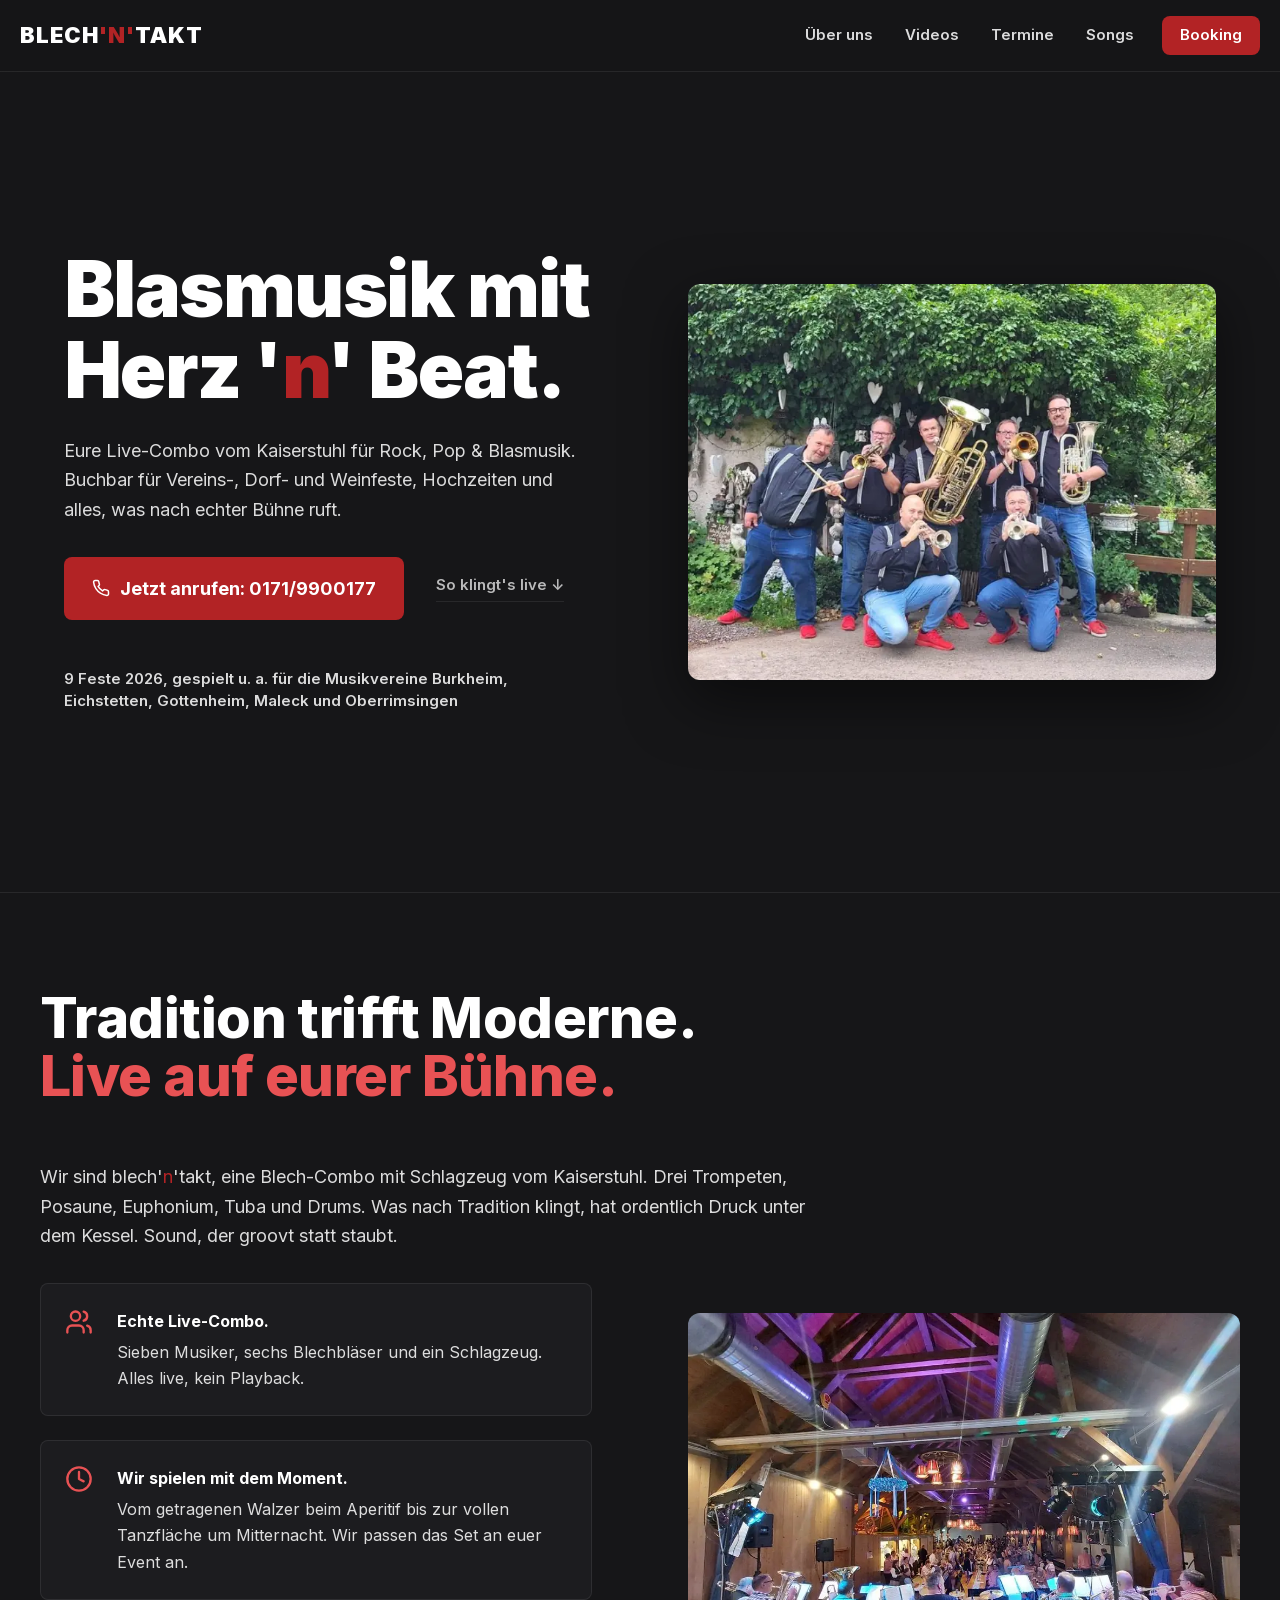
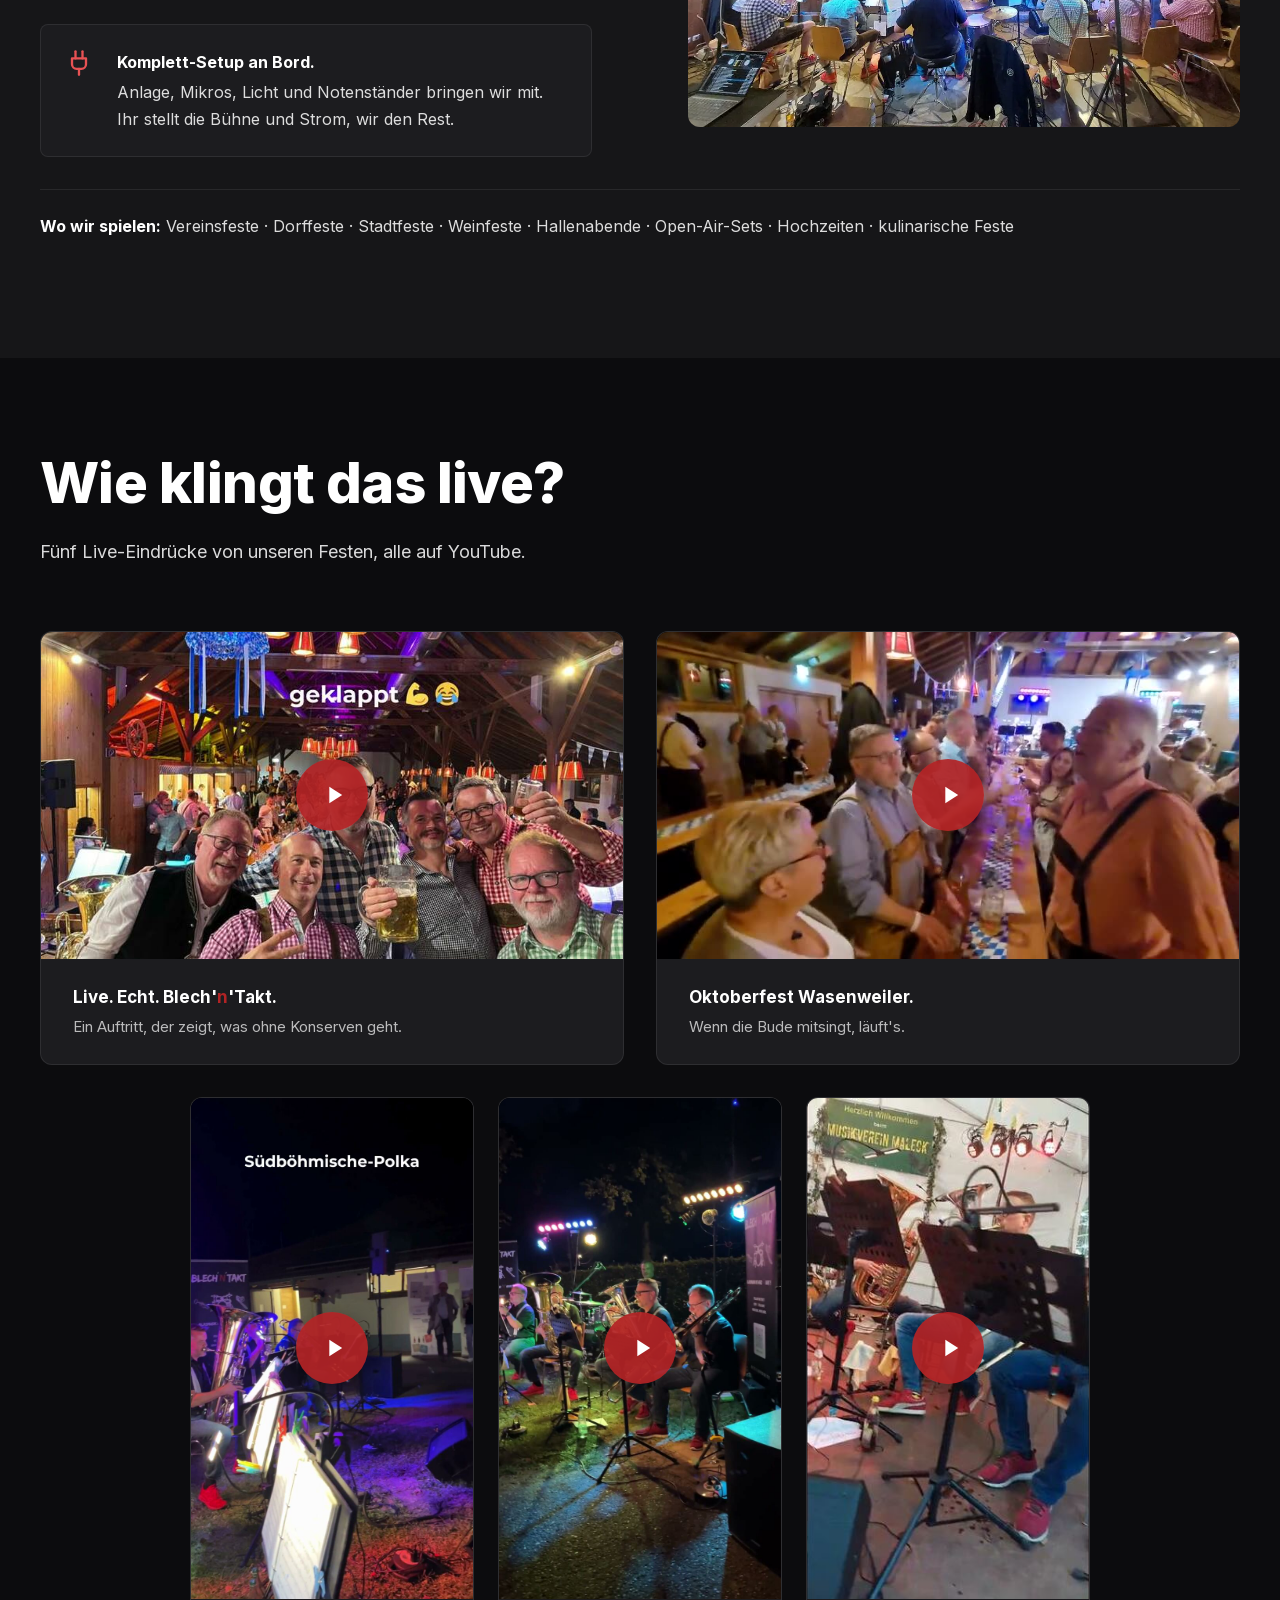
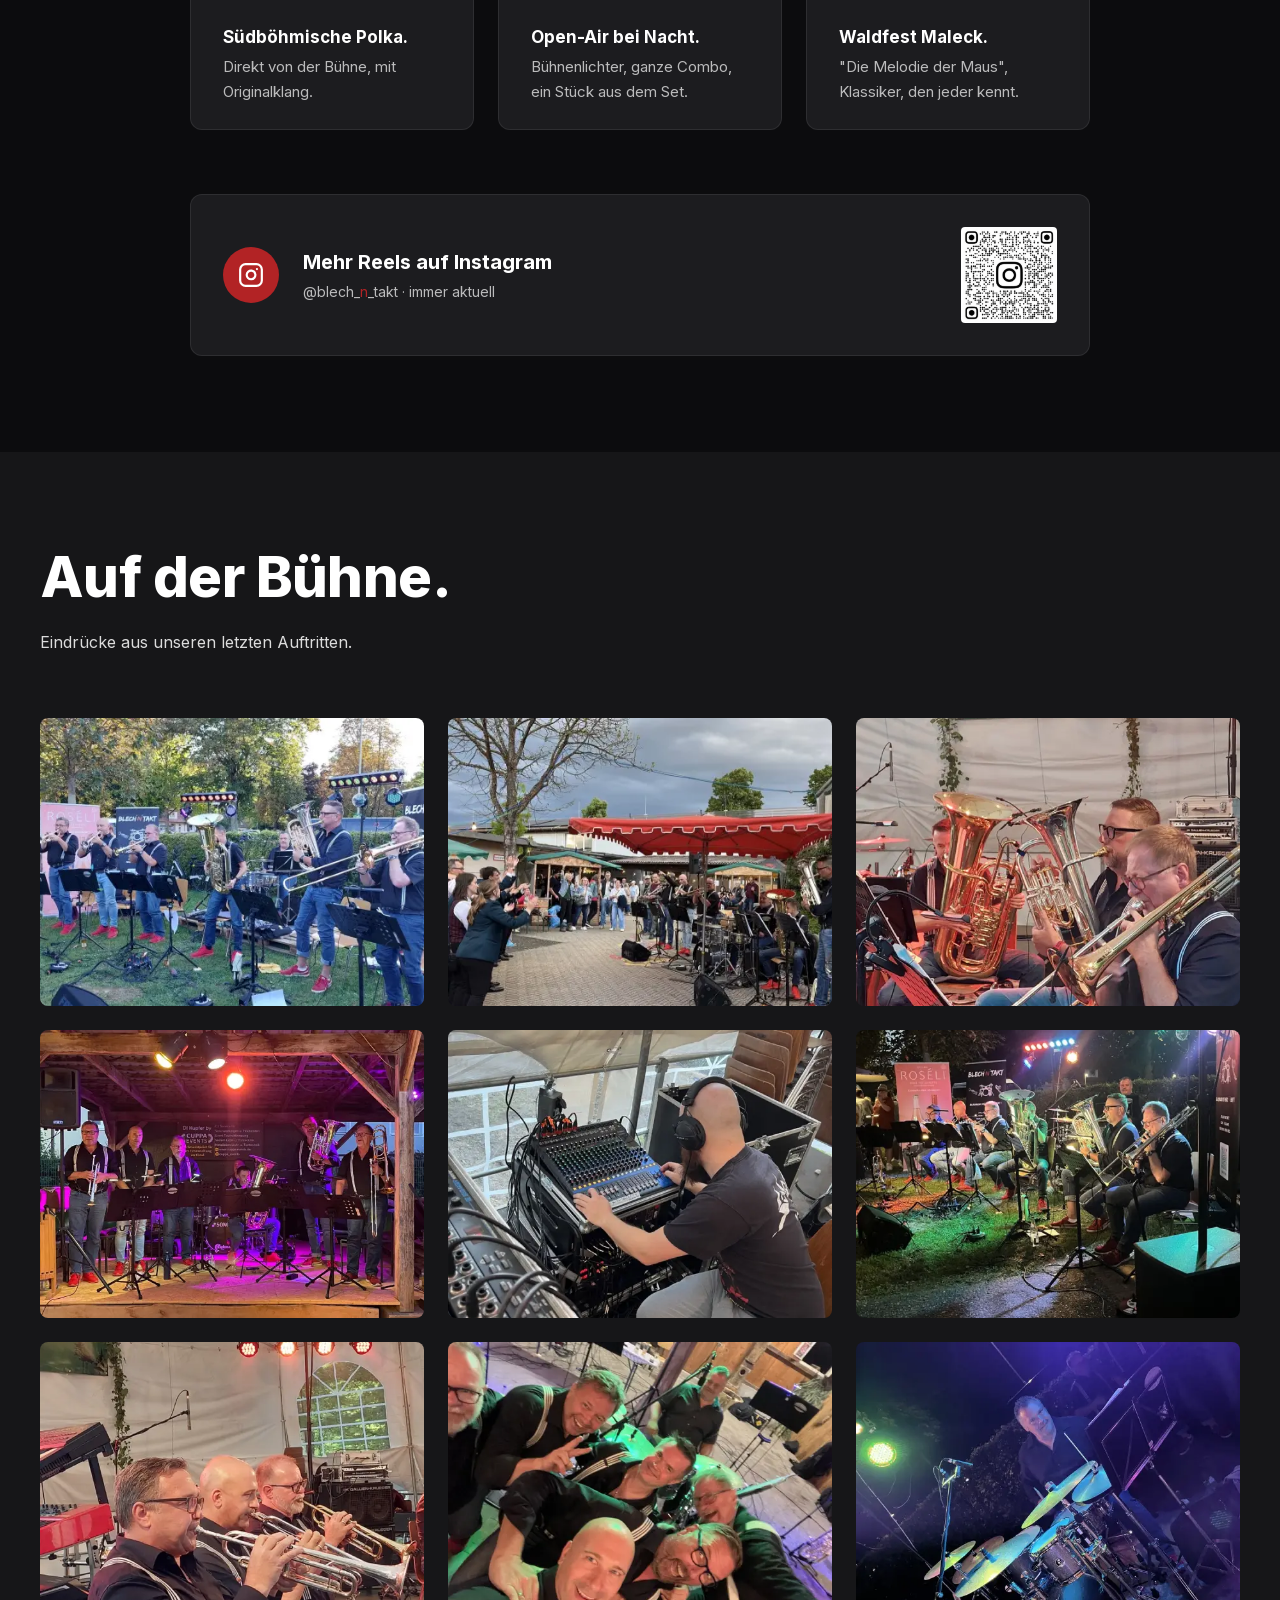
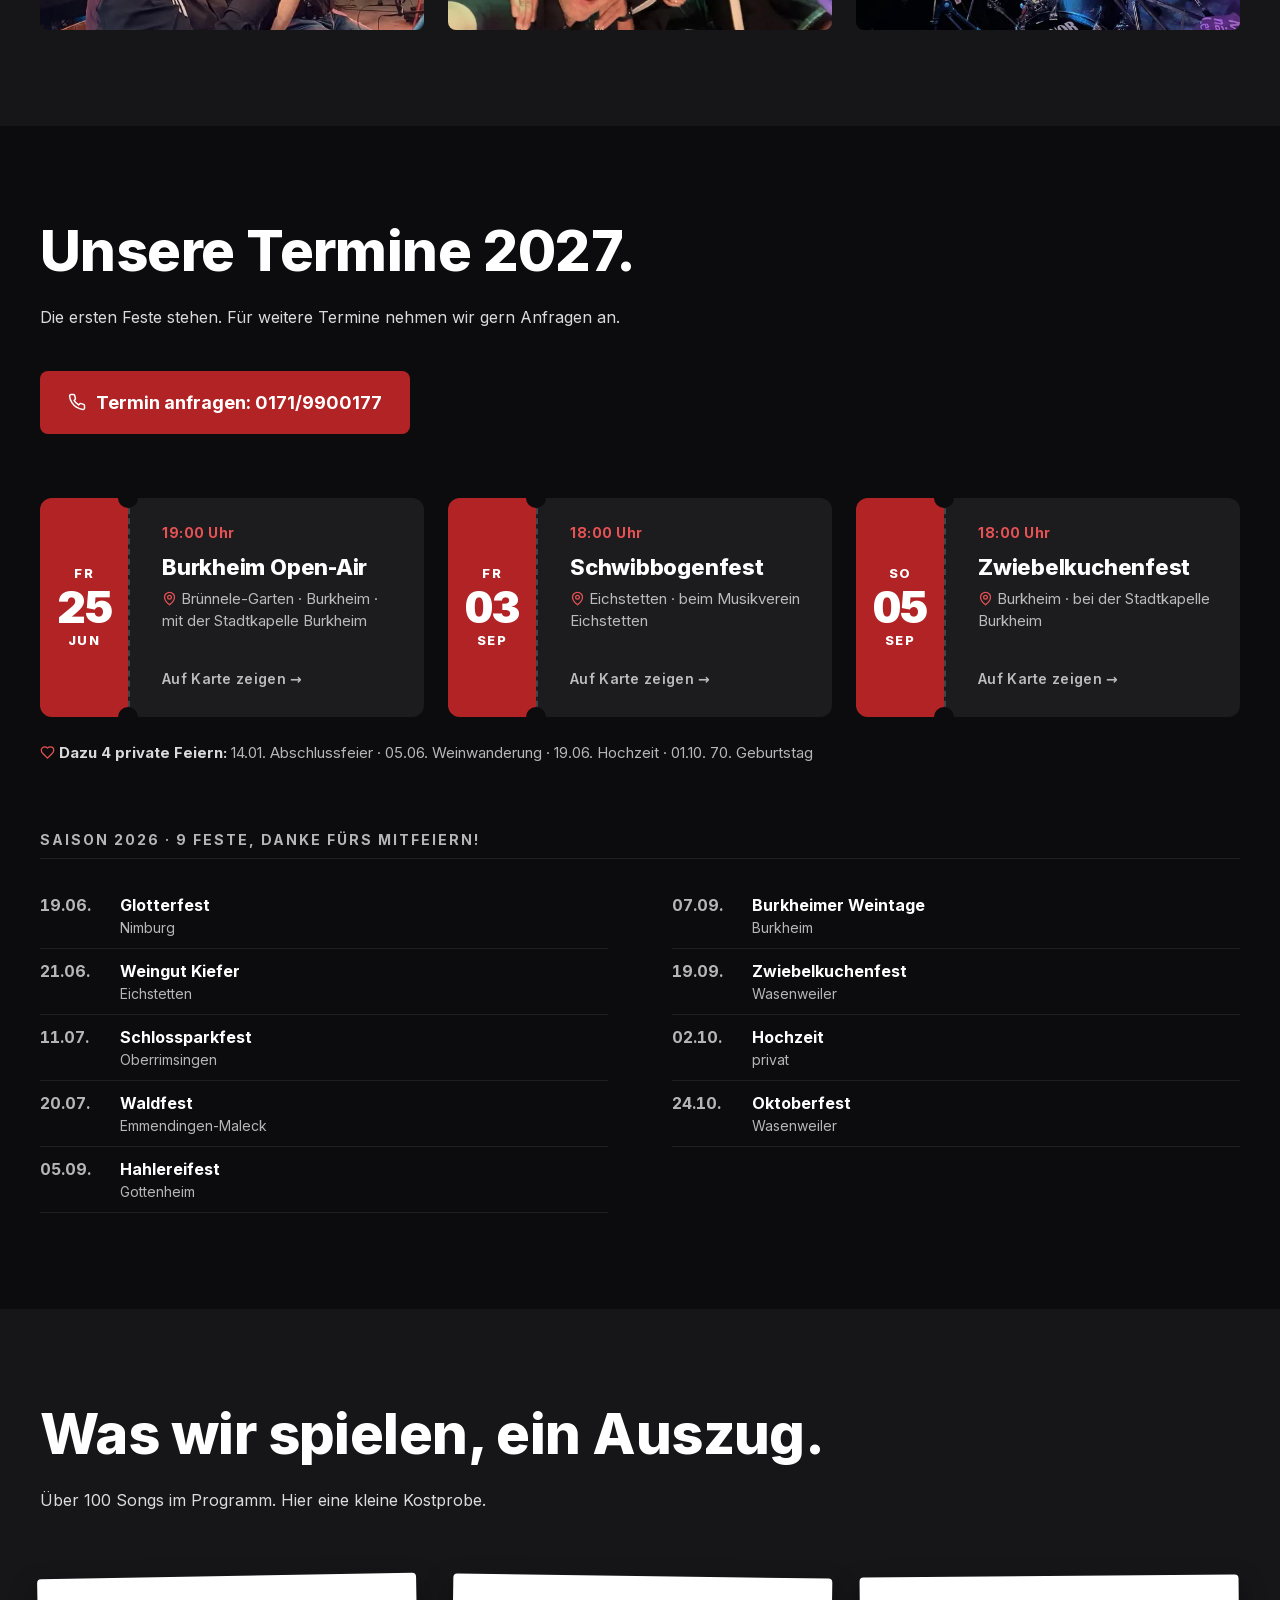
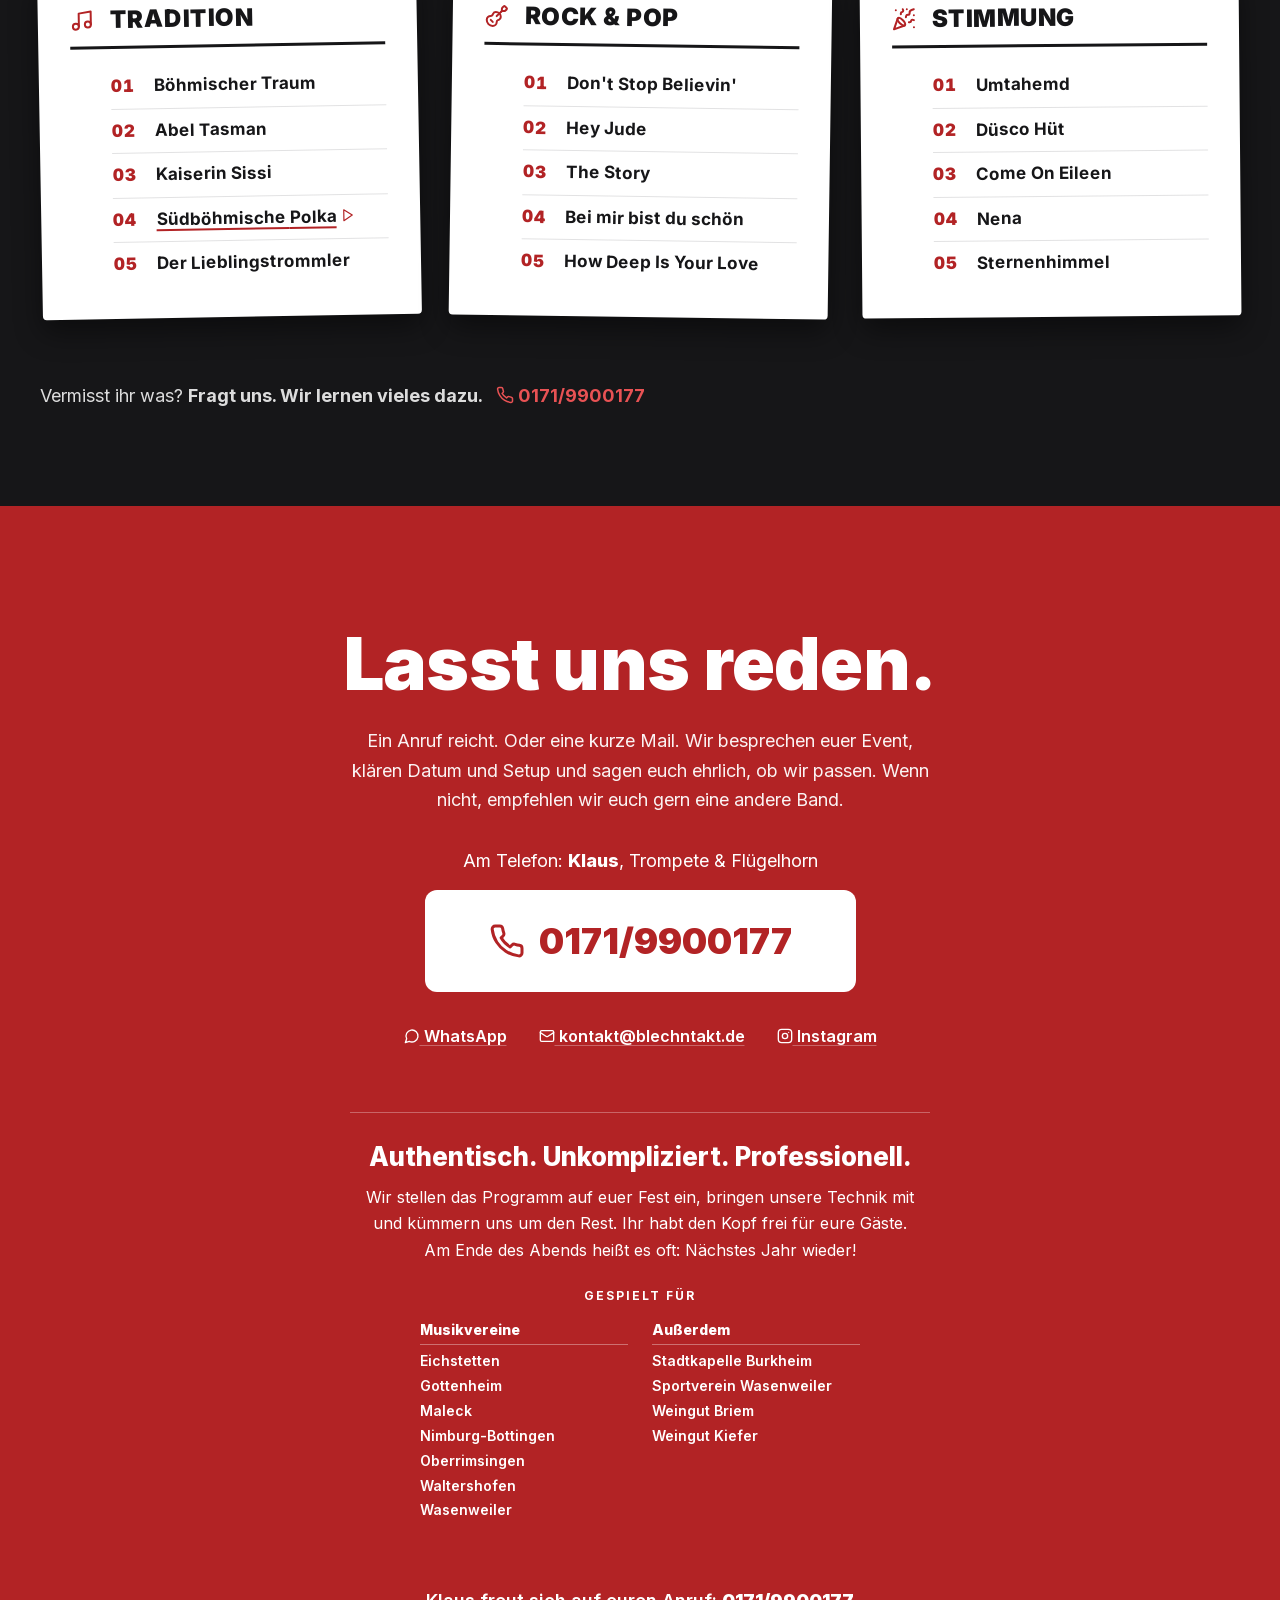
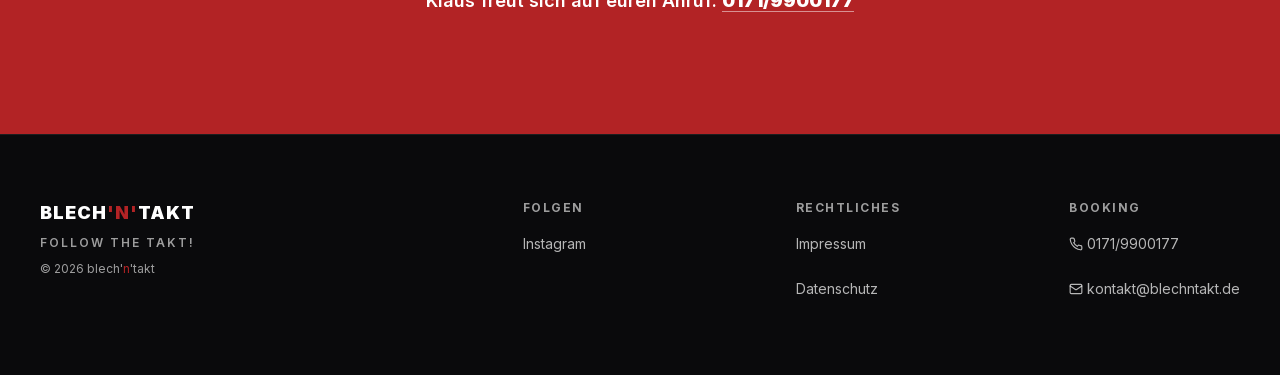
==== index.html @ c23826fd "Polish: Setlist ohne Überlauf auf Tablet/320 px, Polka-Icon klebt am Wort, Logo-Tippfläche 44 px Co-" ====
<!DOCTYPE html>
<html lang="de">
<head>
  <meta charset="UTF-8">
  <meta name="viewport" content="width=device-width, initial-scale=1">
  <title>blech'n'takt · Live-Combo vom Kaiserstuhl · Booking 0171/9900177</title>
  <meta name="description" content="Blech-Combo mit Schlagzeug vom Kaiserstuhl. Rock, Pop & Blasmusik. Sound, der groovt statt staubt. Buchbar für Vereinsfeste, Hochzeiten und Open-Airs. Anrufen: 0171/9900177">
  <meta name="theme-color" content="#161618">
  <link rel="canonical" href="https://blechntakt.de/">

  <!-- Favicons -->
  <link rel="icon" href="assets/icons/favicon.svg" type="image/svg+xml">
  <link rel="icon" href="assets/icons/favicon-32.png" sizes="32x32" type="image/png">
  <link rel="icon" href="assets/icons/favicon-16.png" sizes="16x16" type="image/png">
  <link rel="apple-touch-icon" href="assets/icons/apple-touch-icon.png">

  <!-- Open Graph (Facebook, WhatsApp, LinkedIn, etc.) -->
  <meta property="og:type" content="website">
  <meta property="og:site_name" content="blech'n'takt">
  <meta property="og:title" content="blech'n'takt · Live-Combo vom Kaiserstuhl">
  <meta property="og:description" content="Sound, der groovt statt staubt. Blech-Combo mit Schlagzeug vom Kaiserstuhl. Rock, Pop & Blasmusik. Buchbar für Vereins-, Dorf- und Weinfeste, Hochzeiten und Open-Air-Sets. Booking: 0171/9900177">
  <meta property="og:image" content="https://blechntakt.de/assets/icons/og-image.jpg">
  <meta property="og:image:width" content="1200">
  <meta property="og:image:height" content="630">
  <meta property="og:image:alt" content="Die sieben Musiker der Combo blech'n'takt mit Trompeten, Posaune, Tuba und Schlagzeug-Sticks vor grüner Hecke.">
  <meta property="og:locale" content="de_DE">

  <!-- Twitter / X Card -->
  <meta name="twitter:card" content="summary_large_image">
  <meta name="twitter:title" content="blech'n'takt · Live-Combo vom Kaiserstuhl">
  <meta name="twitter:description" content="Sound, der groovt statt staubt. Rock, Pop & Blasmusik vom Kaiserstuhl. Booking: 0171/9900177">
  <meta name="twitter:image" content="https://blechntakt.de/assets/icons/og-image.jpg">

  <!-- Structured data (schema.org) — Band + kommende öffentliche Auftritte (vergangene entfernen) -->
  <script type="application/ld+json">
  {
    "@context": "https://schema.org",
    "@graph": [
      {
        "@type": "MusicGroup",
        "@id": "https://blechntakt.de/#band",
        "name": "blech'n'takt",
        "alternateName": "Blech N Takt",
        "url": "https://blechntakt.de/",
        "description": "Live-Blech-Combo mit Schlagzeug vom Kaiserstuhl. Drei Trompeten, Posaune, Euphonium, Tuba und Drums. Rock, Pop und Blasmusik. Buchbar für Vereins-, Dorf- und Weinfeste, Hochzeiten und Open-Air-Sets.",
        "image": "https://blechntakt.de/assets/icons/og-image.jpg",
        "logo": "https://blechntakt.de/assets/icons/og-image.jpg",
        "genre": [
          "Blasmusik",
          "Brass",
          "Rock",
          "Pop"
        ],
        "telephone": "+49-171-9900177",
        "email": "kontakt@blechntakt.de",
        "areaServed": [
          {
            "@type": "Place",
            "name": "Kaiserstuhl"
          },
          {
            "@type": "Place",
            "name": "Breisgau"
          },
          {
            "@type": "Place",
            "name": "Südbaden"
          }
        ],
        "sameAs": [
          "https://www.instagram.com/blech_n_takt/"
        ]
      },
      {
        "@type": "Event",
        "name": "blech'n'takt live: Burkheim Open-Air",
        "startDate": "2027-06-25T19:00:00+02:00",
        "eventStatus": "https://schema.org/EventScheduled",
        "eventAttendanceMode": "https://schema.org/OfflineEventAttendanceMode",
        "location": {
          "@type": "Place",
          "name": "Brünnele-Garten Burkheim",
          "address": {
            "@type": "PostalAddress",
            "addressLocality": "Vogtsburg-Burkheim",
            "postalCode": "79235",
            "addressRegion": "Baden-Württemberg",
            "addressCountry": "DE"
          }
        },
        "performer": {
          "@id": "https://blechntakt.de/#band"
        },
        "organizer": {
          "@type": "Organization",
          "name": "Stadtkapelle Burkheim"
        },
        "image": "https://blechntakt.de/assets/icons/og-image.jpg",
        "description": "blech'n'takt live beim Open-Air im Brünnele-Garten in Burkheim, zusammen mit der Stadtkapelle Burkheim."
      },
      {
        "@type": "Event",
        "name": "blech'n'takt live: Schwibbogenfest Eichstetten",
        "startDate": "2027-09-03T18:00:00+02:00",
        "eventStatus": "https://schema.org/EventScheduled",
        "eventAttendanceMode": "https://schema.org/OfflineEventAttendanceMode",
        "location": {
          "@type": "Place",
          "name": "Schwibbogenfest Eichstetten",
          "address": {
            "@type": "PostalAddress",
            "addressLocality": "Eichstetten am Kaiserstuhl",
            "postalCode": "79356",
            "addressRegion": "Baden-Württemberg",
            "addressCountry": "DE"
          }
        },
        "performer": {
          "@id": "https://blechntakt.de/#band"
        },
        "organizer": {
          "@type": "Organization",
          "name": "Musikverein Eichstetten"
        },
        "image": "https://blechntakt.de/assets/icons/og-image.jpg",
        "description": "blech'n'takt live beim Schwibbogenfest des Musikvereins Eichstetten."
      },
      {
        "@type": "Event",
        "name": "blech'n'takt live: Zwiebelkuchenfest Burkheim",
        "startDate": "2027-09-05T18:00:00+02:00",
        "eventStatus": "https://schema.org/EventScheduled",
        "eventAttendanceMode": "https://schema.org/OfflineEventAttendanceMode",
        "location": {
          "@type": "Place",
          "name": "Zwiebelkuchenfest Burkheim",
          "address": {
            "@type": "PostalAddress",
            "addressLocality": "Vogtsburg-Burkheim",
            "postalCode": "79235",
            "addressRegion": "Baden-Württemberg",
            "addressCountry": "DE"
          }
        },
        "performer": {
          "@id": "https://blechntakt.de/#band"
        },
        "organizer": {
          "@type": "Organization",
          "name": "Stadtkapelle Burkheim"
        },
        "image": "https://blechntakt.de/assets/icons/og-image.jpg",
        "description": "blech'n'takt live beim Zwiebelkuchenfest der Stadtkapelle Burkheim am Kaiserstuhl."
      }
    ]
  }
  </script>

  <link rel="preload" as="image" type="image/webp"
        imagesrcset="assets/photos/hero-promo-mobile.webp 720w, assets/photos/hero-promo.webp 1100w"
        imagesizes="(max-width: 720px) 100vw, 50vw">
  <link rel="stylesheet" href="styles.css?v=2026-10-27n">

  <!-- Always open the page at the top, ignore browser scroll restoration -->
  <script>history.scrollRestoration = 'manual';</script>
</head>
<body>
<!-- Icon sprite: outline icons, colour via currentColor (based on Lucide, ISC license; trumpet custom) -->
<svg width="0" height="0" style="position:absolute" aria-hidden="true">
  <symbol id="i-phone" viewBox="0 0 24 24"><path d="M22 16.92v3a2 2 0 0 1-2.18 2 19.79 19.79 0 0 1-8.63-3.07 19.5 19.5 0 0 1-6-6 19.79 19.79 0 0 1-3.07-8.67A2 2 0 0 1 4.11 2h3a2 2 0 0 1 2 1.72 12.84 12.84 0 0 0 .7 2.81 2 2 0 0 1-.45 2.11L8.09 9.91a16 16 0 0 0 6 6l1.27-1.27a2 2 0 0 1 2.11-.45 12.84 12.84 0 0 0 2.81.7A2 2 0 0 1 22 16.92z"/></symbol>
  <symbol id="i-mail" viewBox="0 0 24 24"><rect width="20" height="16" x="2" y="4" rx="2"/><path d="m22 7-8.97 5.7a1.94 1.94 0 0 1-2.06 0L2 7"/></symbol>
  <symbol id="i-insta" viewBox="0 0 24 24"><rect width="20" height="20" x="2" y="2" rx="5"/><circle cx="12" cy="12" r="4"/><path d="M17.5 6.5h.01"/></symbol>
  <symbol id="i-pin" viewBox="0 0 24 24"><path d="M20 10c0 6-8 12-8 12s-8-6-8-12a8 8 0 0 1 16 0Z"/><circle cx="12" cy="10" r="3"/></symbol>
  <symbol id="i-heart" viewBox="0 0 24 24"><path d="M19 14c1.49-1.46 3-3.21 3-5.5A5.5 5.5 0 0 0 16.5 3c-1.76 0-3 .5-4.5 2-1.5-1.5-2.74-2-4.5-2A5.5 5.5 0 0 0 2 8.5c0 2.3 1.5 4.05 3 5.5l7 7Z"/></symbol>
  <symbol id="i-clock" viewBox="0 0 24 24"><circle cx="12" cy="12" r="10"/><path d="M12 6v6l4 2"/></symbol>
  <symbol id="i-chat" viewBox="0 0 24 24"><path d="M7.9 20A9 9 0 1 0 4 16.1L2 22Z"/></symbol>
  <symbol id="i-users" viewBox="0 0 24 24"><path d="M16 21v-2a4 4 0 0 0-4-4H6a4 4 0 0 0-4 4v2"/><circle cx="9" cy="7" r="4"/><path d="M22 21v-2a4 4 0 0 0-3-3.87"/><path d="M16 3.13a4 4 0 0 1 0 7.75"/></symbol>
  <symbol id="i-music" viewBox="0 0 24 24"><path d="M9 18V5l12-2v13"/><circle cx="6" cy="18" r="3"/><circle cx="18" cy="16" r="3"/></symbol>
  <symbol id="i-plug" viewBox="0 0 24 24"><path d="M12 22v-5"/><path d="M9 8V2"/><path d="M15 8V2"/><path d="M18 8v5a4 4 0 0 1-4 4h-4a4 4 0 0 1-4-4V8Z"/></symbol>
  <symbol id="i-guitar" viewBox="0 0 24 24"><path d="m11.9 12.1 4.514-4.514"/><path d="M20.1 2.3a1 1 0 0 0-1.4 0l-1.114 1.114A2 2 0 0 0 17 4.828v1.344a2 2 0 0 1-.586 1.414A2 2 0 0 1 17.828 7h1.344a2 2 0 0 0 1.414-.586L21.7 5.3a1 1 0 0 0 0-1.4z"/><path d="m6 16 2 2"/><path d="M8.2 9.9C8.7 8.8 9.8 8 11 8c2.8 0 5 2.2 5 5 0 1.2-.8 2.3-1.9 2.8l-.9.4A2 2 0 0 0 12 18a4 4 0 0 1-4 4c-3.3 0-6-2.7-6-6a4 4 0 0 1 4-4 2 2 0 0 0 1.8-1.2z"/></symbol>
  <symbol id="i-play" viewBox="0 0 24 24"><path d="M6 3l14 9-14 9Z"/></symbol>
  <symbol id="i-party" viewBox="0 0 24 24"><path d="M5.8 11.3 2 22l10.7-3.79"/><path d="M4 3h.01M22 8h.01M15 2h.01M22 20h.01"/><path d="m22 2-2.24.75a2.9 2.9 0 0 0-1.96 3.12c.1.86-.57 1.63-1.45 1.63h-.38c-.86 0-1.6.6-1.76 1.44L14 10"/><path d="m22 13-.82-.33c-.86-.34-1.82.2-1.98 1.11-.11.7-.72 1.22-1.43 1.22H17"/><path d="m11 2 .33.82c.34.86-.2 1.82-1.11 1.98C9.52 4.9 9 5.52 9 6.23V7"/><path d="M11 13c1.93 1.93 2.83 4.17 2 5-.83.83-3.07-.07-5-2-1.93-1.93-2.83-4.17-2-5 .83-.83 3.07.07 5 2Z"/></symbol>
</svg>

<a class="skip-link" href="#main">Zum Inhalt springen</a>

<header class="site-header">
  <a href="#top" class="site-header__logo" aria-label="blech'n'takt, zur Startseite">
    <span class="logo-text">BLECH<span class="red-n">'N'</span>TAKT</span>
  </a>
  <nav class="site-header__nav" aria-label="Sektionen">
    <a href="#about">Über uns</a>
    <a href="#videos">Videos</a>
    <a href="#termine">Termine</a>
    <a href="#repertoire">Songs</a>
    <a href="#booking" class="site-header__nav-cta">Booking</a>
  </nav>
</header>

<main id="main">

  <!-- ===== HERO ===== -->
  <section class="hero" id="top" aria-labelledby="hero-title">
    <div class="hero__content">
      <h1 id="hero-title" class="hero__title">
        Blasmusik mit Herz '<span class="red-n">n</span>' Beat.
      </h1>
      <p class="hero__subtitle">
        Eure Live-Combo vom Kaiserstuhl für Rock, Pop &amp; Blasmusik. Buchbar für
        Vereins-, Dorf- und Weinfeste, Hochzeiten und alles, was nach echter Bühne ruft.
      </p>
      <div class="hero__cta-group">
        <a href="tel:+491719900177"
           class="btn btn--primary"
           aria-label="Jetzt anrufen für Booking-Anfrage, Telefonnummer 0171 9900177">
          <svg class="icon" aria-hidden="true"><use href="#i-phone"/></svg> Jetzt anrufen: 0171/9900177
        </a>
        <a href="#videos" class="hero__secondary-link">So klingt's live ↓</a>
      </div>
      <p class="hero__microtrust">
        9 Feste 2026, gespielt u.&nbsp;a. für die Musikvereine Burkheim, Eichstetten, Gottenheim, Maleck und Oberrimsingen
      </p>
    </div>
    <figure class="hero__media">
      <picture>
        <source type="image/webp"
                srcset="assets/photos/hero-promo-mobile.webp 720w, assets/photos/hero-promo.webp 1100w"
                sizes="(max-width: 720px) 100vw, 50vw">
        <source type="image/jpeg"
                srcset="assets/photos/hero-promo-mobile.jpg 800w, assets/photos/hero-promo.jpg 1400w"
                sizes="(max-width: 720px) 100vw, 50vw">
        <img src="assets/photos/hero-promo.jpg"
             alt="Die sieben Musiker der Combo blech'n'takt mit Trompeten, Posaune, Tuba, Euphonium und Schlagzeug-Sticks vor grüner Hecke. Schwarzer Look mit Hosenträgern und roten Schuhen."
             width="1400" height="1050"
             loading="eager" fetchpriority="high">
      </picture>
    </figure>
  </section>

  <!-- ===== ABOUT ===== -->
  <section class="about" id="about" aria-labelledby="about-title">
    <div class="about__container">
      <h2 id="about-title" class="section-title">
        Tradition trifft Moderne. <br>
        <span class="accent">Live auf eurer Bühne.</span>
      </h2>
      <p class="about__lead">
        Wir sind blech'<span class="red-n">n</span>'takt, eine Blech-Combo mit Schlagzeug vom Kaiserstuhl.
        Drei Trompeten, Posaune, Euphonium, Tuba und Drums. Was nach Tradition klingt,
        hat ordentlich Druck unter dem Kessel. Sound, der groovt statt staubt.
      </p>
      <div class="about__body">
        <ul class="about__points" role="list">
          <li>
            <svg class="icon about__icon" aria-hidden="true"><use href="#i-users"/></svg>
            <div>
              <strong>Echte Live-Combo.</strong>
              Sieben Musiker, sechs Blechbläser und ein Schlagzeug. Alles live, kein Playback.
            </div>
          </li>
          <li>
            <svg class="icon about__icon" aria-hidden="true"><use href="#i-clock"/></svg>
            <div>
              <strong>Wir spielen mit dem Moment.</strong>
              Vom getragenen Walzer beim Aperitif bis zur vollen Tanzfläche um Mitternacht.
              Wir passen das Set an euer Event an.
            </div>
          </li>
          <li>
            <svg class="icon about__icon" aria-hidden="true"><use href="#i-plug"/></svg>
            <div>
              <strong>Komplett-Setup an Bord.</strong>
              Anlage, Mikros, Licht und Notenständer bringen wir mit. Ihr stellt die Bühne und Strom, wir den Rest.
            </div>
          </li>
        </ul>
        <figure class="about__media">
          <picture>
            <source type="image/webp" srcset="assets/photos/about-stage.webp">
            <img src="assets/photos/about-stage.jpg"
                 alt="blech'n'takt live in einer Festhalle: Combo auf der Bühne, davor das tanzende Publikum unter pinkem Bühnenlicht."
                 width="1024" height="768" loading="lazy">
          </picture>
        </figure>
      </div>
      <p class="about__events">
        <strong>Wo wir spielen:</strong>
        Vereinsfeste · Dorffeste · Stadtfeste · Weinfeste · Hallenabende · Open-Air-Sets · Hochzeiten · kulinarische Feste
      </p>
    </div>
  </section>

  <!-- ===== VIDEOS ===== -->
  <section class="videos" id="videos" aria-labelledby="videos-title">
    <div class="videos__container">
      <h2 id="videos-title" class="section-title">Wie klingt das live?</h2>
      <p class="videos__subtitle">
        Fünf Live-Eindrücke von unseren Festen, alle auf YouTube.
      </p>

      <div class="videos__grid videos__grid--landscape">
        <figure class="video-card">
          <div class="video-card__embed">
            <a class="video-card__poster" href="https://youtu.be/EqtS4aF9mco"
               target="_blank" rel="noopener"
               aria-label="Video auf YouTube ansehen: Live. Echt. Blech'n'Takt.">
              <img src="assets/videos/live-echt-poster.jpg?v=2026-10-27" alt="" loading="lazy">
              <span class="video-card__play" aria-hidden="true">
                <svg width="28" height="28" viewBox="0 0 24 24" fill="currentColor"><path d="M8 5v14l11-7z"/></svg>
              </span>
            </a>
          </div>
          <figcaption class="video-card__caption">
            <strong>Live. Echt. Blech'<span class="red-n">n</span>'Takt.</strong>
            Ein Auftritt, der zeigt, was ohne Konserven geht.
          </figcaption>
        </figure>

        <figure class="video-card">
          <div class="video-card__embed">
            <a class="video-card__poster" href="https://youtu.be/L-jSIFcngzg"
               target="_blank" rel="noopener"
               aria-label="Video auf YouTube ansehen: Oktoberfest Wasenweiler">
              <img src="assets/videos/wasen-poster.jpg" alt="" loading="lazy">
              <span class="video-card__play" aria-hidden="true">
                <svg width="28" height="28" viewBox="0 0 24 24" fill="currentColor"><path d="M8 5v14l11-7z"/></svg>
              </span>
            </a>
          </div>
          <figcaption class="video-card__caption">
            <strong>Oktoberfest Wasenweiler.</strong>
            Wenn die Bude mitsingt, läuft's.
          </figcaption>
        </figure>
      </div>

      <div class="videos__grid videos__grid--portrait">
        <figure class="video-card video-card--portrait">
          <div class="video-card__embed">
            <a class="video-card__poster" href="https://youtube.com/shorts/HAn1wl49QCs"
               target="_blank" rel="noopener"
               aria-label="Video auf YouTube ansehen: Südböhmische Polka">
              <img src="assets/videos/polka-poster.jpg" alt="" loading="lazy">
              <span class="video-card__play" aria-hidden="true">
                <svg width="28" height="28" viewBox="0 0 24 24" fill="currentColor"><path d="M8 5v14l11-7z"/></svg>
              </span>
            </a>
          </div>
          <figcaption class="video-card__caption">
            <strong>Südböhmische Polka.</strong>
            Direkt von der Bühne, mit Originalklang.
          </figcaption>
        </figure>

        <figure class="video-card video-card--portrait">
          <div class="video-card__embed">
            <a class="video-card__poster" href="https://youtube.com/shorts/DJIiuMZNqpE"
               target="_blank" rel="noopener"
               aria-label="Video auf YouTube ansehen: Open-Air-Auftritt bei Nacht">
              <img src="assets/videos/auftritt-3-poster.jpg" alt="" loading="lazy">
              <span class="video-card__play" aria-hidden="true">
                <svg width="28" height="28" viewBox="0 0 24 24" fill="currentColor"><path d="M8 5v14l11-7z"/></svg>
              </span>
            </a>
          </div>
          <figcaption class="video-card__caption">
            <strong>Open-Air bei Nacht.</strong>
            Bühnenlichter, ganze Combo, ein Stück aus dem Set.
          </figcaption>
        </figure>

        <figure class="video-card video-card--portrait">
          <div class="video-card__embed">
            <a class="video-card__poster" href="https://youtube.com/shorts/EoaLid6r-DI"
               target="_blank" rel="noopener"
               aria-label="Video auf YouTube ansehen: Waldfest Maleck">
              <img src="assets/videos/short-3-poster.jpg" alt="" loading="lazy">
              <span class="video-card__play" aria-hidden="true">
                <svg width="28" height="28" viewBox="0 0 24 24" fill="currentColor"><path d="M8 5v14l11-7z"/></svg>
              </span>
            </a>
          </div>
          <figcaption class="video-card__caption">
            <strong>Waldfest Maleck.</strong>
            "Die Melodie der Maus", Klassiker, den jeder kennt.
          </figcaption>
        </figure>
      </div>

      <a class="videos__cta" href="https://www.instagram.com/blech_n_takt/reels/"
         rel="noopener" target="_blank">
        <span class="videos__cta-icon" aria-hidden="true">
          <svg width="26" height="26" viewBox="0 0 24 24" fill="none" stroke="currentColor" stroke-width="2" stroke-linecap="round" stroke-linejoin="round">
            <rect x="2" y="2" width="20" height="20" rx="5" ry="5"/>
            <path d="M16 11.37A4 4 0 1 1 12.63 8 4 4 0 0 1 16 11.37z"/>
            <line x1="17.5" y1="6.5" x2="17.51" y2="6.5"/>
          </svg>
        </span>
        <span class="videos__cta-text">
          <strong>Mehr Reels auf Instagram</strong>
          <span class="videos__cta-handle">@blech_<span class="red-n">n</span>_takt · immer aktuell</span>
        </span>
        <img class="videos__cta-qr" src="assets/icons/insta-qr.png"
             alt="Instagram QR-Code @blech_n_takt" width="171" height="171" loading="lazy">
      </a>
    </div>
  </section>

  <!-- ===== GALLERY ===== -->
  <section class="gallery" id="galerie" aria-labelledby="gallery-title">
    <div class="gallery__container">
      <h2 id="gallery-title" class="section-title">Auf der Bühne.</h2>
      <p class="gallery__subtitle">Eindrücke aus unseren letzten Auftritten.</p>
      <ul class="gallery__grid" role="list">
        <li><figure class="gallery__item">
          <picture>
            <source type="image/webp" sizes="(min-width: 1100px) 290px, (min-width: 720px) 33vw, 50vw"
                    srcset="assets/photos/gallery-07-600.webp 600w, assets/photos/gallery-07-1200.webp 1200w">
            <img src="assets/photos/gallery-07.jpg"
                 alt="Open-Air-Auftritt im Park: die ganze Combo mit Trompeten, Posaune, Tuba unter dem BLECH'N'TAKT-Banner."
                 width="1200" height="675" loading="lazy">
          </picture>
        </figure></li>
        <li><figure class="gallery__item">
          <picture>
            <source type="image/webp" sizes="(min-width: 1100px) 290px, (min-width: 720px) 33vw, 50vw"
                    srcset="assets/photos/gallery-02-600.webp 600w, assets/photos/gallery-02-1200.webp 1200w">
            <img src="assets/photos/gallery-02.jpg"
                 alt="blech'n'takt im Pavillon, das Publikum jubelt und applaudiert während des Auftritts."
                 width="1200" height="900" loading="lazy">
          </picture>
        </figure></li>
        <li><figure class="gallery__item">
          <picture>
            <source type="image/webp" sizes="(min-width: 1100px) 290px, (min-width: 720px) 33vw, 50vw"
                    srcset="assets/photos/gallery-08-600.webp 600w, assets/photos/gallery-08-900.webp 900w">
            <img src="assets/photos/gallery-08.jpg"
                 alt="Detail-Aufnahme von Tuba, Euphonium und Posaune in goldenem Bühnenlicht beim Musikverein Maleck."
                 width="900" height="1200" loading="lazy">
          </picture>
        </figure></li>
        <li><figure class="gallery__item">
          <picture>
            <source type="image/webp" sizes="(min-width: 1100px) 290px, (min-width: 720px) 33vw, 50vw"
                    srcset="assets/photos/gallery-03-600.webp 600w, assets/photos/gallery-03-1200.webp 1200w">
            <img src="assets/photos/gallery-03.jpg"
                 alt="Die Combo auf einer Bühne unter Holzdach, pinkes und violettes Bühnenlicht, alle stehen mit Instrumenten."
                 width="1200" height="900" loading="lazy">
          </picture>
        </figure></li>
        <li><figure class="gallery__item">
          <picture>
            <source type="image/webp" sizes="(min-width: 1100px) 290px, (min-width: 720px) 33vw, 50vw"
                    srcset="assets/photos/gallery-11-600.webp 600w, assets/photos/gallery-11-900.webp 900w">
            <img src="assets/photos/gallery-11.jpg"
                 alt="Unser Tontechniker am Mischpult mit Kopfhörern, konzentriert beim Mischen während eines Open-Air-Auftritts."
                 width="900" height="1200" loading="lazy">
          </picture>
        </figure></li>
        <li><figure class="gallery__item">
          <picture>
            <source type="image/webp" sizes="(min-width: 1100px) 290px, (min-width: 720px) 33vw, 50vw"
                    srcset="assets/photos/gallery-04-600.webp 600w, assets/photos/gallery-04-900.webp 900w">
            <img src="assets/photos/gallery-04.jpg"
                 alt="Open-Air-Auftritt vor Roséli-Banner, Posaune im Vordergrund, rote Schuhe deutlich sichtbar."
                 width="1200" height="1600" loading="lazy">
          </picture>
        </figure></li>
        <li><figure class="gallery__item">
          <picture>
            <source type="image/webp" sizes="(min-width: 1100px) 290px, (min-width: 720px) 33vw, 50vw"
                    srcset="assets/photos/gallery-10-600.webp 600w, assets/photos/gallery-10-900.webp 900w">
            <img src="assets/photos/gallery-10.jpg"
                 alt="Drei Trompeter sitzen nebeneinander beim Auftritt im Festzelt, schwarzer Look mit Hosenträgern."
                 width="900" height="1200" loading="lazy">
          </picture>
        </figure></li>
        <li><figure class="gallery__item">
          <picture>
            <source type="image/webp" sizes="(min-width: 1100px) 290px, (min-width: 720px) 33vw, 50vw"
                    srcset="assets/photos/gallery-05-600.webp 600w, assets/photos/gallery-05-1200.webp 1200w">
            <img src="assets/photos/gallery-05.jpg"
                 alt="Selfie der Combo nach einem Auftritt, alle lachen, grünes Bühnenlicht im Hintergrund."
                 width="1200" height="900" loading="lazy">
          </picture>
        </figure></li>
        <li><figure class="gallery__item">
          <picture>
            <source type="image/webp" sizes="(min-width: 1100px) 290px, (min-width: 720px) 33vw, 50vw"
                    srcset="assets/photos/gallery-06-600.webp 600w, assets/photos/gallery-06-1200.webp 1200w">
            <img src="assets/photos/gallery-06.jpg"
                 alt="Tobi am Schlagzeug während eines Auftritts, lila-blaues Bühnenlicht."
                 width="900" height="1200" loading="lazy">
          </picture>
        </figure></li>
      </ul>
    </div>
  </section>

  <!-- ===== TERMINE ===== -->
  <section class="gigs" id="termine" aria-labelledby="gigs-title">
    <div class="gigs__container">
      <!-- Upcoming dates as .gig-card (JS marks past ones as "gespielt");
           move finished seasons into the compact .gigs__past list below -->
      <h2 id="gigs-title" class="section-title">Unsere Termine 2027.</h2>
      <p class="gigs__subtitle">Die ersten Feste stehen. Für weitere Termine nehmen wir gern Anfragen an.</p>
      <a href="tel:+491719900177" class="btn btn--primary gigs__cta-btn"
         aria-label="Termin 2027 anfragen, Telefonnummer 0171 9900177">
        <svg class="icon" aria-hidden="true"><use href="#i-phone"/></svg> Termin anfragen: 0171/9900177
      </a>

      <ul class="gigs__list" role="list">
        <li>
          <div class="gig-card">
            <div class="gig-card__stub" aria-hidden="true">
              <span class="gig-card__wd">Fr</span>
              <span class="gig-card__dd">25</span>
              <span class="gig-card__mm">Jun</span>
            </div>
            <div class="gig-card__main">
              <div class="gig-card__date">
                <span class="gig-card__day">25.06.2027</span>
                <span class="gig-card__time">19:00 Uhr</span>
              </div>
              <h3 class="gig-card__title">Burkheim Open-Air</h3>
              <p class="gig-card__venue"><svg class="icon" aria-hidden="true"><use href="#i-pin"/></svg> Brünnele-Garten · Burkheim · mit der Stadtkapelle Burkheim</p>
              <a class="gig-card__map-hint" href="https://www.google.com/maps/search/?api=1&query=48.1011128,7.6001133"
                 rel="noopener" target="_blank"
                 aria-label="Burkheim Open-Air: Standort auf Karte öffnen (neuer Tab)">Auf Karte zeigen →</a>
            </div>
          </div>
        </li>
        <li>
          <div class="gig-card">
            <div class="gig-card__stub" aria-hidden="true">
              <span class="gig-card__wd">Fr</span>
              <span class="gig-card__dd">03</span>
              <span class="gig-card__mm">Sep</span>
            </div>
            <div class="gig-card__main">
              <div class="gig-card__date">
                <span class="gig-card__day">03.09.2027</span>
                <span class="gig-card__time">18:00 Uhr</span>
              </div>
              <h3 class="gig-card__title">Schwibbogenfest</h3>
              <p class="gig-card__venue"><svg class="icon" aria-hidden="true"><use href="#i-pin"/></svg> Eichstetten · beim Musikverein Eichstetten</p>
              <a class="gig-card__map-hint" href="https://www.google.com/maps/search/?api=1&query=48.0942893,7.7453734"
                 rel="noopener" target="_blank"
                 aria-label="Schwibbogenfest: Standort auf Karte öffnen (neuer Tab)">Auf Karte zeigen →</a>
            </div>
          </div>
        </li>
        <li>
          <div class="gig-card">
            <div class="gig-card__stub" aria-hidden="true">
              <span class="gig-card__wd">So</span>
              <span class="gig-card__dd">05</span>
              <span class="gig-card__mm">Sep</span>
            </div>
            <div class="gig-card__main">
              <div class="gig-card__date">
                <span class="gig-card__day">05.09.2027</span>
                <span class="gig-card__time">18:00 Uhr</span>
              </div>
              <h3 class="gig-card__title">Zwiebelkuchenfest</h3>
              <p class="gig-card__venue"><svg class="icon" aria-hidden="true"><use href="#i-pin"/></svg> Burkheim · bei der Stadtkapelle Burkheim</p>
              <a class="gig-card__map-hint" href="https://www.google.com/maps/search/?api=1&query=48.1013433,7.5982901"
                 rel="noopener" target="_blank"
                 aria-label="Zwiebelkuchenfest: Standort auf Karte öffnen (neuer Tab)">Auf Karte zeigen →</a>
            </div>
          </div>
        </li>
      </ul>
      <p class="gigs__private">
        <span class="gigs__private-label"><svg class="icon" aria-hidden="true"><use href="#i-heart"/></svg> Dazu 4 private Feiern:</span>
        14.01.&nbsp;Abschlussfeier&nbsp;· 05.06.&nbsp;Weinwanderung&nbsp;· 19.06.&nbsp;Hochzeit&nbsp;· 01.10.&nbsp;70.&nbsp;Geburtstag
      </p>

      <h3 class="gigs__month">Saison 2026 · 9 Feste, danke fürs Mitfeiern!</h3>
      <ul class="gigs__past" role="list">
        <li><span class="gigs__past-date">19.06.</span> <span class="gigs__past-name">Glotterfest</span> <span class="gigs__past-place">Nimburg</span></li>
        <li><span class="gigs__past-date">21.06.</span> <span class="gigs__past-name">Weingut Kiefer</span> <span class="gigs__past-place">Eichstetten</span></li>
        <li><span class="gigs__past-date">11.07.</span> <span class="gigs__past-name">Schlossparkfest</span> <span class="gigs__past-place">Oberrimsingen</span></li>
        <li><span class="gigs__past-date">20.07.</span> <span class="gigs__past-name">Waldfest</span> <span class="gigs__past-place">Emmendingen-Maleck</span></li>
        <li><span class="gigs__past-date">05.09.</span> <span class="gigs__past-name">Hahlereifest</span> <span class="gigs__past-place">Gottenheim</span></li>
        <li><span class="gigs__past-date">07.09.</span> <span class="gigs__past-name">Burkheimer Weintage</span> <span class="gigs__past-place">Burkheim</span></li>
        <li><span class="gigs__past-date">19.09.</span> <span class="gigs__past-name">Zwiebelkuchenfest</span> <span class="gigs__past-place">Wasenweiler</span></li>
        <li><span class="gigs__past-date">02.10.</span> <span class="gigs__past-name">Hochzeit</span> <span class="gigs__past-place">privat</span></li>
        <li><span class="gigs__past-date">24.10.</span> <span class="gigs__past-name">Oktoberfest</span> <span class="gigs__past-place">Wasenweiler</span></li>
      </ul>
    </div>
  </section>

  <!-- ===== REPERTOIRE ===== -->
  <section class="repertoire" id="repertoire" aria-labelledby="rep-title">
    <div class="repertoire__container">
      <h2 id="rep-title" class="section-title">Was wir spielen, ein Auszug.</h2>
      <p class="repertoire__subtitle">Über 100 Songs im Programm. Hier eine kleine Kostprobe.</p>

      <div class="repertoire__grid">
        <div class="rep-cat">
          <h3 class="rep-cat__title">
            <svg class="icon" aria-hidden="true"><use href="#i-music"/></svg> Tradition
          </h3>
          <ol class="rep-cat__list" role="list">
            <li>Böhmischer Traum</li>
            <li>Abel Tasman</li>
            <li>Kaiserin Sissi</li>
            <li>
              <a class="rep-cat__video" href="https://youtube.com/shorts/HAn1wl49QCs"
                 rel="noopener" target="_blank"
                 aria-label="Südböhmische Polka, Video auf YouTube ansehen">
                Südböhmische <span>Polka<svg class="icon" aria-hidden="true"><use href="#i-play"/></svg></span>
              </a>
            </li>
            <li>Der Lieblingstrommler</li>
          </ol>
        </div>

        <div class="rep-cat">
          <h3 class="rep-cat__title">
            <svg class="icon" aria-hidden="true"><use href="#i-guitar"/></svg> Rock &amp; Pop
          </h3>
          <ol class="rep-cat__list" role="list">
            <li>Don't Stop Believin'</li>
            <li>Hey Jude</li>
            <li>The Story</li>
            <li>Bei mir bist du schön</li>
            <li>How Deep Is Your Love</li>
          </ol>
        </div>

        <div class="rep-cat">
          <h3 class="rep-cat__title">
            <svg class="icon" aria-hidden="true"><use href="#i-party"/></svg> Stimmung
          </h3>
          <ol class="rep-cat__list" role="list">
            <li>Umtahemd</li>
            <li>Düsco Hüt</li>
            <li>Come On Eileen</li>
            <li>Nena</li>
            <li>Sternenhimmel</li>
          </ol>
        </div>
      </div>

      <p class="repertoire__cta">
        Vermisst ihr was? <strong>Fragt uns. Wir lernen vieles dazu.</strong>
        <a href="tel:+491719900177"><svg class="icon" aria-hidden="true"><use href="#i-phone"/></svg> 0171/9900177</a>
      </p>
    </div>
  </section>

  <!-- ===== BOOKING ===== -->
  <section class="booking" id="booking" aria-labelledby="booking-title">
    <div class="booking__container">
      <h2 id="booking-title" class="booking__title">Lasst uns reden.</h2>
      <p class="booking__lead">
        Ein Anruf reicht. Oder eine kurze Mail. Wir besprechen euer Event,
        klären Datum und Setup und sagen euch ehrlich, ob wir passen. Wenn
        nicht, empfehlen wir euch gern eine andere Band.
      </p>
      <p class="booking__contact">Am Telefon: <strong>Klaus</strong>, Trompete&nbsp;&amp;&nbsp;Flügelhorn</p>
      <a href="tel:+491719900177" class="booking__cta-tel"
         aria-label="Klaus anrufen unter 0171 9900177">
        <svg class="icon" aria-hidden="true"><use href="#i-phone"/></svg> 0171/9900177
      </a>
      <ul class="booking__alt" role="list">
        <li>
          <a href="https://wa.me/491719900177?text=Hallo%20Klaus%2C%20wir%20h%C3%A4tten%20eine%20Booking-Anfrage.%20Datum%3A%20%20Ort%3A%20" rel="noopener" target="_blank"
             aria-label="Klaus per WhatsApp schreiben (neuer Tab)">
            <svg class="icon" aria-hidden="true"><use href="#i-chat"/></svg> WhatsApp
          </a>
        </li>
        <li>
          <a href="mailto:kontakt@blechntakt.de?subject=Booking-Anfrage&amp;body=Datum%3A%20%0AOrt%3A%20%0AAnlass%3A%20%0AG%C3%A4ste%20ca.%3A%20%0A"
             aria-label="E-Mail an kontakt@blechntakt.de schreiben">
            <svg class="icon" aria-hidden="true"><use href="#i-mail"/></svg> kontakt@blechntakt.de
          </a>
        </li>
        <li>
          <a href="https://instagram.com/blech_n_takt" rel="noopener" target="_blank">
            <svg class="icon" aria-hidden="true"><use href="#i-insta"/></svg> Instagram
          </a>
        </li>
      </ul>
      <div class="booking__proof">
        <p class="booking__proof-words">Authentisch. Unkompliziert. Professionell.</p>
        <p class="booking__proof-text">
          Wir stellen das Programm auf euer Fest ein, bringen unsere Technik mit
          und kümmern uns um den Rest. Ihr habt den Kopf frei für eure Gäste.
          <br>Am Ende des Abends heißt es oft: Nächstes&nbsp;Jahr&nbsp;wieder!
        </p>
        <p class="booking__refs-title">Gespielt für</p>
        <div class="booking__refs">
          <div>
            <p class="booking__refs-group">Musikvereine</p>
            <ul role="list">
              <li>Eichstetten</li><li>Gottenheim</li><li>Maleck</li><li>Nimburg-Bottingen</li>
              <li>Oberrimsingen</li><li>Waltershofen</li><li>Wasenweiler</li>
            </ul>
          </div>
          <div>
            <p class="booking__refs-group">Außerdem</p>
            <ul role="list">
              <li>Stadtkapelle Burkheim</li><li>Sportverein Wasenweiler</li>
              <li>Weingut Briem</li><li>Weingut Kiefer</li>
            </ul>
          </div>
        </div>
      </div>
      <p class="booking__echo">
        Klaus freut sich auf euren Anruf:
        <a href="tel:+491719900177">0171/9900177</a>
      </p>
    </div>
  </section>

</main>

<footer class="site-footer">
  <div class="site-footer__container">
    <div class="site-footer__brand">
      <span class="logo-text logo-text--small">BLECH<span class="red-n">'N'</span>TAKT</span>
      <p class="site-footer__tagline">Follow the Takt!</p>
      <p class="site-footer__copy">© 2026 blech'<span class="red-n">n</span>'takt</p>
    </div>

    <nav class="site-footer__col" aria-label="Social Media">
      <h3>Folgen</h3>
      <a href="https://instagram.com/blech_n_takt" rel="noopener" target="_blank">Instagram</a>
    </nav>

    <nav class="site-footer__col" aria-label="Rechtliches">
      <h3>Rechtliches</h3>
      <a href="impressum.html">Impressum</a>
      <a href="datenschutz.html">Datenschutz</a>
    </nav>

    <nav class="site-footer__col" aria-label="Booking">
      <h3>Booking</h3>
      <a href="tel:+491719900177"><svg class="icon" aria-hidden="true"><use href="#i-phone"/></svg> 0171/9900177</a>
      <a href="mailto:kontakt@blechntakt.de?subject=Booking-Anfrage&amp;body=Datum%3A%20%0AOrt%3A%20%0AAnlass%3A%20%0AG%C3%A4ste%20ca.%3A%20%0A"><svg class="icon" aria-hidden="true"><use href="#i-mail"/></svg> kontakt@blechntakt.de</a>
    </nav>
  </div>
</footer>

<a href="tel:+491719900177" class="sticky-call" aria-label="Jetzt anrufen unter 0171 9900177">
  <svg class="icon" aria-hidden="true"><use href="#i-phone"/></svg> Anrufen: 0171/9900177
</a>

<script>
  // Mark gigs whose date (DD.MM.YYYY) lies before today as "gespielt"
  (function () {
    var today = new Date();
    today.setHours(0, 0, 0, 0);
    document.querySelectorAll('.gig-card').forEach(function (card) {
      var day = card.querySelector('.gig-card__day');
      var parts = day ? day.textContent.trim().split('.') : [];
      if (parts.length !== 3) return;
      var date = new Date(+parts[2], +parts[1] - 1, +parts[0]);
      if (date >= today) return;
      card.classList.add('gig-card--past');
      var label = document.createElement('span');
      label.className = 'gig-card__past-label';
      label.textContent = 'gespielt';
      day.parentNode.appendChild(label);
    });
  })();
</script>
<script>
  // Hide the sticky call bar while the hero CTA or the big booking phone button is visible
  (function () {
    var bar = document.querySelector('.sticky-call');
    var targets = [document.querySelector('.hero__cta-group'), document.querySelector('.booking__cta-tel')];
    if (!bar || !('IntersectionObserver' in window)) return;
    var visible = new Set();
    var observer = new IntersectionObserver(function (entries) {
      entries.forEach(function (e) {
        if (e.isIntersecting) visible.add(e.target); else visible.delete(e.target);
      });
      bar.classList.toggle('sticky-call--hidden', visible.size > 0);
    }, { rootMargin: '0px 0px -100px 0px' });  // iOS Safari's bottom toolbar overlaps the last ~100px
    targets.forEach(function (t) { if (t) observer.observe(t); });
  })();
</script>

</body>
</html>
---- styles.css ----
/* ============================================================
   blech'n'takt Landing Page — Stylesheet
   Mobile-first. Base = 1fr-Stack, dann min-width-Queries.
   ============================================================ */

/* ============================================================
   Inter — self-hosted (DSGVO-konform, kein Google CDN)
   Variable Font: eine Datei je Subset deckt alle Stärken 400–900 ab
   ============================================================ */

@font-face {
  font-family: 'Inter';
  font-style: normal;
  font-weight: 400 900;
  font-display: swap;
  src: url('assets/fonts/inter-latin-ext.woff2') format('woff2');
  unicode-range: U+0100-02BA, U+02BD-02C5, U+02C7-02CC, U+02CE-02D7, U+02DD-02FF, U+0304, U+0308, U+0329, U+1D00-1DBF, U+1E00-1E9F, U+1EF2-1EFF, U+2020, U+20A0-20AB, U+20AD-20C0, U+2113, U+2C60-2C7F, U+A720-A7FF;
}
@font-face {
  font-family: 'Inter';
  font-style: normal;
  font-weight: 400 900;
  font-display: swap;
  src: url('assets/fonts/inter-latin.woff2') format('woff2');
  unicode-range: U+0000-00FF, U+0131, U+0152-0153, U+02BB-02BC, U+02C6, U+02DA, U+02DC, U+0304, U+0308, U+0329, U+2000-206F, U+20AC, U+2122, U+2191, U+2193, U+2212, U+2215, U+FEFF, U+FFFD;
}

:root {
  /* Brand colors */
  --color-bg: #161618;
  --color-bg-deep: #0c0c0e;
  --color-bg-card: #1c1c1f;
  --color-bg-darkest: #0a0a0c;

  --color-accent: #B22325;
  --color-accent-hover: #9a1d1f;
  --color-accent-text: #E85254;        /* Lighter brand red for text on dark bg, >= 4.6:1 (WCAG AA) */

  --color-text: #ffffff;
  --color-text-muted: rgba(255, 255, 255, 0.85);
  --color-text-soft: rgba(255, 255, 255, 0.7);
  --color-text-faint: rgba(255, 255, 255, 0.6);

  --color-success: #22C55E;

  --color-border: rgba(255, 255, 255, 0.08);
  --color-border-subtle: rgba(255, 255, 255, 0.06);

  /* Type scale */
  --font-family-base: 'Inter', system-ui, -apple-system, BlinkMacSystemFont, sans-serif;
  --font-size-h1: clamp(40px, 6vw, 80px);
  --font-size-h2: clamp(32px, 4.5vw, 56px);
  --font-size-h3: 24px;
  --font-size-lead: 18px;
  --font-size-body: 16px;
  --font-size-small: 14px;
  --font-size-micro: 12px;

  --line-height-tight: 1.05;
  --line-height-normal: 1.5;
  --line-height-relaxed: 1.65;

  /* Spacing */
  --space-xs: 8px;
  --space-sm: 16px;
  --space-md: 24px;
  --space-lg: 32px;
  --space-xl: 64px;
  --space-2xl: 96px;
  --space-3xl: 120px;

  /* Border radius */
  --radius-sm: 4px;
  --radius-md: 8px;
  --radius-lg: 12px;
  --radius-xl: 24px;

  /* Motion */
  --transition-fast: 0.15s ease;
  --transition-base: 0.2s ease;
  --transition-slow: 0.3s ease;

  /* Layout */
  --container-max: 1200px;
  --content-max: 800px;

  /* Z-index */
  --z-sticky: 100;
  --z-header: 50;
}

@media (prefers-reduced-motion: reduce) {
  :root {
    --transition-fast: 0.001ms;
    --transition-base: 0.001ms;
    --transition-slow: 0.001ms;
  }
  html { scroll-behavior: auto; }
}

/* ============================================================
   Reset & Base
   ============================================================ */

*, *::before, *::after { box-sizing: border-box; }

html {
  scroll-behavior: smooth;
  /* Anker-Sprünge unter dem Header positionieren */
  scroll-padding-top: 80px;
}

body {
  margin: 0;
  font-family: var(--font-family-base);
  background: var(--color-bg);
  color: var(--color-text);
  font-size: var(--font-size-body);
  line-height: var(--line-height-normal);
  -webkit-font-smoothing: antialiased;
  -moz-osx-font-smoothing: grayscale;
}

img { max-width: 100%; height: auto; display: block; }

a {
  color: var(--color-text);
  text-decoration-color: var(--color-accent-text);
  text-underline-offset: 3px;
}

h1, h2, h3, h4 { margin: 0; font-weight: 800; letter-spacing: -0.01em; }
p { margin: 0; }
ul { padding: 0; margin: 0; list-style: none; }

:focus-visible {
  outline: 2px solid var(--color-accent-text);
  outline-offset: 3px;
  border-radius: var(--radius-sm);
}

.skip-link {
  position: absolute;
  top: -40px;
  left: 0;
  background: var(--color-accent);
  color: var(--color-text);
  padding: 8px 16px;
  z-index: 200;
  text-decoration: none;
}
.skip-link:focus { top: 0; }

/* ============================================================
   Globale Patterns
   ============================================================ */

.red-n { color: var(--color-accent); }  /* logo letter, keeps exact brand red */

/* Red focus ring would vanish on red surfaces */
.booking :focus-visible, .btn--primary:focus-visible, .sticky-call:focus-visible { outline-color: var(--color-text); }

/* Even line lengths in headings (no lone word on the last line) */
.hero__title, .section-title, .booking__title { text-wrap: balance; }

/* Outline icons from the inline sprite in index.html; colour follows the text */
.icon {
  width: 1em; height: 1em;
  flex-shrink: 0;
  vertical-align: -0.125em;
  fill: none; stroke: currentColor; stroke-width: 2;
  stroke-linecap: round; stroke-linejoin: round;
}
.rep-cat__title .icon, .gig-card__venue .icon, .gigs__private-label .icon { color: var(--color-accent-text); }

.section-title {
  font-size: var(--font-size-h2);
  line-height: var(--line-height-tight);
  margin-bottom: var(--space-md);
}
.section-title .accent { color: var(--color-accent-text); }

.btn {
  display: inline-flex;
  align-items: center;
  justify-content: center;
  gap: 10px;
  font-family: inherit;
  font-weight: 700;
  text-decoration: none;
  border: none;
  cursor: pointer;
  transition: background var(--transition-base), transform var(--transition-base);
}

.btn--primary {
  background: var(--color-accent);
  color: var(--color-text);
  padding: 18px 28px;
  font-size: 18px;
  border-radius: var(--radius-md);
  min-height: 56px;
}
/* Very narrow phones: keep "Jetzt anrufen: 0171/..." on one line */
@media (max-width: 389px) {
  .btn--primary { padding-inline: 16px; font-size: 16px; gap: 8px; white-space: nowrap; }
}
.btn--primary:hover { background: var(--color-accent-hover); transform: translateY(-1px); }

.logo-text {
  font-weight: 900;
  font-size: 22px;
  letter-spacing: 1px;
  color: var(--color-text);
  text-decoration: none;
}
.logo-text--small { font-size: 18px; }

/* ============================================================
   Site Header
   ============================================================ */

.site-header {
  position: sticky;
  top: 0;
  z-index: var(--z-header);
  display: flex;
  flex-direction: column;
  align-items: center;
  gap: 10px;
  padding: 12px 16px;
  background: rgba(22, 22, 24, 0.85);
  backdrop-filter: blur(12px);
  -webkit-backdrop-filter: blur(12px);
  border-bottom: 1px solid var(--color-border);
}

.site-header__logo { text-decoration: none; position: relative; }
.site-header__logo::after { content: ""; position: absolute; inset: -6px 0; }  /* 44px tap target */

.site-header__nav {
  display: flex;
  gap: 6px;
  align-items: center;
  flex-wrap: wrap;
  justify-content: center;
}
.site-header__nav a {
  text-decoration: none;
  color: var(--color-text-muted);
  font-size: 14px;
  font-weight: 600;
  padding: 13px 2px;
  margin-block: -7px;
  transition: color var(--transition-base);
}
.site-header__nav a:hover { color: var(--color-text); }

.site-header__nav-cta {
  background: var(--color-accent);
  color: var(--color-text) !important;
  padding: 6px 14px !important;
  border-radius: var(--radius-md);
  transition: background var(--transition-base);
}
.site-header__nav-cta:hover { background: var(--color-accent-hover); }
.site-header__nav-cta { position: relative; }
/* Invisible extension: 44px tap target without a taller button */
.site-header__nav-cta::after { content: ""; position: absolute; inset: -6px 0; }

@media (min-width: 720px) {
  .site-header {
    flex-direction: row;
    justify-content: space-between;
    gap: 0;
    padding: 16px 20px;
  }
  .site-header__nav { gap: var(--space-md); }
  .site-header__nav a { font-size: 15px; padding: 12px 4px; margin-block: -4px; }
  .site-header__nav-cta { padding: 8px 18px !important; }
}

/* ============================================================
   Hero (Split-Layout)
   ============================================================ */

.hero {
  display: grid;
  grid-template-columns: 1fr;
  gap: var(--space-xl);
  align-items: center;
  padding: var(--space-xl) var(--space-md) var(--space-2xl);
  max-width: var(--container-max);
  margin: 0 auto;
}
@media (min-width: 720px) {
  .hero {
    min-height: calc(100vh - 80px);
    min-height: calc(100svh - 80px);
  }
}
/* Phones: photo right under the header so the call button stays above the fold */
@media (max-width: 719px) {
  .hero { padding-top: var(--space-md); gap: var(--space-lg); }
}

.hero__content {
  display: flex;
  flex-direction: column;
  gap: var(--space-md);
  order: 2;
}

.hero__media {
  margin: 0;
  order: 1;
  border-radius: var(--radius-lg);
  overflow: hidden;
  box-shadow: 0 20px 60px rgba(0, 0, 0, 0.5);
}
.hero__media img { width: 100%; height: auto; display: block; }


.hero__title {
  font-size: var(--font-size-h1);
  font-weight: 900;
  line-height: var(--line-height-tight);
  letter-spacing: -0.02em;
}

.hero__subtitle {
  font-size: var(--font-size-lead);
  line-height: var(--line-height-relaxed);
  color: var(--color-text-muted);
  max-width: 520px;
}

.hero__cta-group {
  display: flex;
  flex-direction: column;
  align-items: flex-start;
  gap: var(--space-md);
  margin-top: var(--space-xs);
}

.hero__secondary-link {
  color: var(--color-text-soft);
  text-decoration: none;
  font-size: 15px;
  font-weight: 600;
  border-bottom: 1px solid var(--color-border);
  padding-bottom: 4px;
  transition: color var(--transition-base);
}
/* Invisible extension: 44px tap target without changing the look */
.hero__secondary-link, .booking__alt a, .repertoire__cta a { position: relative; }
.hero__secondary-link::after, .booking__alt a::after, .repertoire__cta a::after { content: ""; position: absolute; inset: -12px -4px; }
.hero__secondary-link:hover { color: var(--color-text); border-bottom-color: var(--color-accent-text); }

.hero__microtrust {
  font-size: 15px;
  font-weight: 600;
  color: var(--color-text-muted);
  margin-top: var(--space-md);
  max-width: 46ch;
  text-wrap: pretty;
}

@media (min-width: 960px) {
  .hero {
    grid-template-columns: 1fr 1fr;
    padding-top: var(--space-2xl);
    gap: var(--space-2xl);
  }
  .hero__content { order: 1; }
  .hero__media { order: 2; }
  .hero__cta-group { flex-direction: row; flex-wrap: wrap; align-items: center; gap: var(--space-sm) var(--space-lg); }
  .hero__cta-group > * { white-space: nowrap; }
}

/* ============================================================
   About
   ============================================================ */

.about {
  background: var(--color-bg);
  padding: var(--space-2xl) var(--space-md);
  border-top: 1px solid var(--color-border);
}

.about__container {
  max-width: var(--container-max);
  margin: 0 auto;
  display: flex;
  flex-direction: column;
  gap: var(--space-lg);
}


.about__lead {
  font-size: var(--font-size-lead);
  line-height: var(--line-height-relaxed);
  color: var(--color-text-muted);
  max-width: 780px;
}

.about__body {
  display: grid;
  grid-template-columns: 1fr;
  gap: var(--space-xl);
  align-items: center;
}

.about__points {
  display: flex;
  flex-direction: column;
  gap: var(--space-md);
}
.about__points li {
  display: flex;
  gap: var(--space-md);
  padding: var(--space-md);
  background: var(--color-bg-card);
  border-radius: var(--radius-md);
  border: 1px solid var(--color-border);
}
.about__icon { width: 28px; height: 28px; color: var(--color-accent-text); }
.about__points strong { display: block; margin-bottom: 4px; color: var(--color-text); }
.about__points li > div { color: var(--color-text-muted); line-height: var(--line-height-relaxed); }

.about__events {
  font-size: var(--font-size-body);
  color: var(--color-text-muted);
  padding: var(--space-md) 0;
  border-top: 1px solid var(--color-border);
}
.about__events strong { color: var(--color-text); }

.about__media {
  margin: 0;
  border-radius: var(--radius-lg);
  overflow: hidden;
  background: var(--color-bg-card);
}
.about__media img { width: 100%; height: auto; display: block; }

@media (min-width: 960px) {
  .about__body { grid-template-columns: 1fr 1fr; gap: var(--space-2xl); }
}

/* ============================================================
   Videos
   ============================================================ */

.videos {
  background: var(--color-bg-deep);
  padding: var(--space-2xl) var(--space-md);
}

.videos__container {
  max-width: var(--container-max);
  margin: 0 auto;
}

.videos__subtitle {
  font-size: var(--font-size-lead);
  color: var(--color-text-muted);
  line-height: var(--line-height-relaxed);
  margin-bottom: var(--space-xl);
}

.videos__grid {
  display: grid;
  grid-template-columns: 1fr;
  gap: var(--space-md);
  margin-bottom: var(--space-lg);
  align-items: start;
}
.videos__grid:last-of-type { margin-bottom: var(--space-xl); }
.videos__grid.videos__grid--portrait {
  max-width: 900px;
  margin-left: auto;
  margin-right: auto;
}
@media (min-width: 720px) {
  .videos__grid.videos__grid--portrait { grid-template-columns: repeat(3, 1fr); gap: var(--space-md); }
}

.video-card {
  margin: 0;
  background: var(--color-bg-card);
  border-radius: var(--radius-lg);
  border: 1px solid var(--color-border);
  overflow: hidden;
  text-align: left;
  transition: border-color var(--transition-base);
}
.video-card:hover { border-color: var(--color-accent-text); }

.video-card--portrait {
  max-width: 360px;
  margin-left: auto;
  margin-right: auto;
  width: 100%;
}

.video-card__embed {
  position: relative;
  width: 100%;
  background: #000;
  aspect-ratio: 16/9;
  overflow: hidden;
}
.video-card--portrait .video-card__embed {
  aspect-ratio: 9/16;
}

/* Mobile: shorts as horizontal swipe strip instead of a tall stack */
@media (max-width: 719px) {
  .videos__grid.videos__grid--portrait {
    grid-template-columns: none;
    grid-auto-flow: column;
    grid-auto-columns: 70%;
    overflow-x: auto;
    scroll-snap-type: x mandatory;
    margin-inline: calc(-1 * var(--space-md));
    padding: 0 var(--space-md) var(--space-xs);
    scroll-padding-inline: var(--space-md);
  }
  .videos__grid--portrait .video-card--portrait {
    max-width: none;
    scroll-snap-align: start;
  }
}

.video-card__poster {
  position: absolute;
  inset: 0;
  width: 100%;
  height: 100%;
  border: 0;
  padding: 0;
  margin: 0;
  background: transparent;
  cursor: pointer;
  display: block;
  font: inherit;
  color: inherit;
  text-decoration: none;
}
.video-card__poster img {
  width: 100%;
  height: 100%;
  object-fit: cover;
  display: block;
}
.video-card__poster:focus-visible {
  outline: 3px solid var(--color-text);
  outline-offset: -3px;
}

.video-card__play {
  position: absolute;
  top: 50%;
  left: 50%;
  transform: translate(-50%, -50%);
  width: 72px;
  height: 72px;
  border-radius: 50%;
  background: rgba(178, 35, 37, 0.92);
  color: var(--color-text);
  display: flex;
  align-items: center;
  justify-content: center;
  pointer-events: none;
  transition: transform var(--transition-base), background var(--transition-base);
  box-shadow: 0 6px 24px rgba(0, 0, 0, 0.4);
}
.video-card__play svg { margin-left: 4px; }
.video-card__poster:hover .video-card__play,
.video-card__poster:focus-visible .video-card__play {
  background: var(--color-accent-hover);
  transform: translate(-50%, -50%) scale(1.08);
}


.video-card__caption {
  padding: var(--space-md) var(--space-lg);
  font-size: 15px;
  color: var(--color-text-soft);
  line-height: var(--line-height-relaxed);
}
.video-card__caption strong {
  display: block;
  color: var(--color-text);
  margin-bottom: 4px;
  font-size: 17px;
  font-weight: 700;
}

@media (min-width: 720px) {
  .videos__grid { grid-template-columns: repeat(2, 1fr); gap: var(--space-lg); }
}

.videos__cta {
  display: flex;
  align-items: center;
  gap: var(--space-md);
  background: var(--color-bg-card);
  color: var(--color-text);
  text-decoration: none;
  padding: var(--space-lg);
  border-radius: var(--radius-lg);
  border: 1px solid var(--color-border);
  transition: border-color var(--transition-base), transform var(--transition-base), background var(--transition-base);
  max-width: 900px;
  margin-inline: auto;
}
.videos__cta:hover {
  border-color: var(--color-accent-text);
  background: var(--color-bg);
  transform: translateY(-2px);
}

.videos__cta-icon {
  flex-shrink: 0;
  width: 56px;
  height: 56px;
  background: var(--color-accent);
  border-radius: 50%;
  display: flex;
  align-items: center;
  justify-content: center;
  font-size: 22px;
  color: var(--color-text);
}

.videos__cta-text {
  display: flex;
  flex-direction: column;
  gap: 4px;
  min-width: 0;
}
.videos__cta-text strong { font-size: 20px; font-weight: 700; }
.videos__cta-handle { color: var(--color-text-soft); font-size: var(--font-size-small); }

.videos__cta-qr {
  display: none;  /* scanning a QR on the phone you are holding is pointless */
  flex-shrink: 0;
  width: 56px;
  height: 56px;
  border-radius: var(--radius-sm);
}

@media (min-width: 720px) {
  .videos__cta-qr { display: block; width: 96px; height: 96px; margin-left: auto; }
}

/* ============================================================
   Gallery
   ============================================================ */

.gallery {
  background: var(--color-bg);
  padding: var(--space-2xl) var(--space-md);
}

.gallery__container {
  max-width: var(--container-max);
  margin: 0 auto;
}

.gallery__subtitle {
  color: var(--color-text-muted);
  margin-bottom: var(--space-xl);
}

.gallery__grid {
  display: grid;
  grid-template-columns: repeat(2, 1fr);
  grid-auto-flow: dense;
  gap: var(--space-sm);
}

.gallery__item {
  margin: 0;
  aspect-ratio: 4/3;
  overflow: hidden;
  border-radius: var(--radius-md);
  background: var(--color-bg-card);
}
.gallery__item picture { display: block; height: 100%; }
.gallery__item img {
  width: 100%;
  height: 100%;
  object-fit: cover;
  transition: transform var(--transition-slow);
}
.gallery__item--tall { aspect-ratio: 3/4; }

@media (hover: hover) {
  .gallery__item:hover img { transform: scale(1.04); }
}

@media (min-width: 720px) {
  .gallery__grid { grid-template-columns: repeat(3, 1fr); gap: var(--space-md); }
}

/* 9 photos: phones show the last one full width, larger screens a clean 3x3 */
@media (max-width: 719px) {
  .gallery__grid li:last-child:nth-child(odd) { grid-column: 1 / -1; }
}

/* ============================================================
   Gigs / Termine
   ============================================================ */

.gigs {
  background: var(--color-bg-deep);
  padding: var(--space-2xl) var(--space-md);
}

.gigs__container {
  max-width: var(--container-max);
  margin: 0 auto;
}

.gigs__subtitle {
  color: var(--color-text-muted);
  margin-bottom: var(--space-xl);
}

.gigs__month {
  font-size: 14px;
  font-weight: 700;
  letter-spacing: 2px;
  text-transform: uppercase;
  color: var(--color-text-soft);
  margin-bottom: var(--space-md);
  padding-bottom: var(--space-xs);
  border-bottom: 1px solid var(--color-border);
}

.gigs__list {
  display: grid;
  grid-template-columns: 1fr;
  gap: var(--space-md);
}

.gig-card {
  /* Ticket: red stub with the date, perforation, main part with the details */
  --stub: 88px;
  --notch: 10px;
  display: grid;
  grid-template-columns: var(--stub) minmax(0, 1fr);
  background: var(--color-bg-card);
  border-radius: var(--radius-lg);
  position: relative;
  height: 100%;
}
/* Punched notches at both ends of the perforation, in the section colour */
.gig-card::before,
.gig-card::after {
  content: "";
  position: absolute;
  left: calc(var(--stub) - var(--notch));
  width: calc(2 * var(--notch));
  height: calc(2 * var(--notch));
  border-radius: 50%;
  background: var(--color-bg-deep);
}
.gig-card::before { top: calc(-1 * var(--notch)); }
.gig-card::after { bottom: calc(-1 * var(--notch)); }

.gig-card__stub {
  display: flex;
  flex-direction: column;
  align-items: center;
  justify-content: center;
  gap: 2px;
  background: var(--color-accent);
  color: var(--color-text);
  border-radius: var(--radius-lg) 0 0 var(--radius-lg);
  font-variant-numeric: tabular-nums;
  text-transform: uppercase;
}
.gig-card__wd, .gig-card__mm { font-size: 13px; font-weight: 800; letter-spacing: 1.5px; }
.gig-card__dd { font-size: 44px; font-weight: 900; line-height: 1; letter-spacing: -1px; }
@media (max-width: 479px) {
  .gig-card { --stub: 72px; }
  .gig-card__dd { font-size: 38px; }
  .gig-card__main { padding-left: var(--space-md); }
}
@media (max-width: 359px) {
  .gig-card__title { font-size: 19px; }
}

.gig-card__main {
  display: flex;
  flex-direction: column;
  padding: var(--space-md) var(--space-md) var(--space-md) var(--space-lg);
  border-left: 2px dashed rgba(255, 255, 255, 0.18);
}

.gig-card__map-hint {
  display: inline-flex;
  align-items: center;
  align-self: flex-start;
  min-height: 44px;
  margin-top: auto;
  margin-bottom: calc(-1 * var(--space-xs));
  text-decoration: none;
  font-size: var(--font-size-small);
  color: var(--color-text-soft);
  font-weight: 600;
  letter-spacing: 0.3px;
}

.gig-card__date {
  display: flex;
  gap: var(--space-md);
  align-items: baseline;
  font-weight: 700;
  font-size: var(--font-size-small);
  letter-spacing: 0.5px;
  margin-bottom: var(--space-xs);
}
/* The stub shows the date; the full date stays for screen readers and the "gespielt" script */
.gig-card__day {
  position: absolute;
  width: 1px; height: 1px;
  overflow: hidden;
  clip-path: inset(50%);
  white-space: nowrap;
}
.gig-card__time { color: var(--color-accent-text); font-weight: 700; }

.gig-card__title {
  text-wrap: balance;
  hyphens: auto;
  overflow-wrap: break-word;
  font-size: 22px;
  font-weight: 800;
  margin-bottom: 4px;
}

.gig-card__venue {
  color: var(--color-text-soft);
  font-size: 15px;
  margin-bottom: var(--space-md);
}

/* Past gigs: muted text instead of opacity, so contrast stays readable */
.gig-card--past .gig-card__time,
.gig-card--past .gig-card__title { color: var(--color-text-soft); }
.gig-card--past .gig-card__stub { background: var(--color-border); color: var(--color-text-soft); }
.gig-card__map-hint:hover { color: var(--color-accent-text); }
.gig-card--past .gig-card__map-hint { display: none; }
.gig-card__past-label {
  margin-left: auto;
  font-size: var(--font-size-micro);
  font-weight: 600;
  letter-spacing: 0.5px;
  text-transform: uppercase;
  color: var(--color-text-soft);
}

.gigs__subtitle + .gigs__cta-btn { margin-top: calc(-1 * var(--space-md)); }
.gigs__cta-btn { margin-bottom: var(--space-xl); }
@media (max-width: 479px) {
  .gigs__cta-btn { width: 100%; padding-inline: var(--space-sm); font-size: 17px; }
}
@media (max-width: 359px) {
  .gigs__cta-btn { font-size: 15px; gap: 6px; }
}

.gigs__private {
  margin-top: var(--space-md);
  color: var(--color-text-soft);
  font-size: 15px;
  line-height: var(--line-height-relaxed);
}
.gigs__private-label { font-weight: 700; color: var(--color-text-muted); }
.gigs__private + .gigs__month { margin-top: var(--space-xl); }

/* Past season: compact reference list instead of cards */
.gigs__past { columns: 2; column-gap: var(--space-md); }
@media (max-width: 359px) { .gigs__past { columns: 1; } }
.gigs__past li {
  display: grid;
  grid-template-columns: 4em 1fr;
  column-gap: var(--space-sm);
  padding: 10px 0;
  border-bottom: 1px solid var(--color-border);
  break-inside: avoid;
}
.gigs__past-date { color: var(--color-text-soft); font-weight: 700; font-variant-numeric: tabular-nums; }
.gigs__past-name { font-weight: 700; }
.gigs__past-place { grid-column: 2; color: var(--color-text-soft); font-size: var(--font-size-small); }
/* Phones: date on its own small line so names fit in two columns */
@media (max-width: 719px) {
  .gigs__past li { grid-template-columns: 1fr; padding: 8px 0; }
  .gigs__past-date { font-size: var(--font-size-small); }
  .gigs__past-place { grid-column: 1; }
}
@media (min-width: 720px) {
  .gigs__past { column-gap: var(--space-xl); }
}

@media (min-width: 720px) {
  .gigs__list { grid-template-columns: repeat(2, 1fr); }
}
@media (min-width: 1100px) {
  .gigs__list { grid-template-columns: repeat(3, 1fr); }
}

/* ============================================================
   Repertoire
   ============================================================ */

.repertoire {
  background: var(--color-bg);
  padding: var(--space-2xl) var(--space-md);
}

.repertoire__container {
  max-width: var(--container-max);
  margin: 0 auto;
}

.repertoire__subtitle {
  color: var(--color-text-muted);
  margin-bottom: var(--space-xl);
}

.repertoire__grid {
  display: grid;
  grid-template-columns: 1fr;
  gap: var(--space-lg);
  margin-bottom: var(--space-xl);
}

/* Setlist: a sheet of paper taped to the stage floor, slightly askew */
.rep-cat {
  padding: var(--space-md) var(--space-lg) var(--space-sm);
  background: var(--color-text);
  color: var(--color-bg);
  border-radius: var(--radius-sm);
  box-shadow: 0 12px 28px rgba(0, 0, 0, 0.45);
  transform: rotate(-1deg);
}
.rep-cat:nth-child(2) { transform: rotate(0.8deg); }
.rep-cat:nth-child(3) { transform: rotate(-0.5deg); }

.rep-cat__title {
  display: flex;
  align-items: center;
  gap: var(--space-sm);
  font-size: 24px;
  font-weight: 900;
  text-transform: uppercase;
  letter-spacing: 0.5px;
  color: var(--color-bg);
  margin-bottom: var(--space-xs);
  padding-bottom: var(--space-xs);
  border-bottom: 3px solid var(--color-bg);
}
.rep-cat .rep-cat__title .icon { color: var(--color-accent); }

.rep-cat__list { counter-reset: song; }
.rep-cat__list li {
  counter-increment: song;
  display: flex;
  align-items: baseline;
  gap: var(--space-sm);
  padding: 9px 0;
  border-bottom: 1px solid rgba(22, 22, 24, 0.12);
  font-size: 17px;
  font-weight: 700;
}
.rep-cat__list li::before {
  content: counter(song, decimal-leading-zero);
  flex-shrink: 0;
  min-width: 1.6em;
  color: var(--color-accent);
  font-weight: 900;
  font-variant-numeric: tabular-nums;
}
.rep-cat__list li:last-child { border-bottom: none; }
.rep-cat__video {
  position: relative;
  color: var(--color-bg);
  text-decoration: underline; text-decoration-color: var(--color-accent);
  text-decoration-thickness: 2px;
  text-underline-offset: 4px;
}
.rep-cat__video::after { content: ""; position: absolute; inset: -12px -4px; }  /* 44px tap target */
.rep-cat__video span { white-space: nowrap; }  /* play icon never wraps alone */
.rep-cat__video .icon { color: var(--color-accent); width: 0.85em; height: 0.85em; margin-left: 4px; vertical-align: -0.05em; }
.rep-cat__video:hover { color: var(--color-accent); }
.rep-cat :focus-visible { outline-color: var(--color-accent); }

.repertoire__cta {
  color: var(--color-text-muted);
  font-size: var(--font-size-lead);
  line-height: var(--line-height-relaxed);
}
.repertoire__cta a {
  display: inline-block;
  margin-left: var(--space-xs);
  color: var(--color-accent-text);
  text-decoration: none;
  font-weight: 700;
}

.repertoire { overflow-x: clip; }  /* tilted sheets must never cause sideways scroll */
.rep-cat { width: 100%; max-width: 560px; }
@media (max-width: 479px) {
  .rep-cat { transform: rotate(-0.6deg); }
  .rep-cat:nth-child(2) { transform: rotate(0.5deg); }
  .rep-cat:nth-child(3) { transform: rotate(-0.4deg); }
}
@media (min-width: 960px) {
  .repertoire__grid { grid-template-columns: repeat(3, minmax(0, 1fr)); }
  .rep-cat { max-width: none; }
}
@media (min-width: 960px) and (max-width: 1199px) {
  .rep-cat { padding-inline: var(--space-md); }
  .rep-cat__list li { font-size: 16px; gap: 12px; }
}

/* ============================================================
   Booking
   ============================================================ */

.booking {
  background: var(--color-accent);
  color: var(--color-text);
  padding: var(--space-3xl) var(--space-md);
  text-align: center;
}

.booking__container {
  max-width: var(--content-max);
  margin: 0 auto;
}


.booking__title {
  font-size: clamp(40px, 6vw, 72px);
  font-weight: 900;
  line-height: var(--line-height-tight);
  margin-bottom: var(--space-md);
}

.booking__lead {
  font-size: var(--font-size-lead);
  line-height: var(--line-height-relaxed);
  opacity: 0.95;
  margin-bottom: var(--space-lg);
  max-width: 580px;
  margin-inline: auto;
}

.booking__proof {
  max-width: 580px;
  margin: var(--space-xl) auto 0;
  padding-top: var(--space-md);
  border-top: 1px solid rgba(255, 255, 255, 0.3);
}
.booking__proof-words {
  font-size: clamp(20px, 3vw, 26px);
  font-weight: 800;
  margin-bottom: var(--space-xs);
}
.booking__proof-text {
  line-height: var(--line-height-relaxed);
}

.booking__refs-title {
  margin-top: var(--space-md);
  font-size: var(--font-size-micro);
  font-weight: 700;
  letter-spacing: 2px;
  text-transform: uppercase;
}
.booking__refs {
  display: grid;
  grid-template-columns: 1fr 1fr;
  gap: var(--space-md);
  max-width: 440px;
  margin: var(--space-sm) auto 0;
  text-align: left;
  font-size: var(--font-size-small);
  font-weight: 600;
  line-height: 1.35;
}
.booking__refs-group {
  margin-bottom: 4px;
  padding-bottom: 4px;
  border-bottom: 1px solid rgba(255, 255, 255, 0.35);
  font-weight: 800;
}
.booking__refs li { padding: 3px 0; }

/* Closing echo: the page ends on the call, not on the reference list */
.booking__echo {
  margin-top: var(--space-xl);
  font-size: var(--font-size-lead);
  font-weight: 600;
}
.booking__echo a {
  position: relative;
  color: var(--color-text);
  font-weight: 900;
  white-space: nowrap;
  text-decoration: underline;
  text-decoration-color: rgba(255, 255, 255, 0.5);
  text-underline-offset: 4px;
}
.booking__echo a::after { content: ""; position: absolute; inset: -12px -4px; }

.booking__contact {
  margin-bottom: var(--space-sm);
  font-size: var(--font-size-lead);
}
.booking__contact strong { font-weight: 800; }

.booking__cta-tel {
  display: inline-flex;
  align-items: center;
  gap: 14px;
  background: var(--color-text);
  color: var(--color-accent);
  padding: var(--space-md) var(--space-xl);
  font-size: clamp(24px, 4vw, 36px);
  font-weight: 900;
  border-radius: var(--radius-lg);
  text-decoration: none;
  min-height: 72px;
  transition: background var(--transition-base), color var(--transition-base), transform var(--transition-base);
}
@media (max-width: 479px) {
  .booking__cta-tel { padding-inline: var(--space-md); white-space: nowrap; font-size: 26px; }
}
.booking__cta-tel:hover {
  background: var(--color-bg);
  color: var(--color-text);
  transform: translateY(-2px);
}

.booking__alt {
  margin-top: var(--space-lg);
  display: flex;
  gap: var(--space-lg);
  justify-content: center;
  flex-wrap: wrap;
}
.booking__alt a {
  color: var(--color-text);
  text-decoration: underline;
  text-decoration-color: rgba(255, 255, 255, 0.3);
  font-weight: 600;
  font-size: 16px;
  transition: text-decoration-color var(--transition-base);
}
.booking__alt a:hover { text-decoration-color: var(--color-text); }

/* ============================================================
   Site Footer
   ============================================================ */

.site-footer {
  background: var(--color-bg-darkest);
  color: var(--color-text-soft);
  padding: var(--space-xl) var(--space-md);
  border-top: 1px solid var(--color-border);
}

.site-footer__container {
  max-width: var(--container-max);
  margin: 0 auto;
  display: grid;
  grid-template-columns: 1fr;
  gap: var(--space-lg);
}

.site-footer__brand .logo-text { display: block; margin-bottom: var(--space-xs); }
.site-footer__tagline {
  letter-spacing: 2px;
  text-transform: uppercase;
  font-size: 12px;
  font-weight: 600;
  color: var(--color-text-faint);
}
.site-footer__copy {
  font-size: 12px;
  color: var(--color-text-faint);
  margin-top: var(--space-xs);
}

.site-footer__col h3 {
  font-size: 12px;
  font-weight: 700;
  letter-spacing: 1.5px;
  text-transform: uppercase;
  color: var(--color-text-faint);
  margin-bottom: 4px;
}
.site-footer__col {
  display: flex;
  flex-direction: column;
}
.site-footer__col a {
  color: var(--color-text-soft);
  text-decoration: none;
  font-size: 14px;
  padding: 12px 0;
  transition: color var(--transition-base);
}
.site-footer__col a:hover { color: var(--color-accent-text); }

/* Phones: two columns, brand and booking full width */
@media (max-width: 719px) {
  .site-footer__container { grid-template-columns: 1fr 1fr; gap: var(--space-md); }
  .site-footer__brand, .site-footer__col:last-child { grid-column: 1 / -1; }
}
@media (min-width: 720px) {
  .site-footer__container { grid-template-columns: 2fr 1fr 1fr auto; gap: var(--space-xl); }
}

/* ============================================================
   Sticky Mobile Call Bar
   ============================================================ */

.sticky-call {
  position: fixed;
  left: 0;
  right: 0;
  bottom: 0;
  display: none;
  align-items: center;
  justify-content: center;
  gap: 10px;
  background: var(--color-accent);
  color: var(--color-text);
  padding: 14px 16px;
  font-weight: 700;
  font-size: 16px;
  text-decoration: none;
  z-index: var(--z-sticky);
  box-shadow: 0 -4px 20px rgba(0, 0, 0, 0.3);
  border-top: 1px solid rgba(255, 255, 255, 0.35);
}
.sticky-call:hover { background: var(--color-accent-hover); }
.sticky-call { transition: transform var(--transition-base); }
.sticky-call--hidden { transform: translateY(110%); }

@media (max-width: 719px) {
  .sticky-call { display: flex; }
  /* Space so the sticky bar never covers the footer, in the footer's own color */
  .site-footer { padding-bottom: calc(var(--space-xl) + 60px); }
}
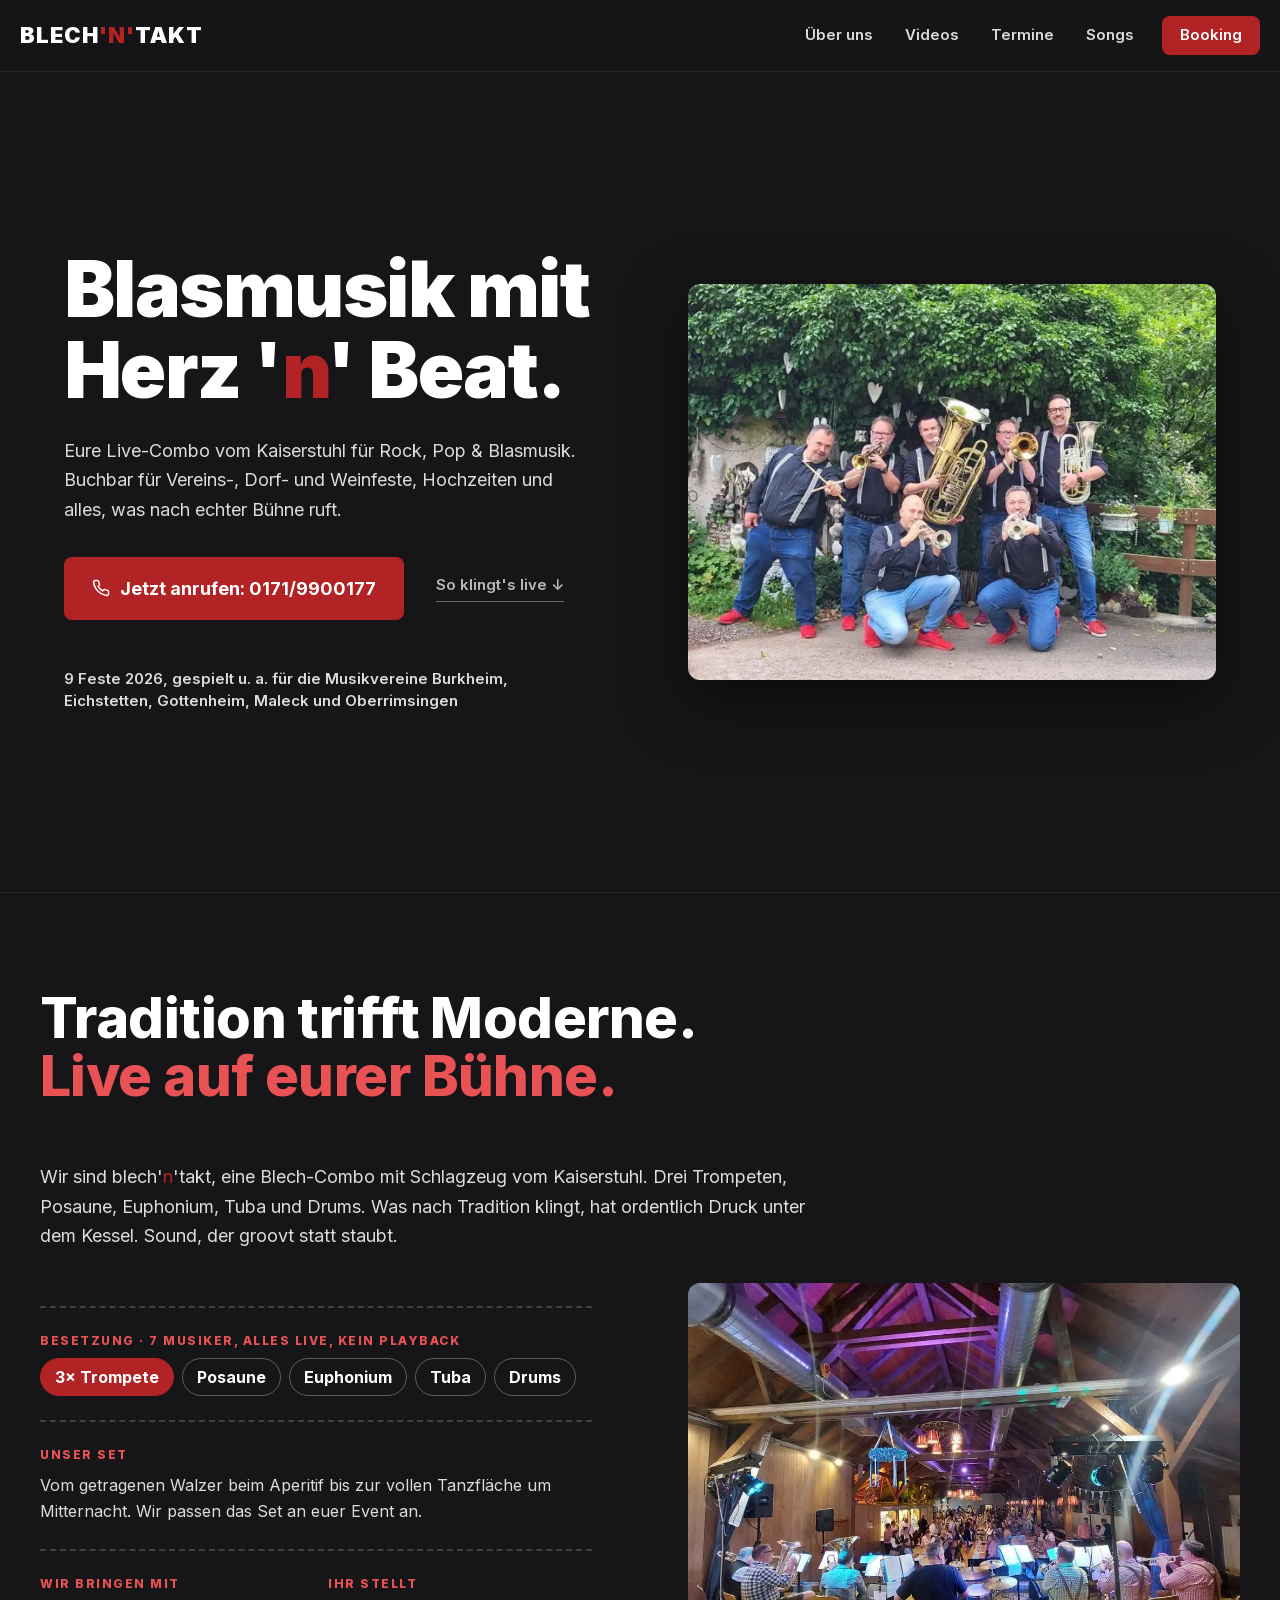
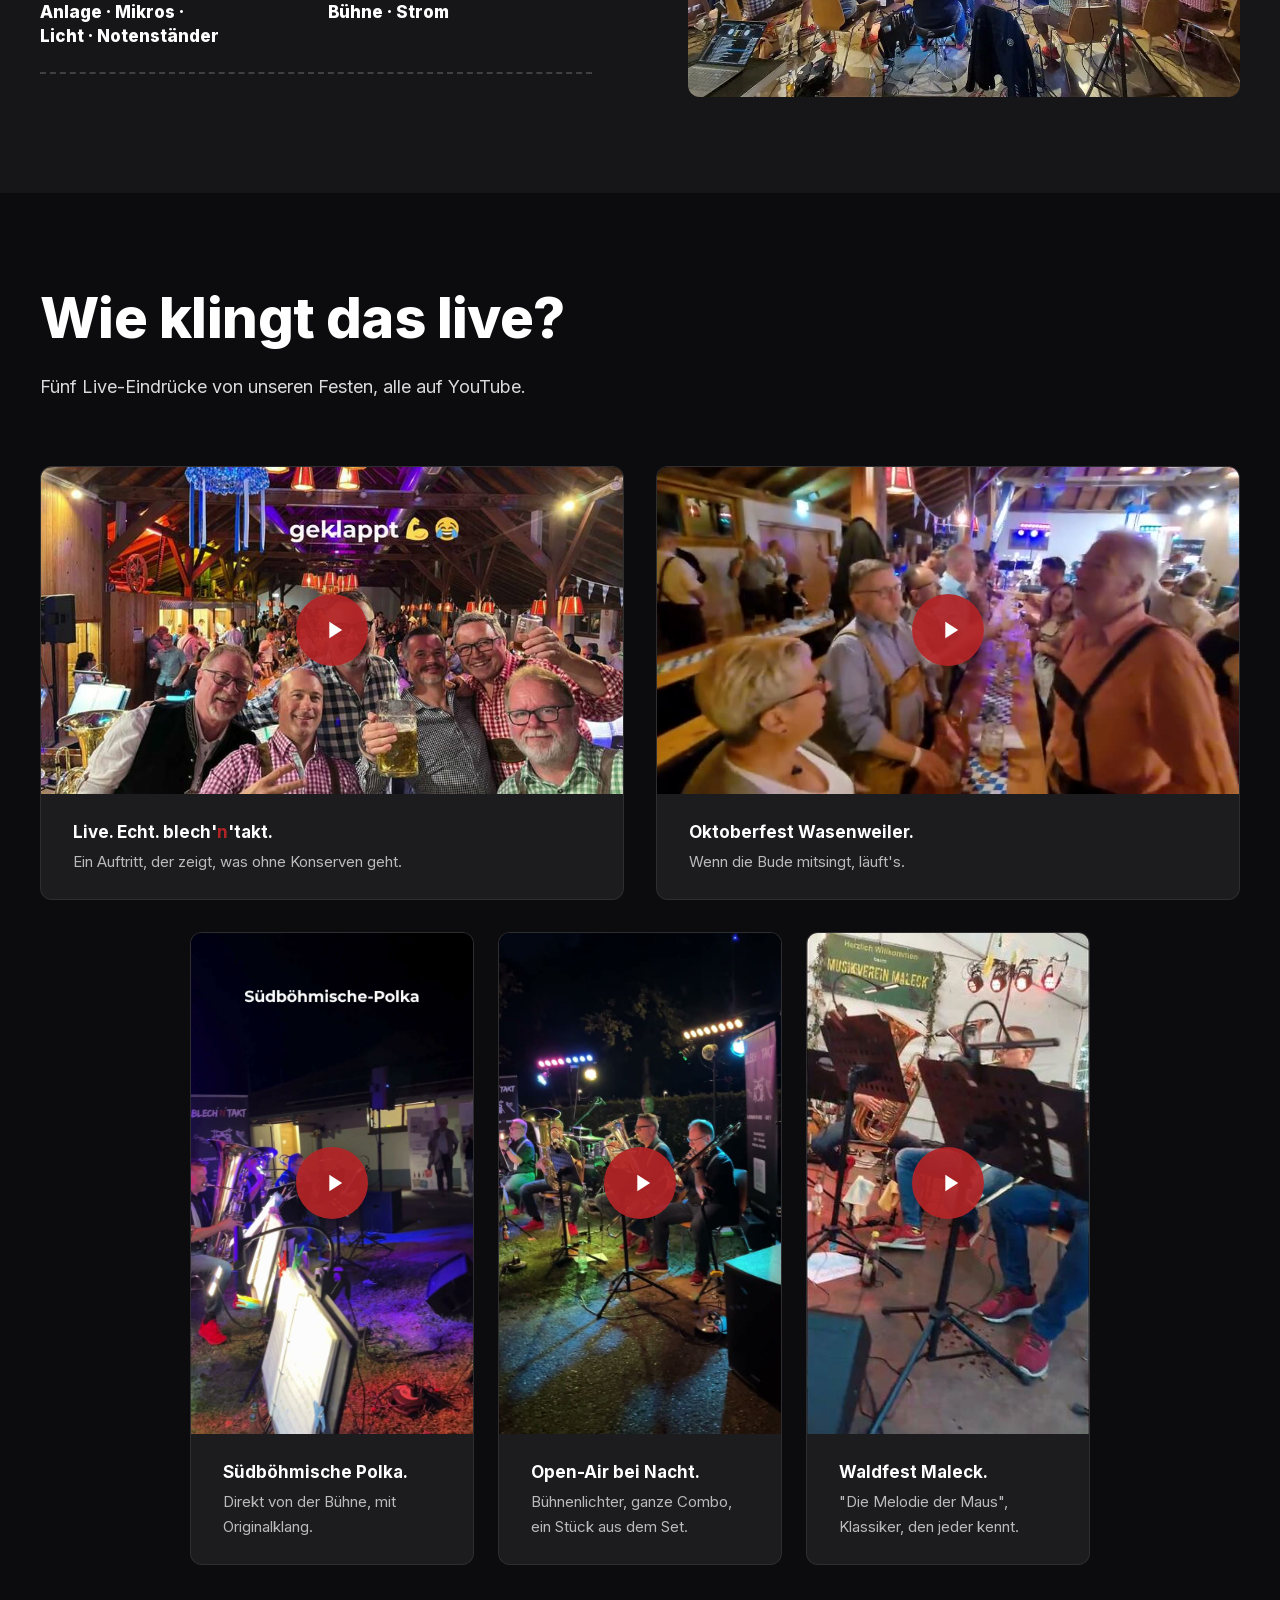
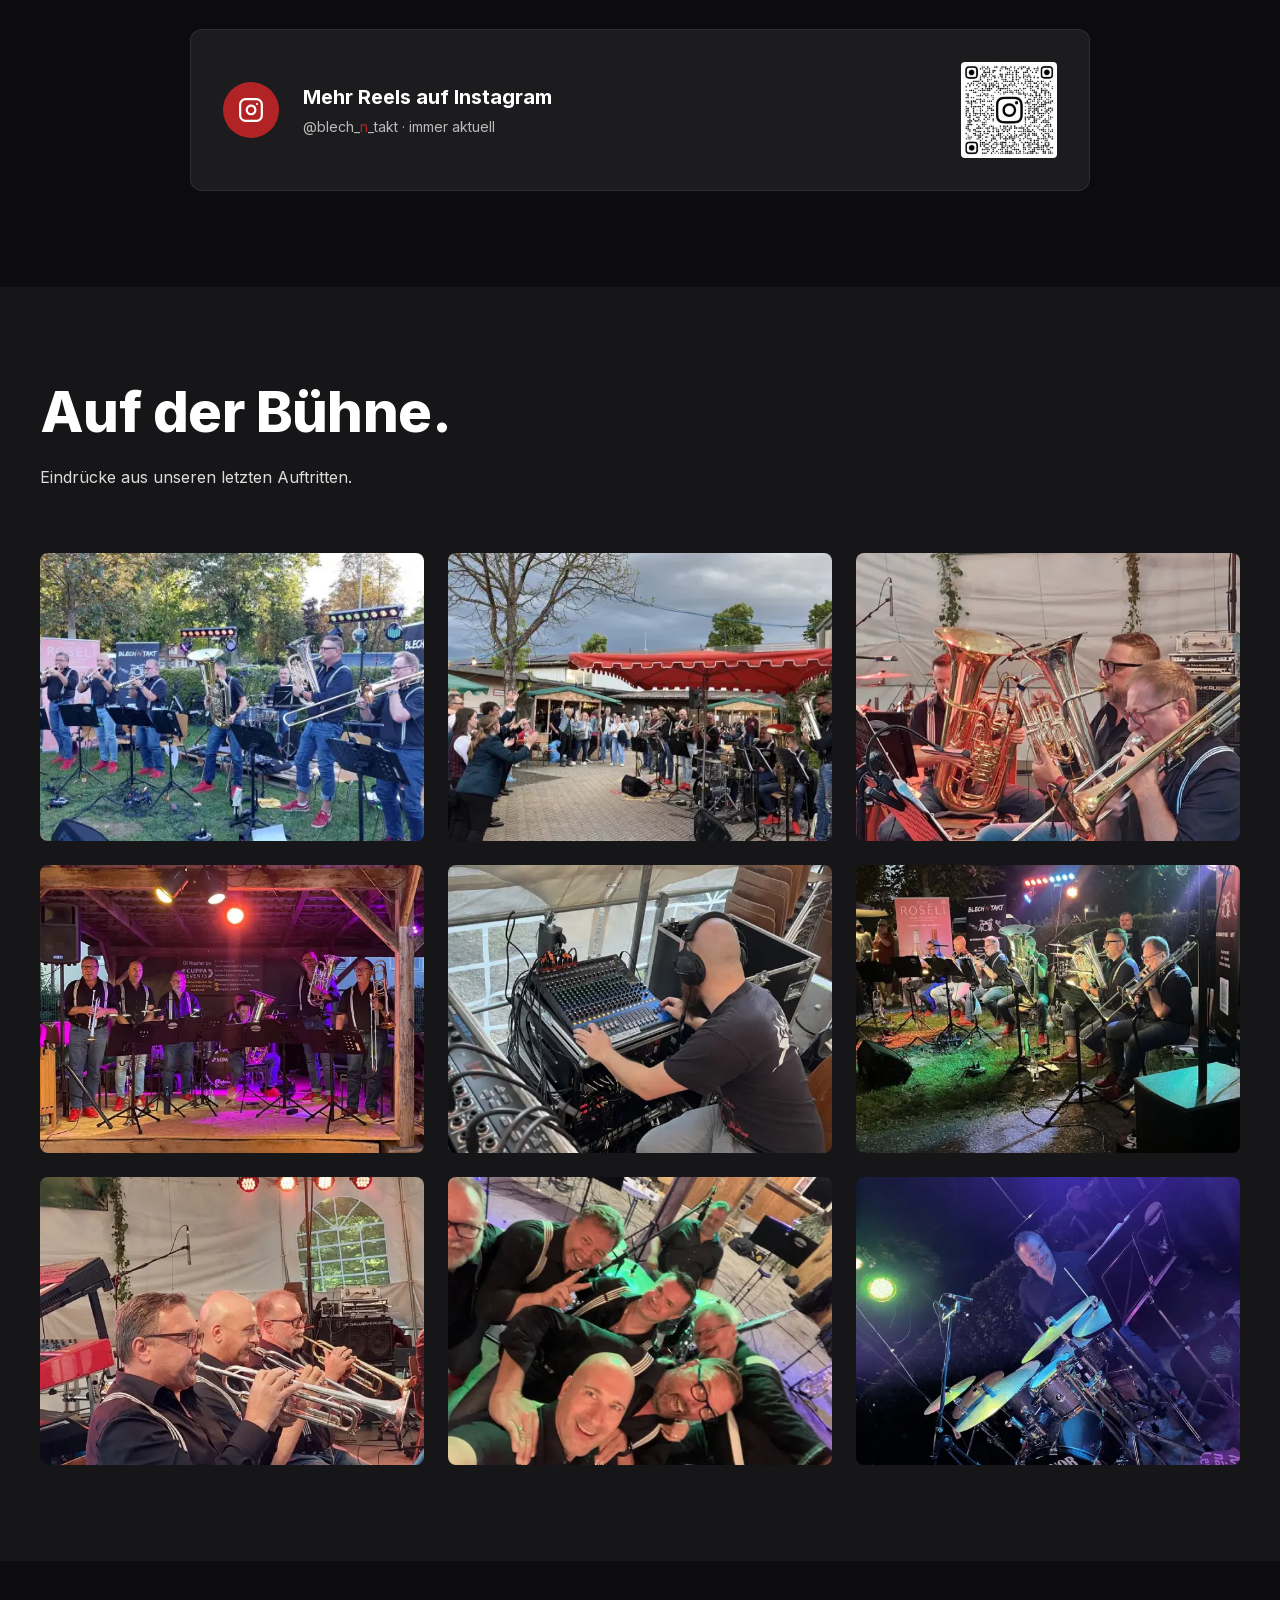
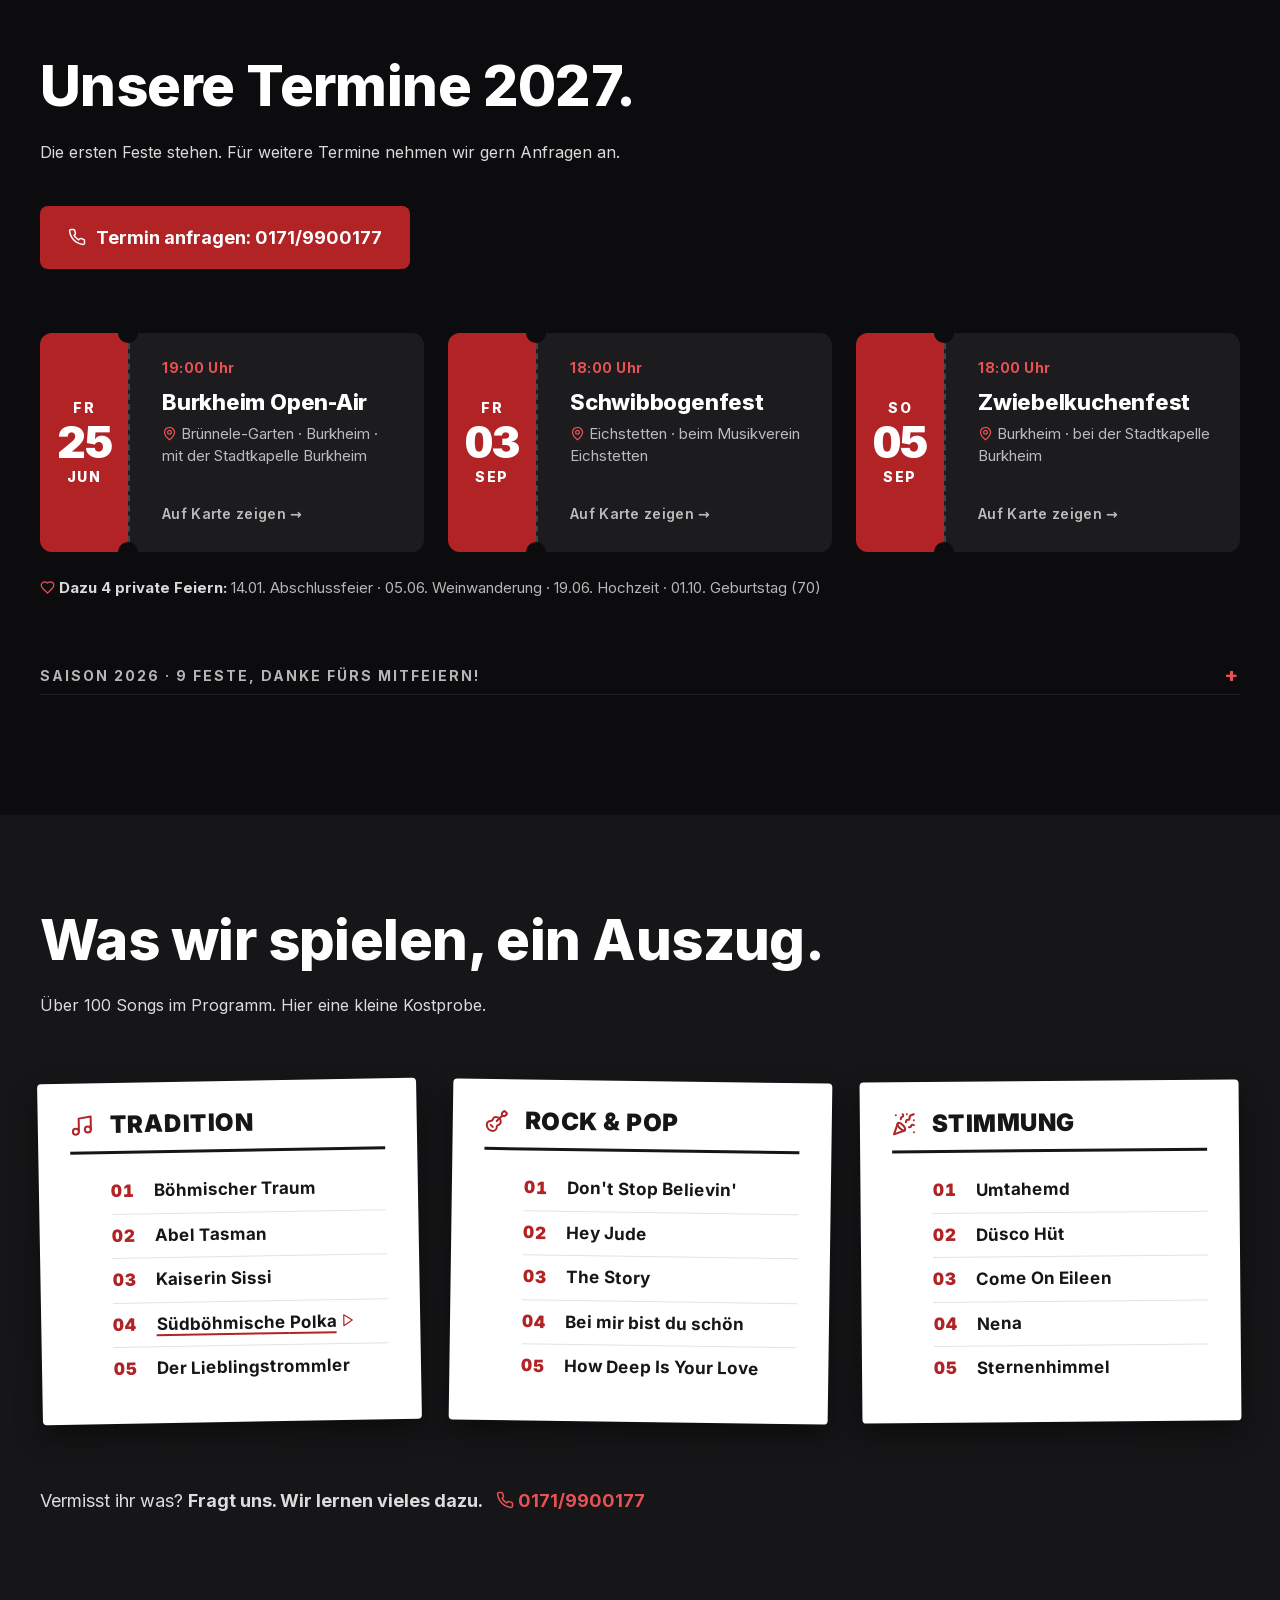
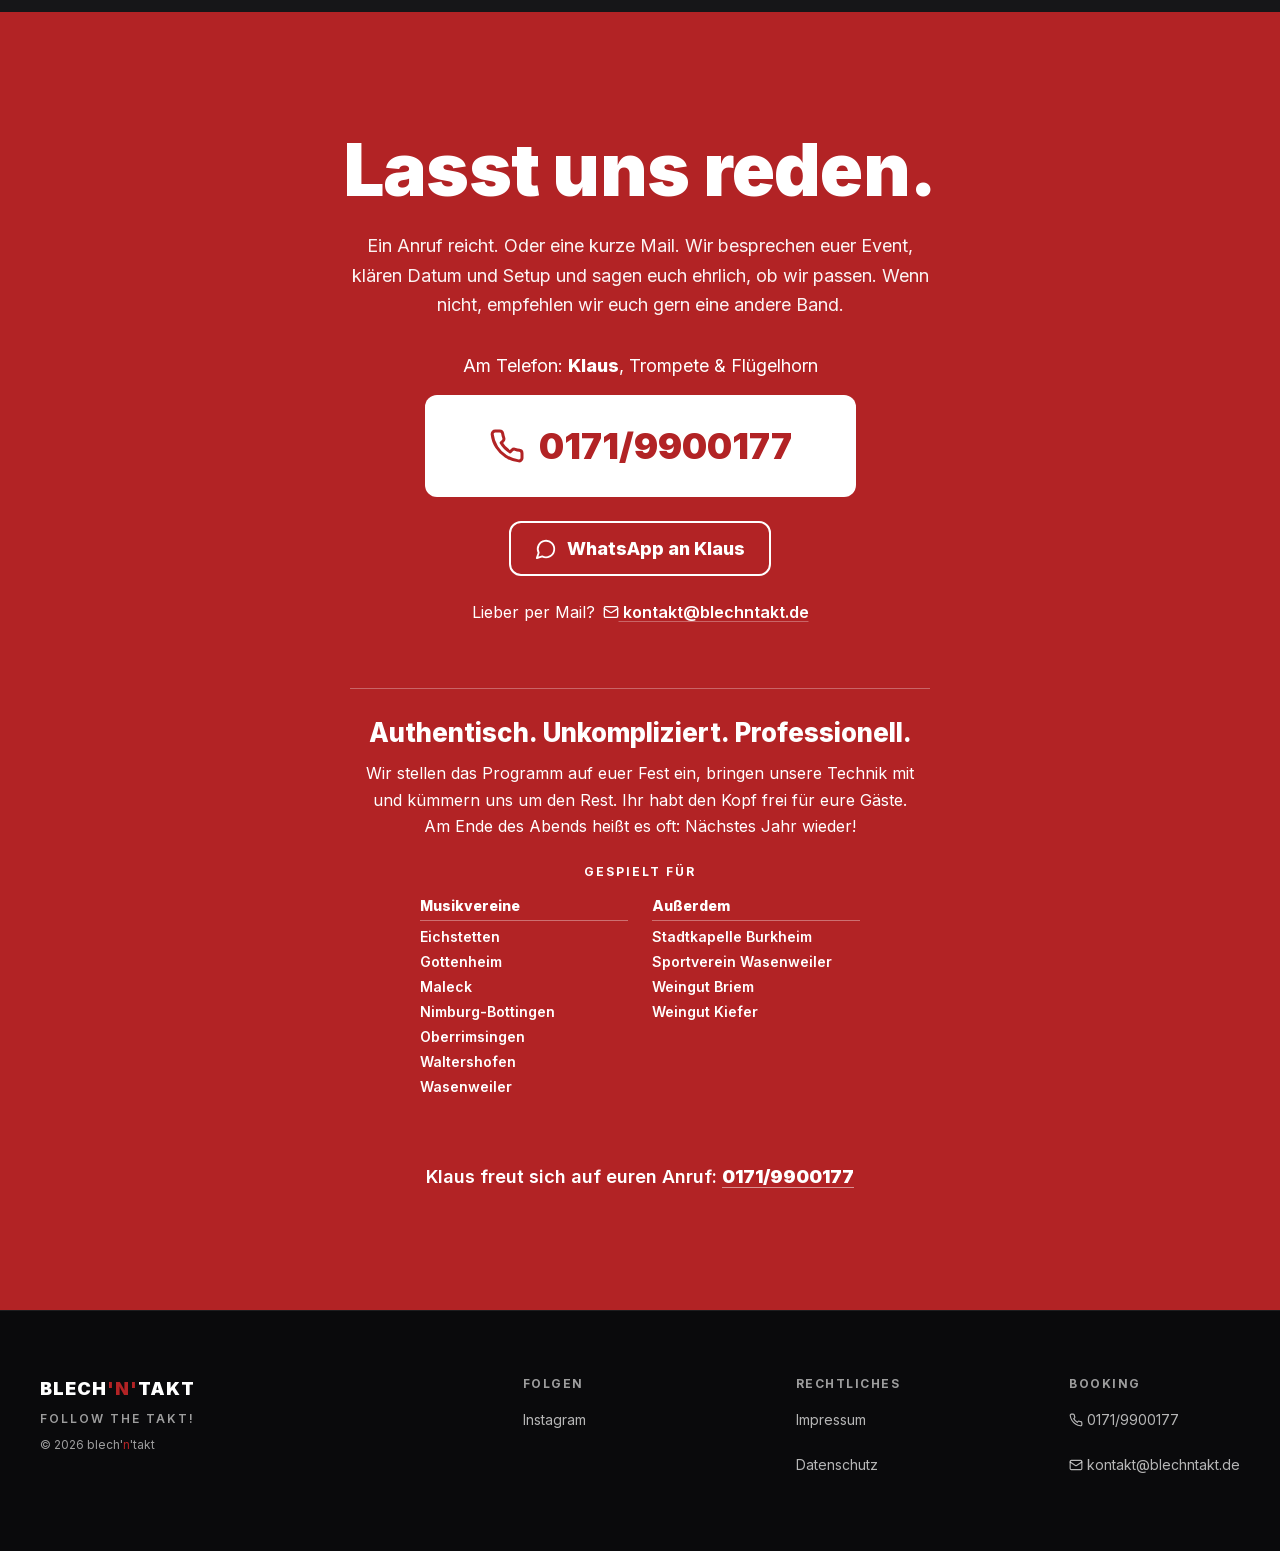
==== commit 79a734a6: "Critique #7: WhatsApp-Button, Über uns als Bühnenplan, Galerie-Swipe mobil, Saison 2026 einklappbar," ====
--- a/index.html
+++ b/index.html
@@ -159,7 +159,7 @@
   <link rel="preload" as="image" type="image/webp"
         imagesrcset="assets/photos/hero-promo-mobile.webp 720w, assets/photos/hero-promo.webp 1100w"
         imagesizes="(max-width: 720px) 100vw, 50vw">
-  <link rel="stylesheet" href="styles.css?v=2026-10-27n">
+  <link rel="stylesheet" href="styles.css?v=2026-10-27o">
 
   <!-- Always open the page at the top, ignore browser scroll restoration -->
   <script>history.scrollRestoration = 'manual';</script>
@@ -172,11 +172,8 @@
   <symbol id="i-insta" viewBox="0 0 24 24"><rect width="20" height="20" x="2" y="2" rx="5"/><circle cx="12" cy="12" r="4"/><path d="M17.5 6.5h.01"/></symbol>
   <symbol id="i-pin" viewBox="0 0 24 24"><path d="M20 10c0 6-8 12-8 12s-8-6-8-12a8 8 0 0 1 16 0Z"/><circle cx="12" cy="10" r="3"/></symbol>
   <symbol id="i-heart" viewBox="0 0 24 24"><path d="M19 14c1.49-1.46 3-3.21 3-5.5A5.5 5.5 0 0 0 16.5 3c-1.76 0-3 .5-4.5 2-1.5-1.5-2.74-2-4.5-2A5.5 5.5 0 0 0 2 8.5c0 2.3 1.5 4.05 3 5.5l7 7Z"/></symbol>
-  <symbol id="i-clock" viewBox="0 0 24 24"><circle cx="12" cy="12" r="10"/><path d="M12 6v6l4 2"/></symbol>
   <symbol id="i-chat" viewBox="0 0 24 24"><path d="M7.9 20A9 9 0 1 0 4 16.1L2 22Z"/></symbol>
-  <symbol id="i-users" viewBox="0 0 24 24"><path d="M16 21v-2a4 4 0 0 0-4-4H6a4 4 0 0 0-4 4v2"/><circle cx="9" cy="7" r="4"/><path d="M22 21v-2a4 4 0 0 0-3-3.87"/><path d="M16 3.13a4 4 0 0 1 0 7.75"/></symbol>
   <symbol id="i-music" viewBox="0 0 24 24"><path d="M9 18V5l12-2v13"/><circle cx="6" cy="18" r="3"/><circle cx="18" cy="16" r="3"/></symbol>
-  <symbol id="i-plug" viewBox="0 0 24 24"><path d="M12 22v-5"/><path d="M9 8V2"/><path d="M15 8V2"/><path d="M18 8v5a4 4 0 0 1-4 4h-4a4 4 0 0 1-4-4V8Z"/></symbol>
   <symbol id="i-guitar" viewBox="0 0 24 24"><path d="m11.9 12.1 4.514-4.514"/><path d="M20.1 2.3a1 1 0 0 0-1.4 0l-1.114 1.114A2 2 0 0 0 17 4.828v1.344a2 2 0 0 1-.586 1.414A2 2 0 0 1 17.828 7h1.344a2 2 0 0 0 1.414-.586L21.7 5.3a1 1 0 0 0 0-1.4z"/><path d="m6 16 2 2"/><path d="M8.2 9.9C8.7 8.8 9.8 8 11 8c2.8 0 5 2.2 5 5 0 1.2-.8 2.3-1.9 2.8l-.9.4A2 2 0 0 0 12 18a4 4 0 0 1-4 4c-3.3 0-6-2.7-6-6a4 4 0 0 1 4-4 2 2 0 0 0 1.8-1.2z"/></symbol>
   <symbol id="i-play" viewBox="0 0 24 24"><path d="M6 3l14 9-14 9Z"/></symbol>
   <symbol id="i-party" viewBox="0 0 24 24"><path d="M5.8 11.3 2 22l10.7-3.79"/><path d="M4 3h.01M22 8h.01M15 2h.01M22 20h.01"/><path d="m22 2-2.24.75a2.9 2.9 0 0 0-1.96 3.12c.1.86-.57 1.63-1.45 1.63h-.38c-.86 0-1.6.6-1.76 1.44L14 10"/><path d="m22 13-.82-.33c-.86-.34-1.82.2-1.98 1.11-.11.7-.72 1.22-1.43 1.22H17"/><path d="m11 2 .33.82c.34.86-.2 1.82-1.11 1.98C9.52 4.9 9 5.52 9 6.23V7"/><path d="M11 13c1.93 1.93 2.83 4.17 2 5-.83.83-3.07-.07-5-2-1.93-1.93-2.83-4.17-2-5 .83-.83 3.07.07 5 2Z"/></symbol>
@@ -250,30 +247,35 @@
         hat ordentlich Druck unter dem Kessel. Sound, der groovt statt staubt.
       </p>
       <div class="about__body">
-        <ul class="about__points" role="list">
-          <li>
-            <svg class="icon about__icon" aria-hidden="true"><use href="#i-users"/></svg>
-            <div>
-              <strong>Echte Live-Combo.</strong>
-              Sieben Musiker, sechs Blechbläser und ein Schlagzeug. Alles live, kein Playback.
-            </div>
-          </li>
-          <li>
-            <svg class="icon about__icon" aria-hidden="true"><use href="#i-clock"/></svg>
-            <div>
-              <strong>Wir spielen mit dem Moment.</strong>
+        <div class="about__plan">
+          <div class="about__plan-row">
+            <p class="about__plan-label">Besetzung · 7 Musiker, alles live, kein Playback</p>
+            <ul class="about__lineup" role="list">
+              <li class="about__lineup-lead">3× Trompete</li>
+              <li>Posaune</li>
+              <li>Euphonium</li>
+              <li>Tuba</li>
+              <li>Drums</li>
+            </ul>
+          </div>
+          <div class="about__plan-row">
+            <p class="about__plan-label">Unser Set</p>
+            <p class="about__plan-text">
               Vom getragenen Walzer beim Aperitif bis zur vollen Tanzfläche um Mitternacht.
               Wir passen das Set an euer Event an.
+            </p>
+          </div>
+          <div class="about__plan-row about__plan-split">
+            <div>
+              <p class="about__plan-label">Wir bringen mit</p>
+              <p class="about__plan-items">Anlage · Mikros · Licht · Notenständer</p>
             </div>
-          </li>
-          <li>
-            <svg class="icon about__icon" aria-hidden="true"><use href="#i-plug"/></svg>
             <div>
-              <strong>Komplett-Setup an Bord.</strong>
-              Anlage, Mikros, Licht und Notenständer bringen wir mit. Ihr stellt die Bühne und Strom, wir den Rest.
+              <p class="about__plan-label">Ihr stellt</p>
+              <p class="about__plan-items">Bühne · Strom</p>
             </div>
-          </li>
-        </ul>
+          </div>
+        </div>
         <figure class="about__media">
           <picture>
             <source type="image/webp" srcset="assets/photos/about-stage.webp">
@@ -283,10 +285,6 @@
           </picture>
         </figure>
       </div>
-      <p class="about__events">
-        <strong>Wo wir spielen:</strong>
-        Vereinsfeste · Dorffeste · Stadtfeste · Weinfeste · Hallenabende · Open-Air-Sets · Hochzeiten · kulinarische Feste
-      </p>
     </div>
   </section>
 
@@ -303,7 +301,7 @@
           <div class="video-card__embed">
             <a class="video-card__poster" href="https://youtu.be/EqtS4aF9mco"
                target="_blank" rel="noopener"
-               aria-label="Video auf YouTube ansehen: Live. Echt. Blech'n'Takt.">
+               aria-label="Video auf YouTube ansehen: Live. Echt. blech'n'takt.">
               <img src="assets/videos/live-echt-poster.jpg?v=2026-10-27" alt="" loading="lazy">
               <span class="video-card__play" aria-hidden="true">
                 <svg width="28" height="28" viewBox="0 0 24 24" fill="currentColor"><path d="M8 5v14l11-7z"/></svg>
@@ -311,7 +309,7 @@
             </a>
           </div>
           <figcaption class="video-card__caption">
-            <strong>Live. Echt. Blech'<span class="red-n">n</span>'Takt.</strong>
+            <strong>Live. Echt. blech'<span class="red-n">n</span>'takt.</strong>
             Ein Auftritt, der zeigt, was ohne Konserven geht.
           </figcaption>
         </figure>
@@ -519,7 +517,7 @@
             </div>
             <div class="gig-card__main">
               <div class="gig-card__date">
-                <span class="gig-card__day">25.06.2027</span>
+                <span class="gig-card__sr">Freitag, </span><span class="gig-card__day">25.06.2027</span>
                 <span class="gig-card__time">19:00 Uhr</span>
               </div>
               <h3 class="gig-card__title">Burkheim Open-Air</h3>
@@ -539,7 +537,7 @@
             </div>
             <div class="gig-card__main">
               <div class="gig-card__date">
-                <span class="gig-card__day">03.09.2027</span>
+                <span class="gig-card__sr">Freitag, </span><span class="gig-card__day">03.09.2027</span>
                 <span class="gig-card__time">18:00 Uhr</span>
               </div>
               <h3 class="gig-card__title">Schwibbogenfest</h3>
@@ -559,7 +557,7 @@
             </div>
             <div class="gig-card__main">
               <div class="gig-card__date">
-                <span class="gig-card__day">05.09.2027</span>
+                <span class="gig-card__sr">Sonntag, </span><span class="gig-card__day">05.09.2027</span>
                 <span class="gig-card__time">18:00 Uhr</span>
               </div>
               <h3 class="gig-card__title">Zwiebelkuchenfest</h3>
@@ -573,11 +571,12 @@
       </ul>
       <p class="gigs__private">
         <span class="gigs__private-label"><svg class="icon" aria-hidden="true"><use href="#i-heart"/></svg> Dazu 4 private Feiern:</span>
-        14.01.&nbsp;Abschlussfeier&nbsp;· 05.06.&nbsp;Weinwanderung&nbsp;· 19.06.&nbsp;Hochzeit&nbsp;· 01.10.&nbsp;70.&nbsp;Geburtstag
-      </p>
-
-      <h3 class="gigs__month">Saison 2026 · 9 Feste, danke fürs Mitfeiern!</h3>
-      <ul class="gigs__past" role="list">
+        14.01.&nbsp;Abschlussfeier&nbsp;· 05.06.&nbsp;Weinwanderung&nbsp;· 19.06.&nbsp;Hochzeit&nbsp;· 01.10.&nbsp;Geburtstag&nbsp;(70)
+      </p>
+
+      <details class="gigs__season">
+        <summary><h3 class="gigs__month">Saison 2026 · 9 Feste, danke fürs Mitfeiern!</h3></summary>
+        <ul class="gigs__past" role="list">
         <li><span class="gigs__past-date">19.06.</span> <span class="gigs__past-name">Glotterfest</span> <span class="gigs__past-place">Nimburg</span></li>
         <li><span class="gigs__past-date">21.06.</span> <span class="gigs__past-name">Weingut Kiefer</span> <span class="gigs__past-place">Eichstetten</span></li>
         <li><span class="gigs__past-date">11.07.</span> <span class="gigs__past-name">Schlossparkfest</span> <span class="gigs__past-place">Oberrimsingen</span></li>
@@ -588,6 +587,7 @@
         <li><span class="gigs__past-date">02.10.</span> <span class="gigs__past-name">Hochzeit</span> <span class="gigs__past-place">privat</span></li>
         <li><span class="gigs__past-date">24.10.</span> <span class="gigs__past-name">Oktoberfest</span> <span class="gigs__past-place">Wasenweiler</span></li>
       </ul>
+      </details>
     </div>
   </section>
 
@@ -665,25 +665,17 @@
          aria-label="Klaus anrufen unter 0171 9900177">
         <svg class="icon" aria-hidden="true"><use href="#i-phone"/></svg> 0171/9900177
       </a>
-      <ul class="booking__alt" role="list">
-        <li>
-          <a href="https://wa.me/491719900177?text=Hallo%20Klaus%2C%20wir%20h%C3%A4tten%20eine%20Booking-Anfrage.%20Datum%3A%20%20Ort%3A%20" rel="noopener" target="_blank"
-             aria-label="Klaus per WhatsApp schreiben (neuer Tab)">
-            <svg class="icon" aria-hidden="true"><use href="#i-chat"/></svg> WhatsApp
-          </a>
-        </li>
-        <li>
-          <a href="mailto:kontakt@blechntakt.de?subject=Booking-Anfrage&amp;body=Datum%3A%20%0AOrt%3A%20%0AAnlass%3A%20%0AG%C3%A4ste%20ca.%3A%20%0A"
+      <a class="booking__wa" href="https://wa.me/491719900177?text=Hallo%20Klaus%2C%20wir%20h%C3%A4tten%20eine%20Booking-Anfrage.%20Datum%3A%20%20Ort%3A%20" rel="noopener" target="_blank"
+         aria-label="Klaus per WhatsApp schreiben (neuer Tab)">
+        <svg class="icon" aria-hidden="true"><use href="#i-chat"/></svg> WhatsApp an Klaus
+      </a>
+      <p class="booking__alt">
+        Lieber per Mail?
+        <a href="mailto:kontakt@blechntakt.de?subject=Booking-Anfrage&amp;body=Datum%3A%20%0AOrt%3A%20%0AAnlass%3A%20%0AG%C3%A4ste%20ca.%3A%20%0A"
              aria-label="E-Mail an kontakt@blechntakt.de schreiben">
             <svg class="icon" aria-hidden="true"><use href="#i-mail"/></svg> kontakt@blechntakt.de
           </a>
-        </li>
-        <li>
-          <a href="https://instagram.com/blech_n_takt" rel="noopener" target="_blank">
-            <svg class="icon" aria-hidden="true"><use href="#i-insta"/></svg> Instagram
-          </a>
-        </li>
-      </ul>
+      </p>
       <div class="booking__proof">
         <p class="booking__proof-words">Authentisch. Unkompliziert. Professionell.</p>
         <p class="booking__proof-text">
--- a/styles.css
+++ b/styles.css
@@ -348,7 +348,7 @@
   text-decoration: none;
   font-size: 15px;
   font-weight: 600;
-  border-bottom: 1px solid var(--color-border);
+  border-bottom: 1px solid rgba(255, 255, 255, 0.35);
   padding-bottom: 4px;
   transition: color var(--transition-base);
 }
@@ -411,30 +411,30 @@
   align-items: center;
 }
 
-.about__points {
-  display: flex;
-  flex-direction: column;
-  gap: var(--space-md);
-}
-.about__points li {
-  display: flex;
-  gap: var(--space-md);
-  padding: var(--space-md);
-  background: var(--color-bg-card);
-  border-radius: var(--radius-md);
-  border: 1px solid var(--color-border);
-}
-.about__icon { width: 28px; height: 28px; color: var(--color-accent-text); }
-.about__points strong { display: block; margin-bottom: 4px; color: var(--color-text); }
-.about__points li > div { color: var(--color-text-muted); line-height: var(--line-height-relaxed); }
-
-.about__events {
-  font-size: var(--font-size-body);
-  color: var(--color-text-muted);
-  padding: var(--space-md) 0;
-  border-top: 1px solid var(--color-border);
-}
-.about__events strong { color: var(--color-text); }
+/* Stage plan: line-up, set and rider, divided by the ticket perforation */
+.about__plan { display: flex; flex-direction: column; }
+.about__plan-row { padding: var(--space-md) 0; border-top: 2px dashed rgba(255, 255, 255, 0.18); }
+.about__plan-row:last-child { border-bottom: 2px dashed rgba(255, 255, 255, 0.18); }
+.about__plan-label {
+  margin-bottom: var(--space-xs);
+  font-size: var(--font-size-micro);
+  font-weight: 800;
+  letter-spacing: 1.5px;
+  text-transform: uppercase;
+  color: var(--color-accent-text);
+}
+.about__lineup { display: flex; flex-wrap: wrap; gap: var(--space-xs); }
+.about__lineup li {
+  padding: 6px 14px;
+  border: 1px solid rgba(255, 255, 255, 0.3);
+  border-radius: 999px;
+  font-size: 16px;
+  font-weight: 700;
+}
+.about__lineup .about__lineup-lead { background: var(--color-accent); border-color: var(--color-accent); }
+.about__plan-text { color: var(--color-text-muted); line-height: var(--line-height-relaxed); }
+.about__plan-split { display: grid; grid-template-columns: 1fr 1fr; gap: var(--space-md); }
+.about__plan-items { font-size: 17px; font-weight: 800; line-height: 1.4; text-wrap: balance; }
 
 .about__media {
   margin: 0;
@@ -706,9 +706,19 @@
   .gallery__grid { grid-template-columns: repeat(3, 1fr); gap: var(--space-md); }
 }
 
-/* 9 photos: phones show the last one full width, larger screens a clean 3x3 */
+/* Phones: swipe strip like the shorts instead of a 1,000px tall grid */
 @media (max-width: 719px) {
-  .gallery__grid li:last-child:nth-child(odd) { grid-column: 1 / -1; }
+  .gallery__grid {
+    grid-template-columns: none;
+    grid-auto-flow: column;
+    grid-auto-columns: 82%;
+    overflow-x: auto;
+    scroll-snap-type: x mandatory;
+    margin-inline: calc(-1 * var(--space-md));
+    padding: 0 var(--space-md) var(--space-xs);
+    scroll-padding-inline: var(--space-md);
+  }
+  .gallery__grid li { scroll-snap-align: start; }
 }
 
 /* ============================================================
@@ -729,6 +739,19 @@
   color: var(--color-text-muted);
   margin-bottom: var(--space-xl);
 }
+
+.gigs__season summary {
+  display: flex;
+  align-items: center;
+  min-height: 44px;
+  cursor: pointer;
+  list-style: none;
+}
+.gigs__season summary::-webkit-details-marker { display: none; }
+.gigs__season .gigs__month { flex: 1; display: flex; justify-content: space-between; gap: var(--space-sm); }
+.gigs__season .gigs__month::after { content: "+"; font-size: 20px; line-height: 1; color: var(--color-accent-text); }
+.gigs__season[open] .gigs__month::after { content: "–"; }
+.gigs__season summary:hover .gigs__month { color: var(--color-text); }
 
 .gigs__month {
   font-size: 14px;
@@ -784,7 +807,7 @@
   font-variant-numeric: tabular-nums;
   text-transform: uppercase;
 }
-.gig-card__wd, .gig-card__mm { font-size: 13px; font-weight: 800; letter-spacing: 1.5px; }
+.gig-card__wd, .gig-card__mm { font-size: 14px; font-weight: 800; letter-spacing: 1.5px; }
 .gig-card__dd { font-size: 44px; font-weight: 900; line-height: 1; letter-spacing: -1px; }
 @media (max-width: 479px) {
   .gig-card { --stub: 72px; }
@@ -826,6 +849,7 @@
   margin-bottom: var(--space-xs);
 }
 /* The stub shows the date; the full date stays for screen readers and the "gespielt" script */
+.gig-card__sr,
 .gig-card__day {
   position: absolute;
   width: 1px; height: 1px;
@@ -881,7 +905,9 @@
   line-height: var(--line-height-relaxed);
 }
 .gigs__private-label { font-weight: 700; color: var(--color-text-muted); }
-.gigs__private + .gigs__month { margin-top: var(--space-xl); }
+.gigs__private + .gigs__month,
+.gigs__private + .gigs__season { margin-top: var(--space-xl); }
+.gigs__season[open] .gigs__month { margin-bottom: var(--space-md); }
 
 /* Past season: compact reference list instead of cards */
 .gigs__past { columns: 2; column-gap: var(--space-md); }
@@ -907,8 +933,8 @@
   .gigs__past { column-gap: var(--space-xl); }
 }
 
-@media (min-width: 720px) {
-  .gigs__list { grid-template-columns: repeat(2, 1fr); }
+@media (min-width: 720px) and (max-width: 1099px) {
+  .gigs__list { max-width: 640px; margin-inline: auto; }
 }
 @media (min-width: 1100px) {
   .gigs__list { grid-template-columns: repeat(3, 1fr); }
@@ -1015,6 +1041,7 @@
 
 .repertoire { overflow-x: clip; }  /* tilted sheets must never cause sideways scroll */
 .rep-cat { width: 100%; max-width: 560px; }
+@media (min-width: 600px) and (max-width: 959px) { .rep-cat { justify-self: center; max-width: 600px; } }
 @media (max-width: 479px) {
   .rep-cat { transform: rotate(-0.6deg); }
   .rep-cat:nth-child(2) { transform: rotate(0.5deg); }
@@ -1149,10 +1176,33 @@
   transform: translateY(-2px);
 }
 
+.booking__wa {
+  position: relative;
+  display: flex;
+  align-items: center;
+  justify-content: center;
+  gap: 10px;
+  width: fit-content;
+  min-height: 52px;
+  margin: var(--space-md) auto 0;
+  padding: 12px 24px;
+  border: 2px solid var(--color-text);
+  border-radius: var(--radius-lg);
+  color: var(--color-text);
+  font-size: 18px;
+  font-weight: 800;
+  text-decoration: none;
+  transition: background var(--transition-base), color var(--transition-base);
+}
+.booking__wa:hover { background: var(--color-text); color: var(--color-accent); }
+.booking__wa .icon { width: 22px; height: 22px; }
+
 .booking__alt {
-  margin-top: var(--space-lg);
-  display: flex;
-  gap: var(--space-lg);
+  margin-top: var(--space-md);
+  display: flex;
+  align-items: baseline;
+  gap: var(--space-xs);
+  font-size: 16px;
   justify-content: center;
   flex-wrap: wrap;
 }
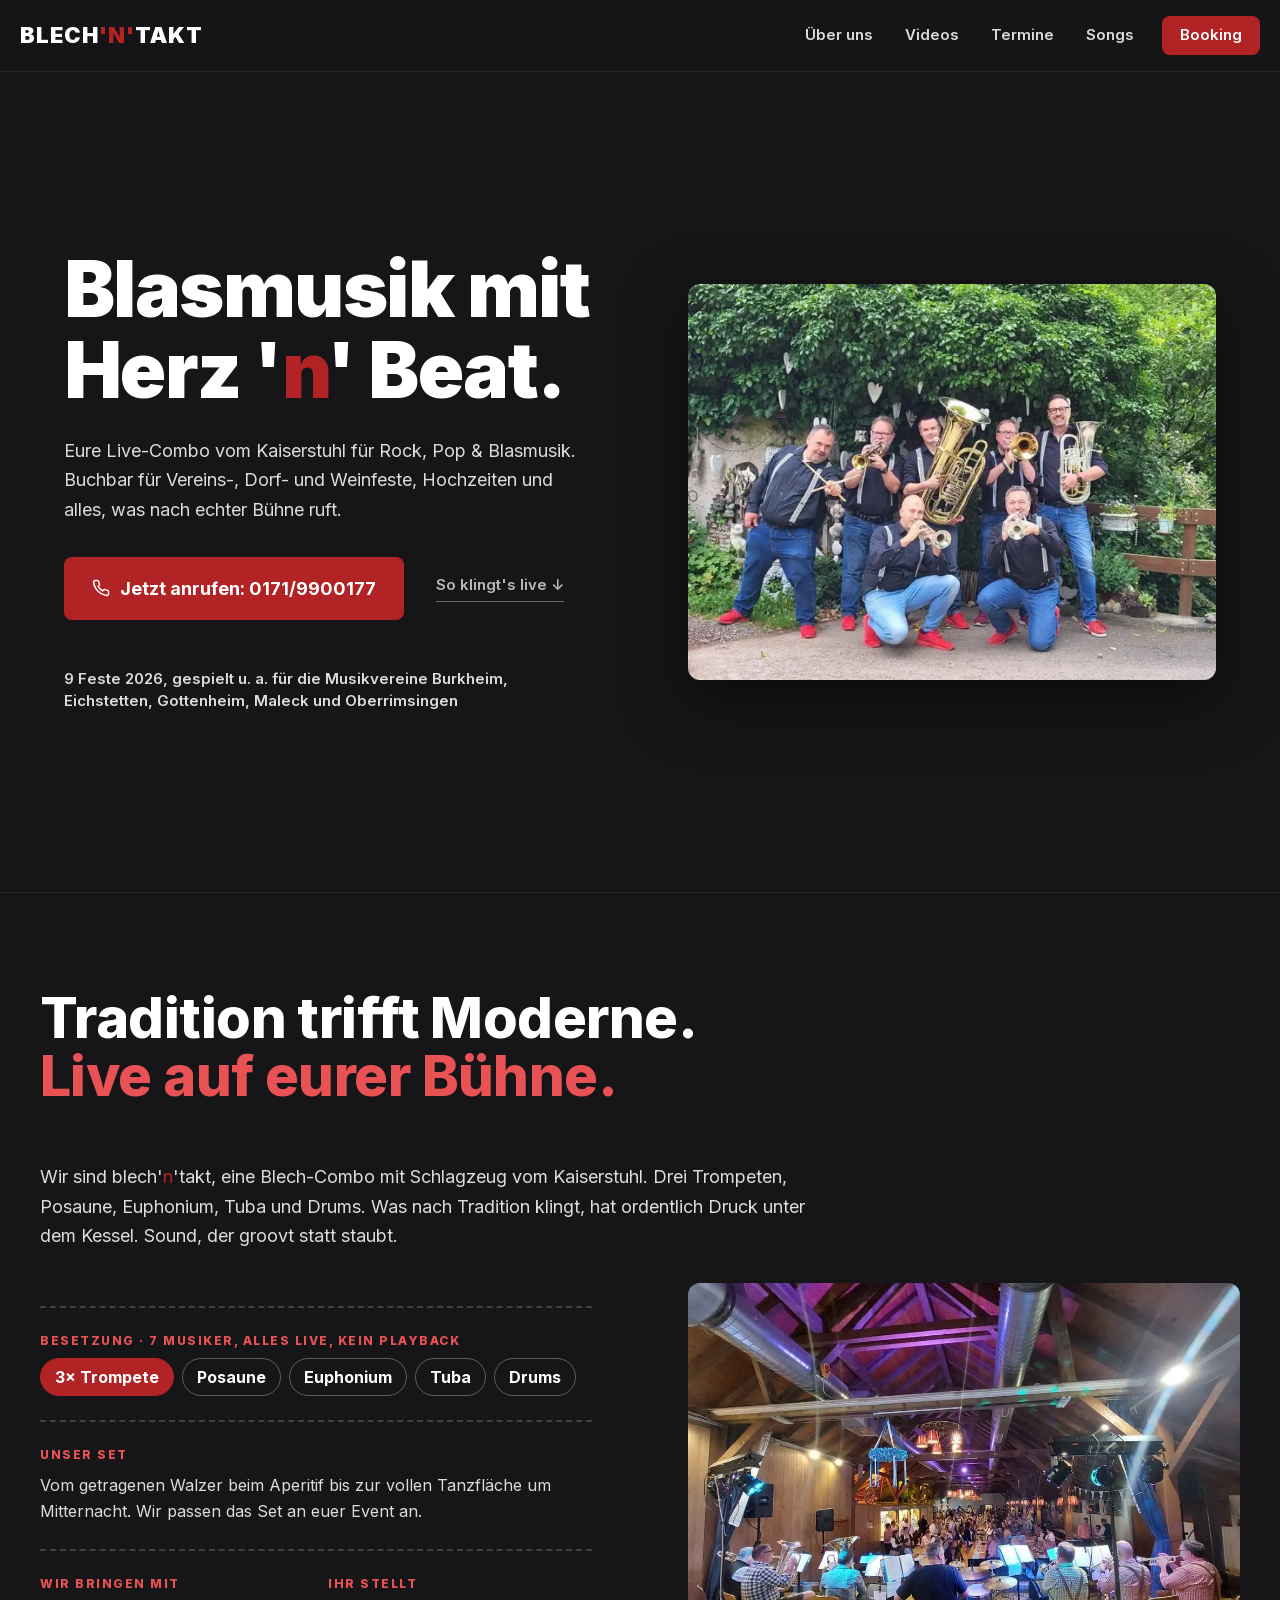
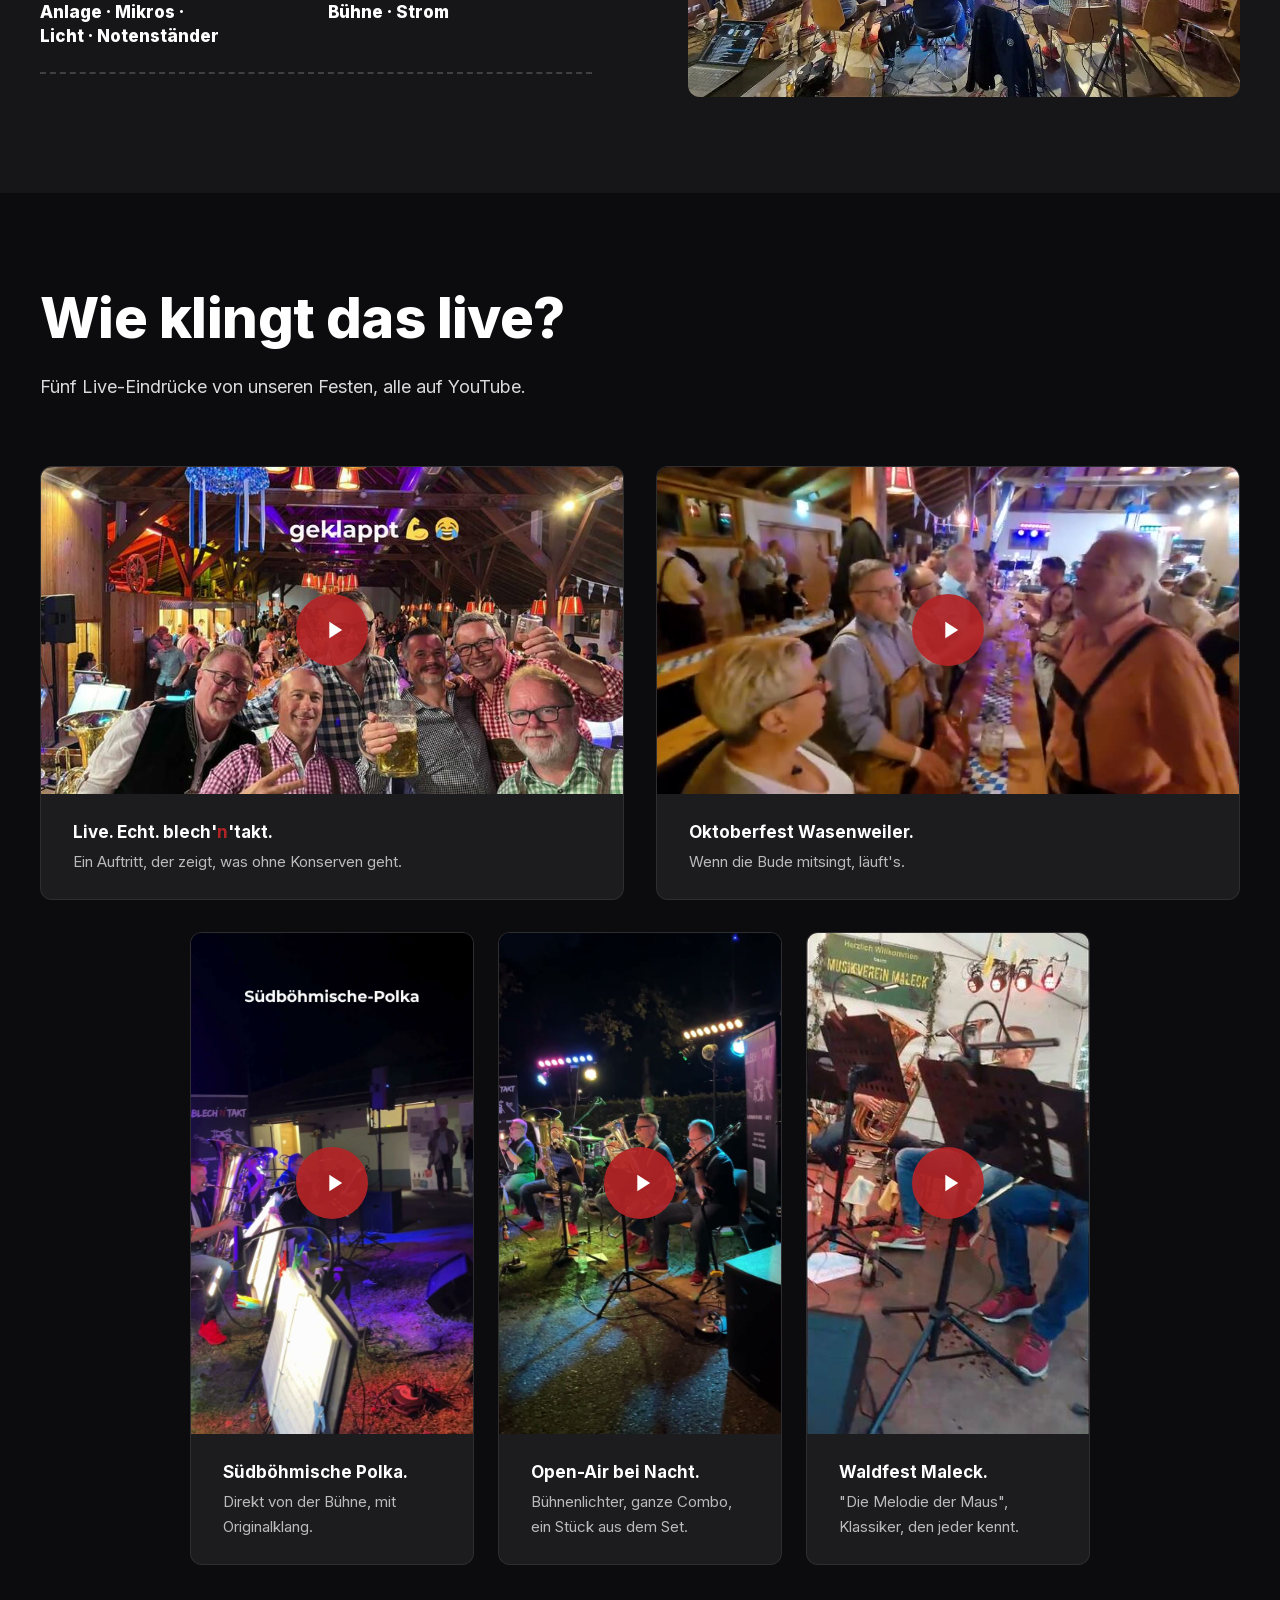
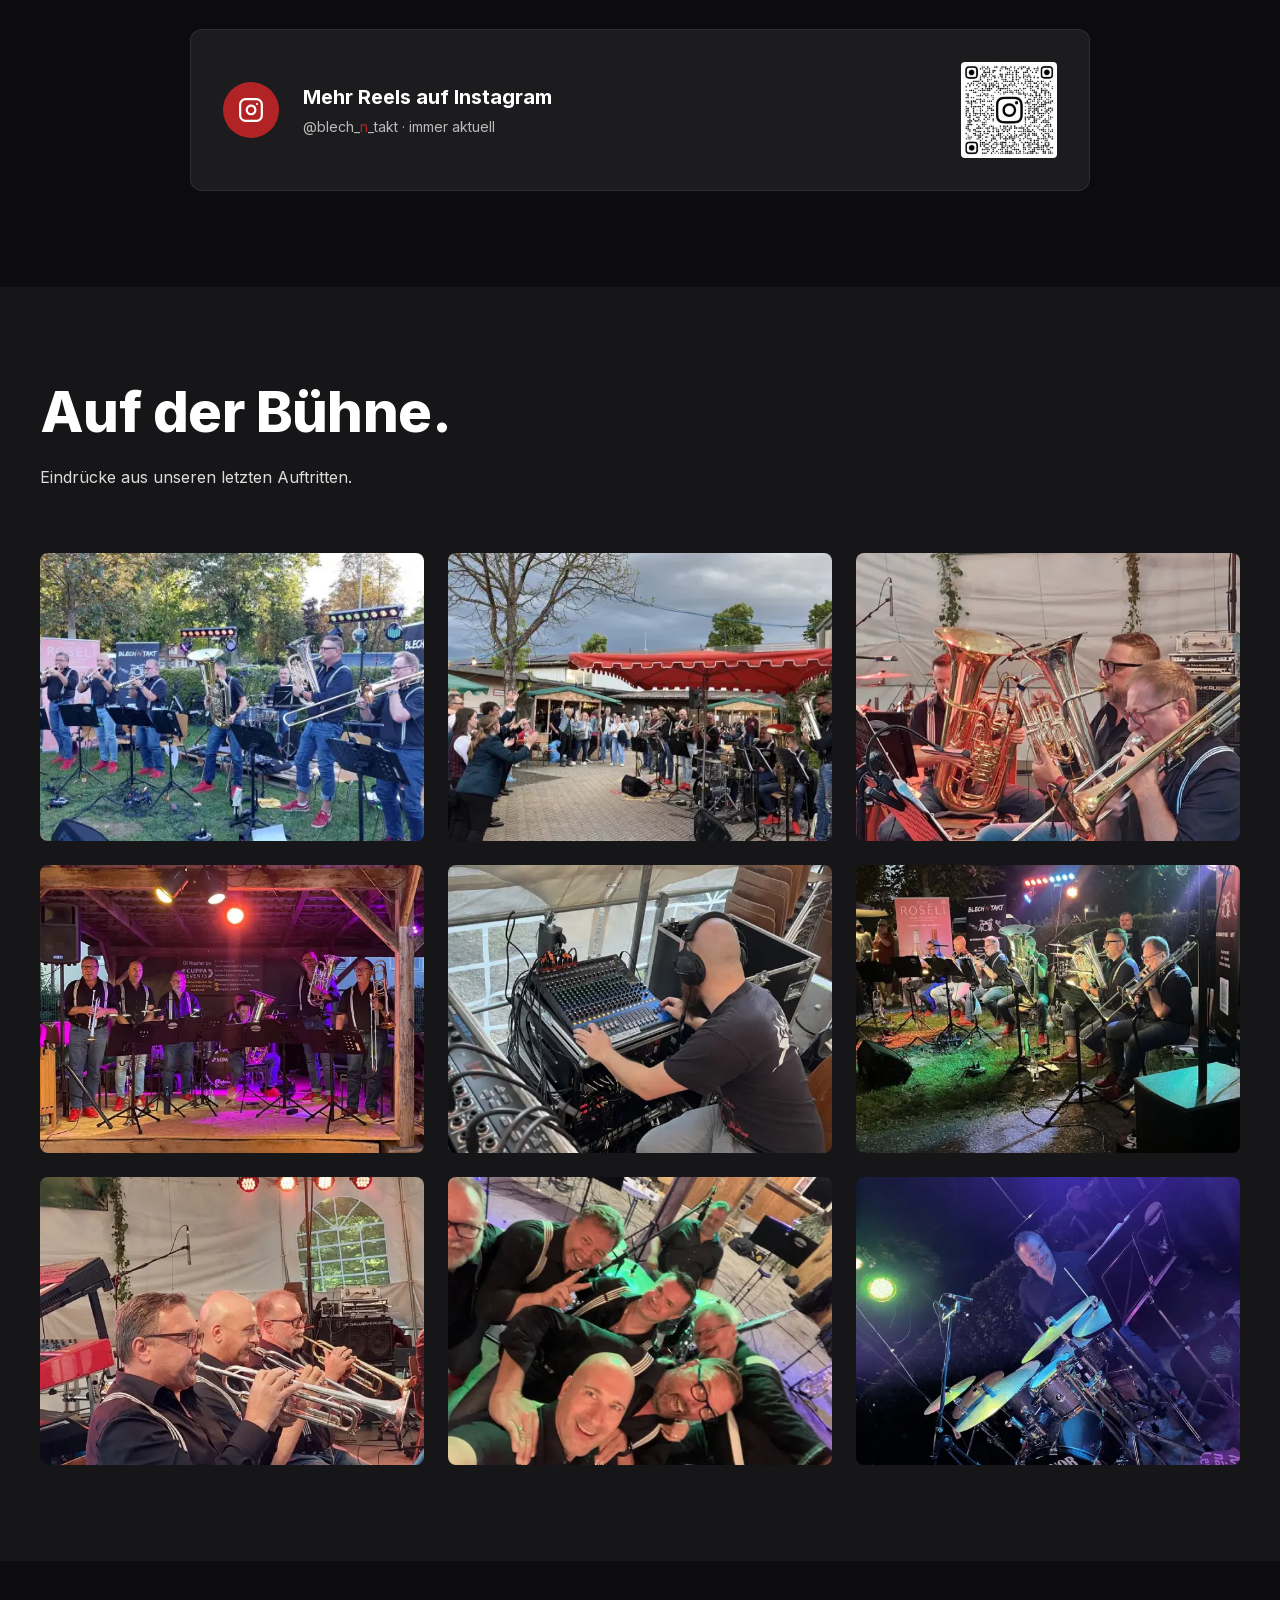
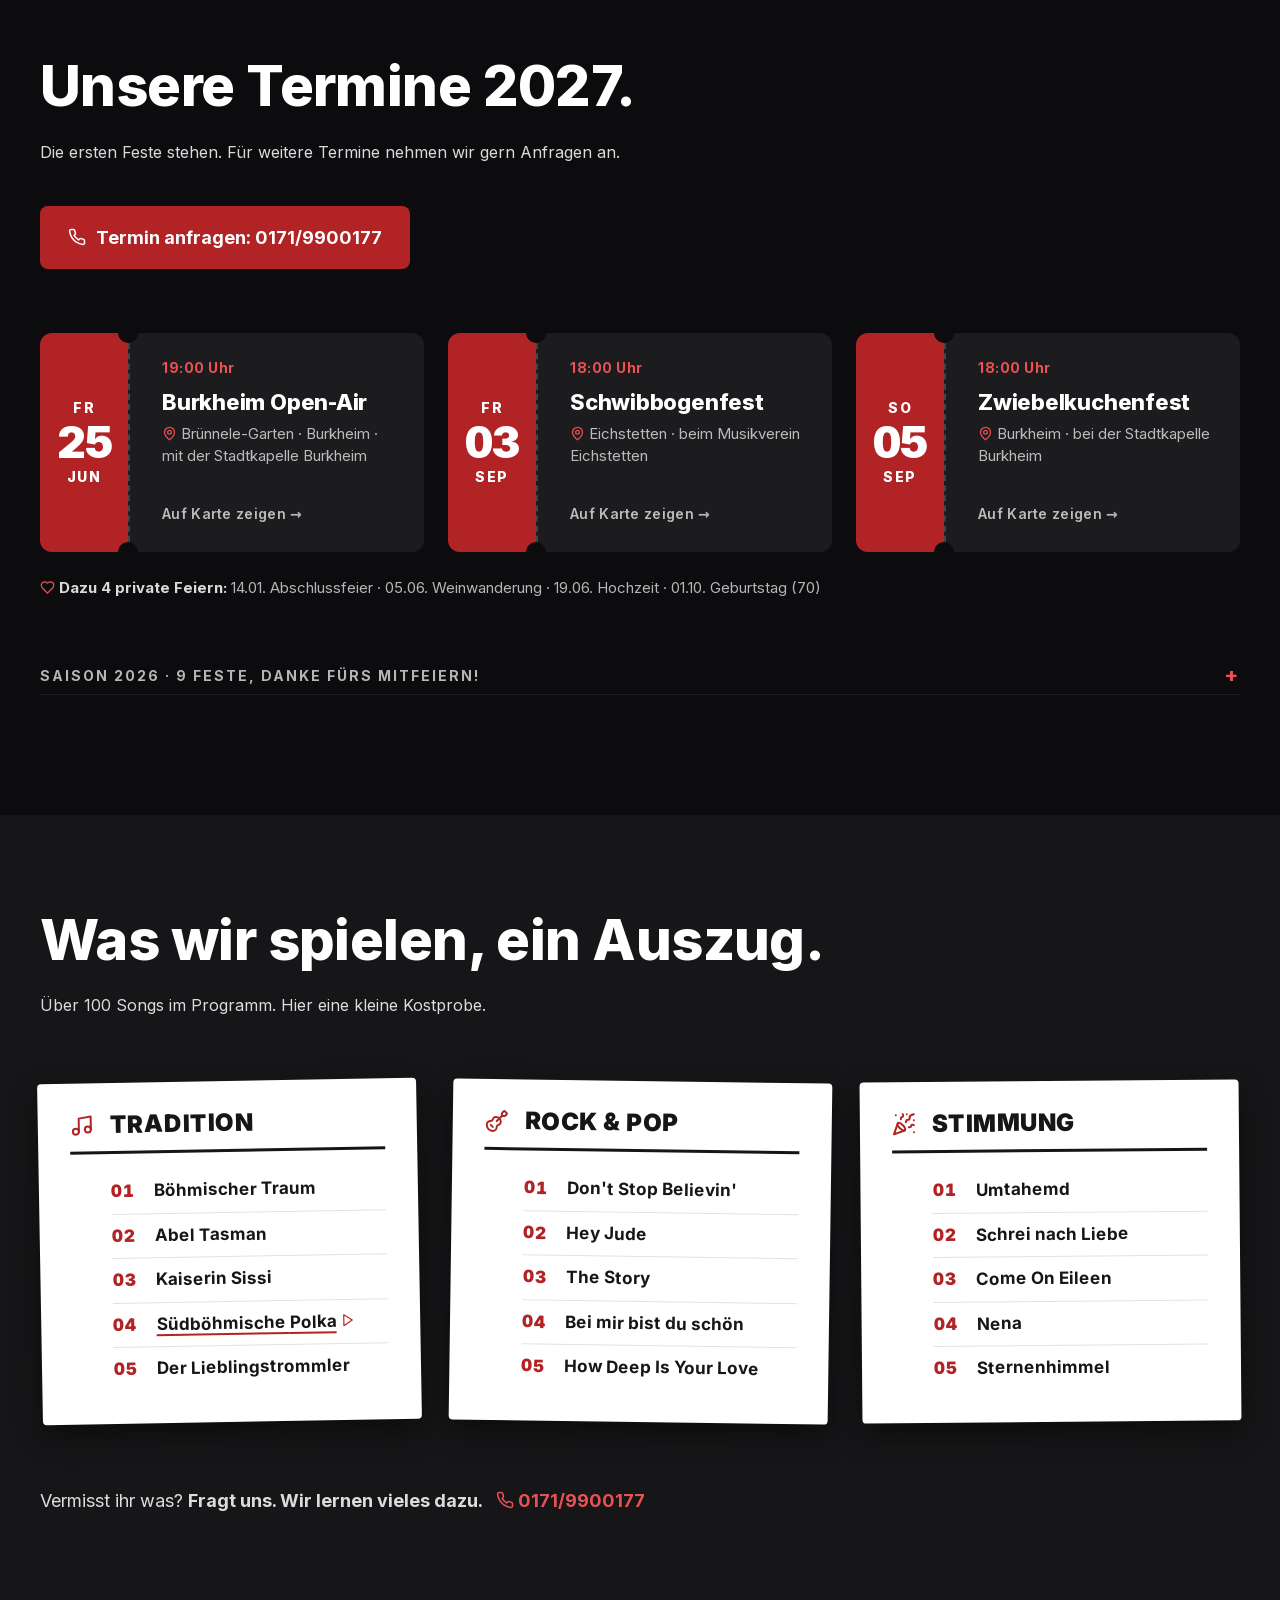
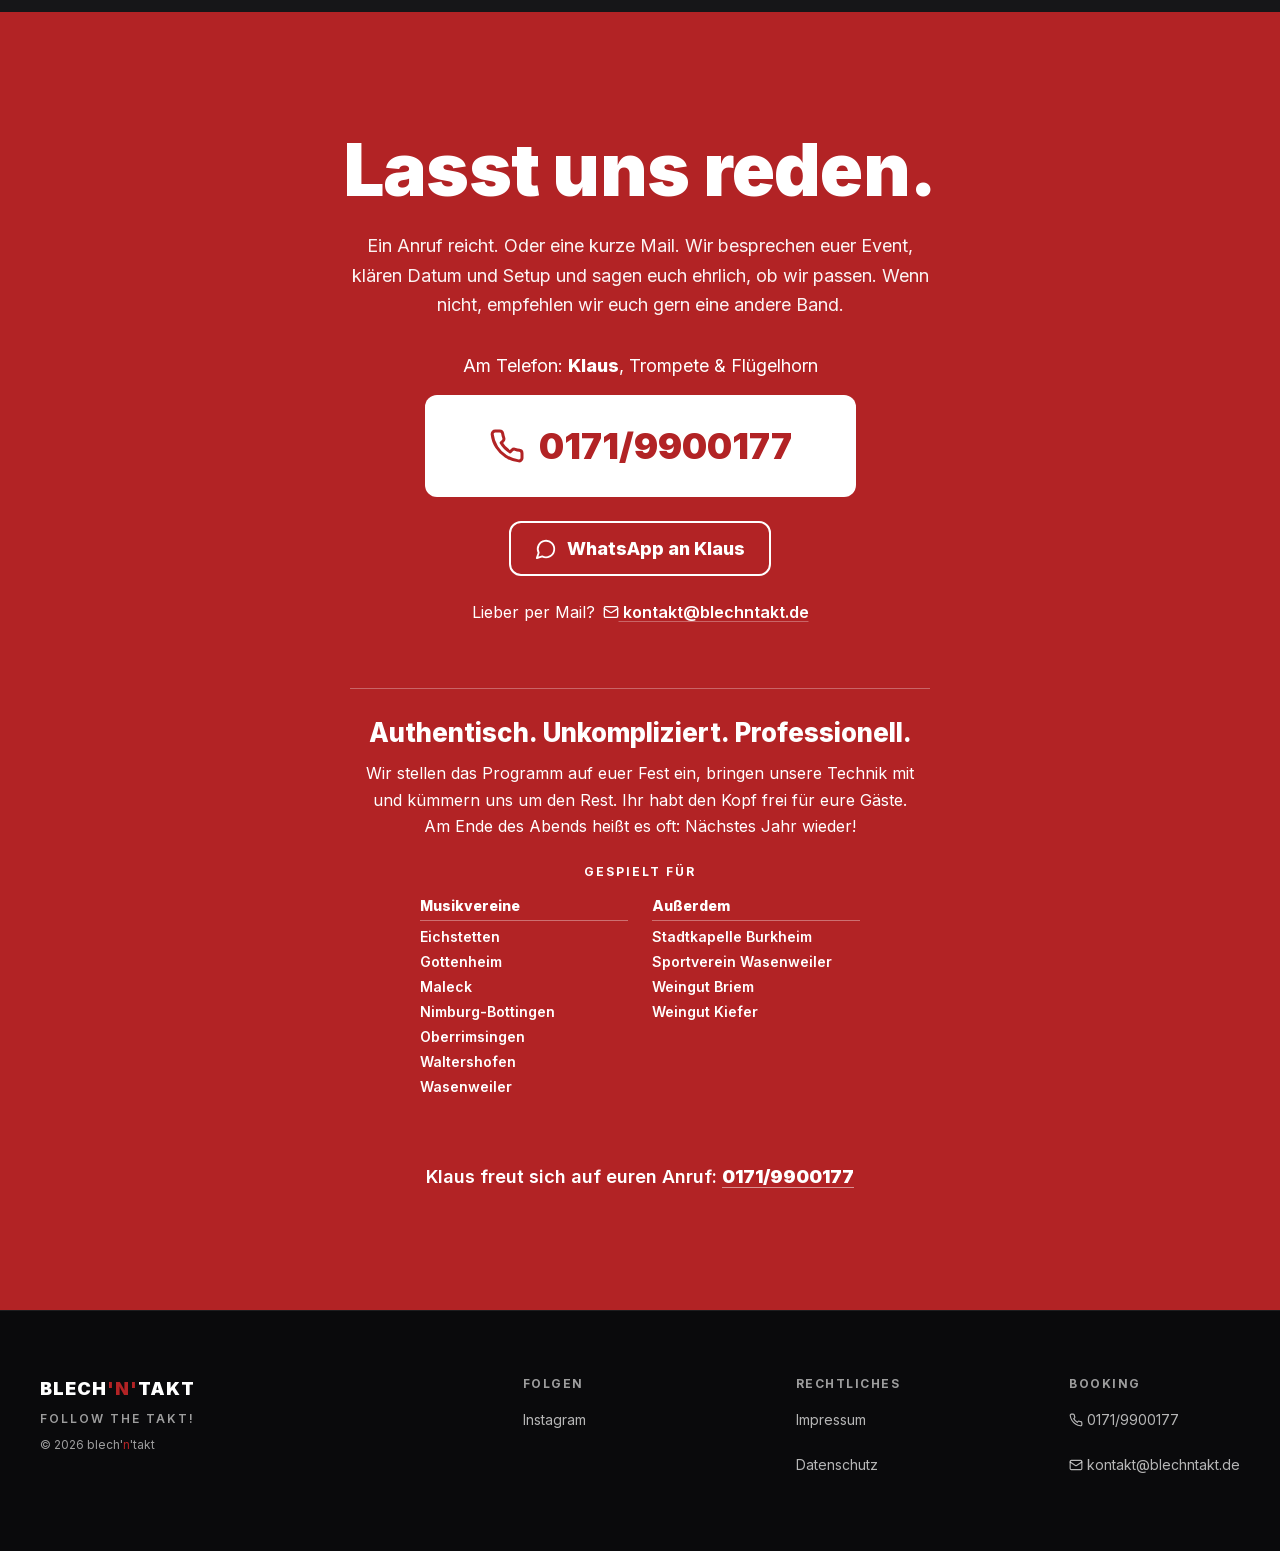
==== commit c7fc95ec: "Repertoire Stimmung: Schrei nach Liebe statt Düsco Hüt Co-Authored-By: Claude Opus 5.5 <noreply@anth" ====
--- a/index.html
+++ b/index.html
@@ -636,7 +636,7 @@
           </h3>
           <ol class="rep-cat__list" role="list">
             <li>Umtahemd</li>
-            <li>Düsco Hüt</li>
+            <li>Schrei nach Liebe</li>
             <li>Come On Eileen</li>
             <li>Nena</li>
             <li>Sternenhimmel</li>
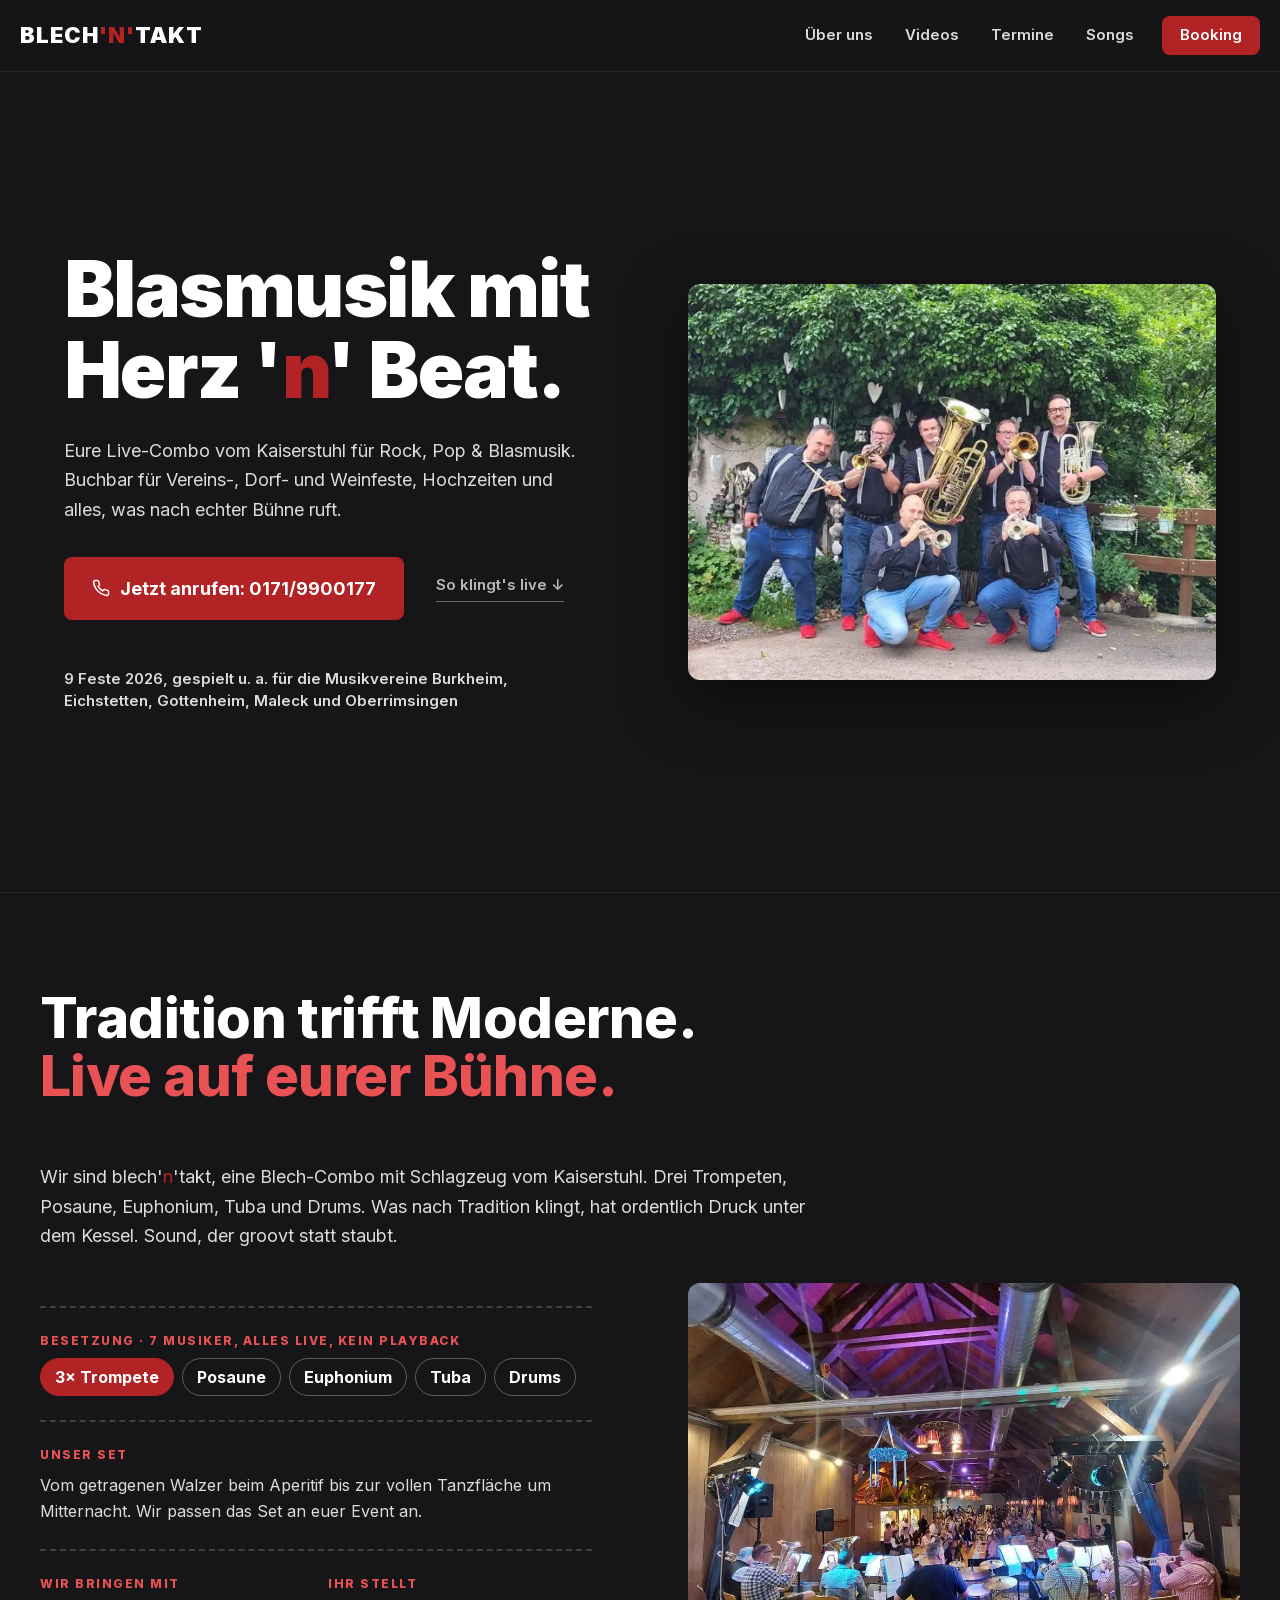
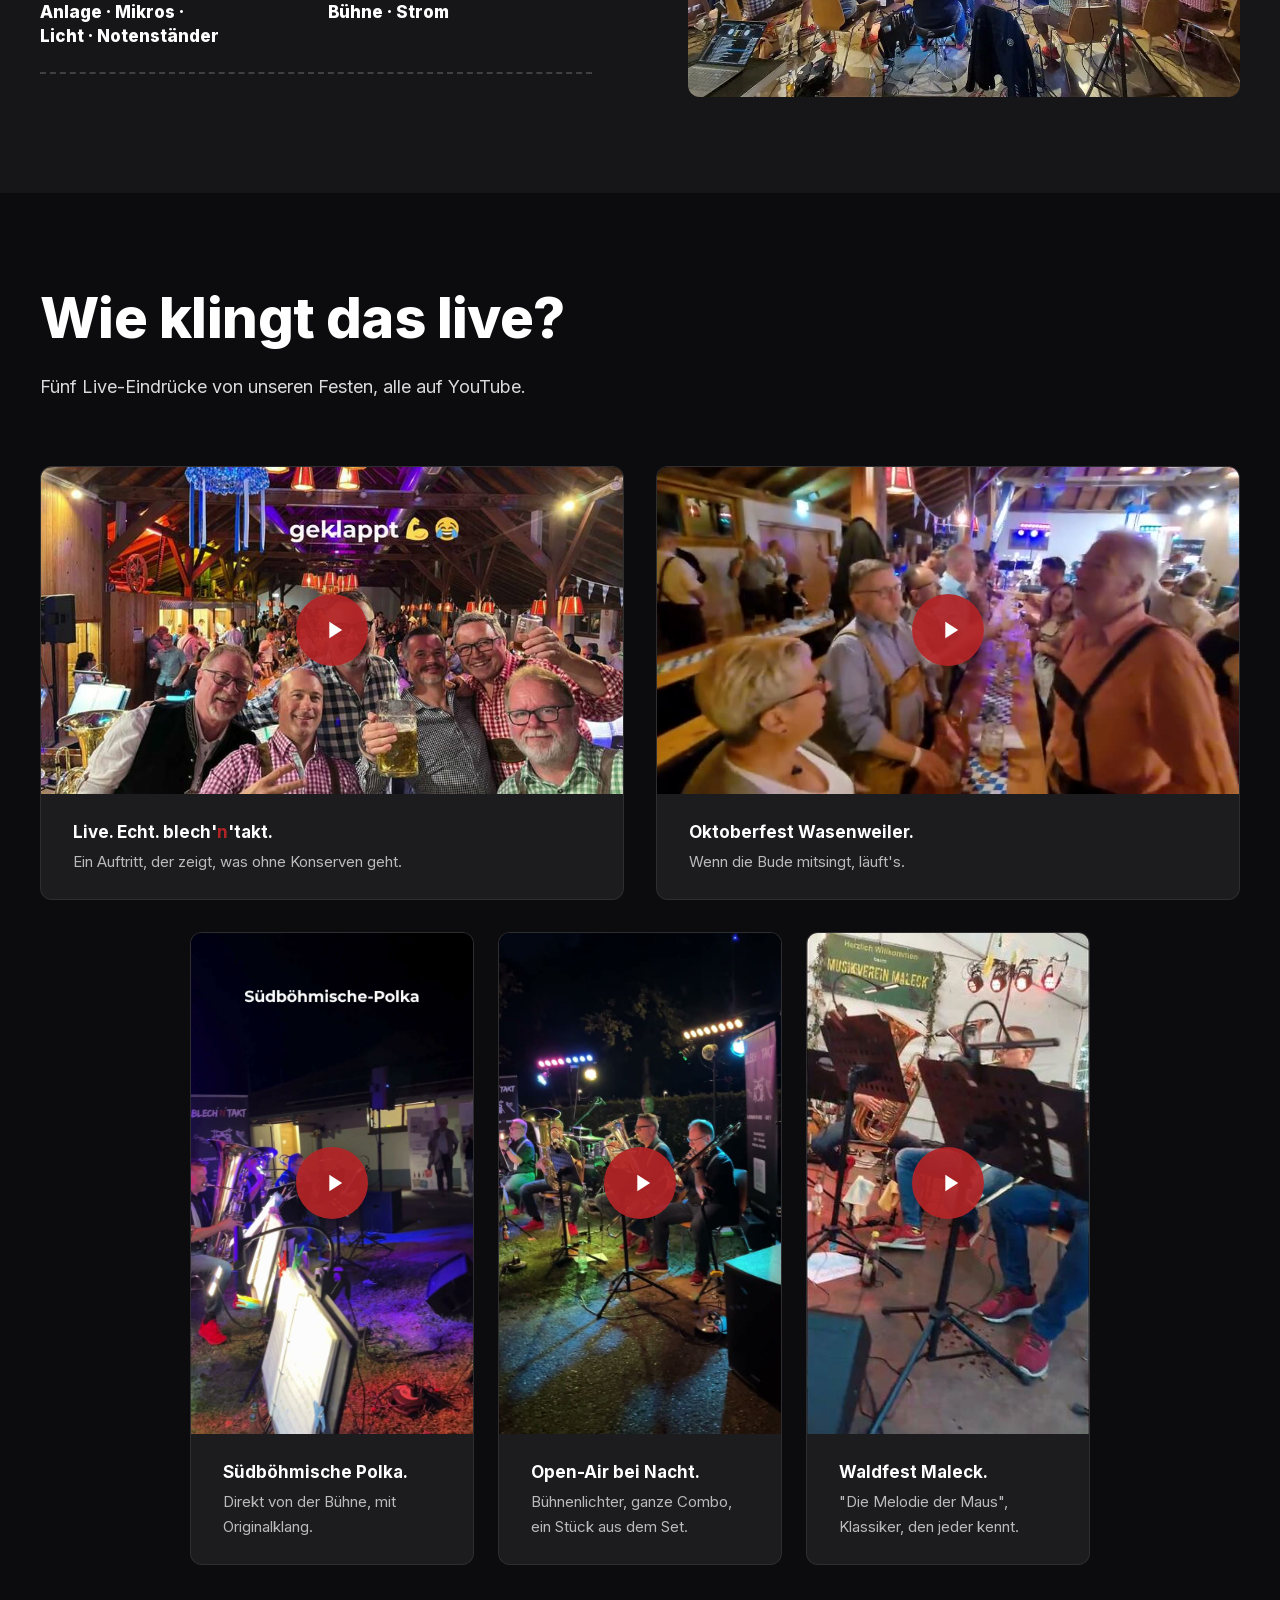
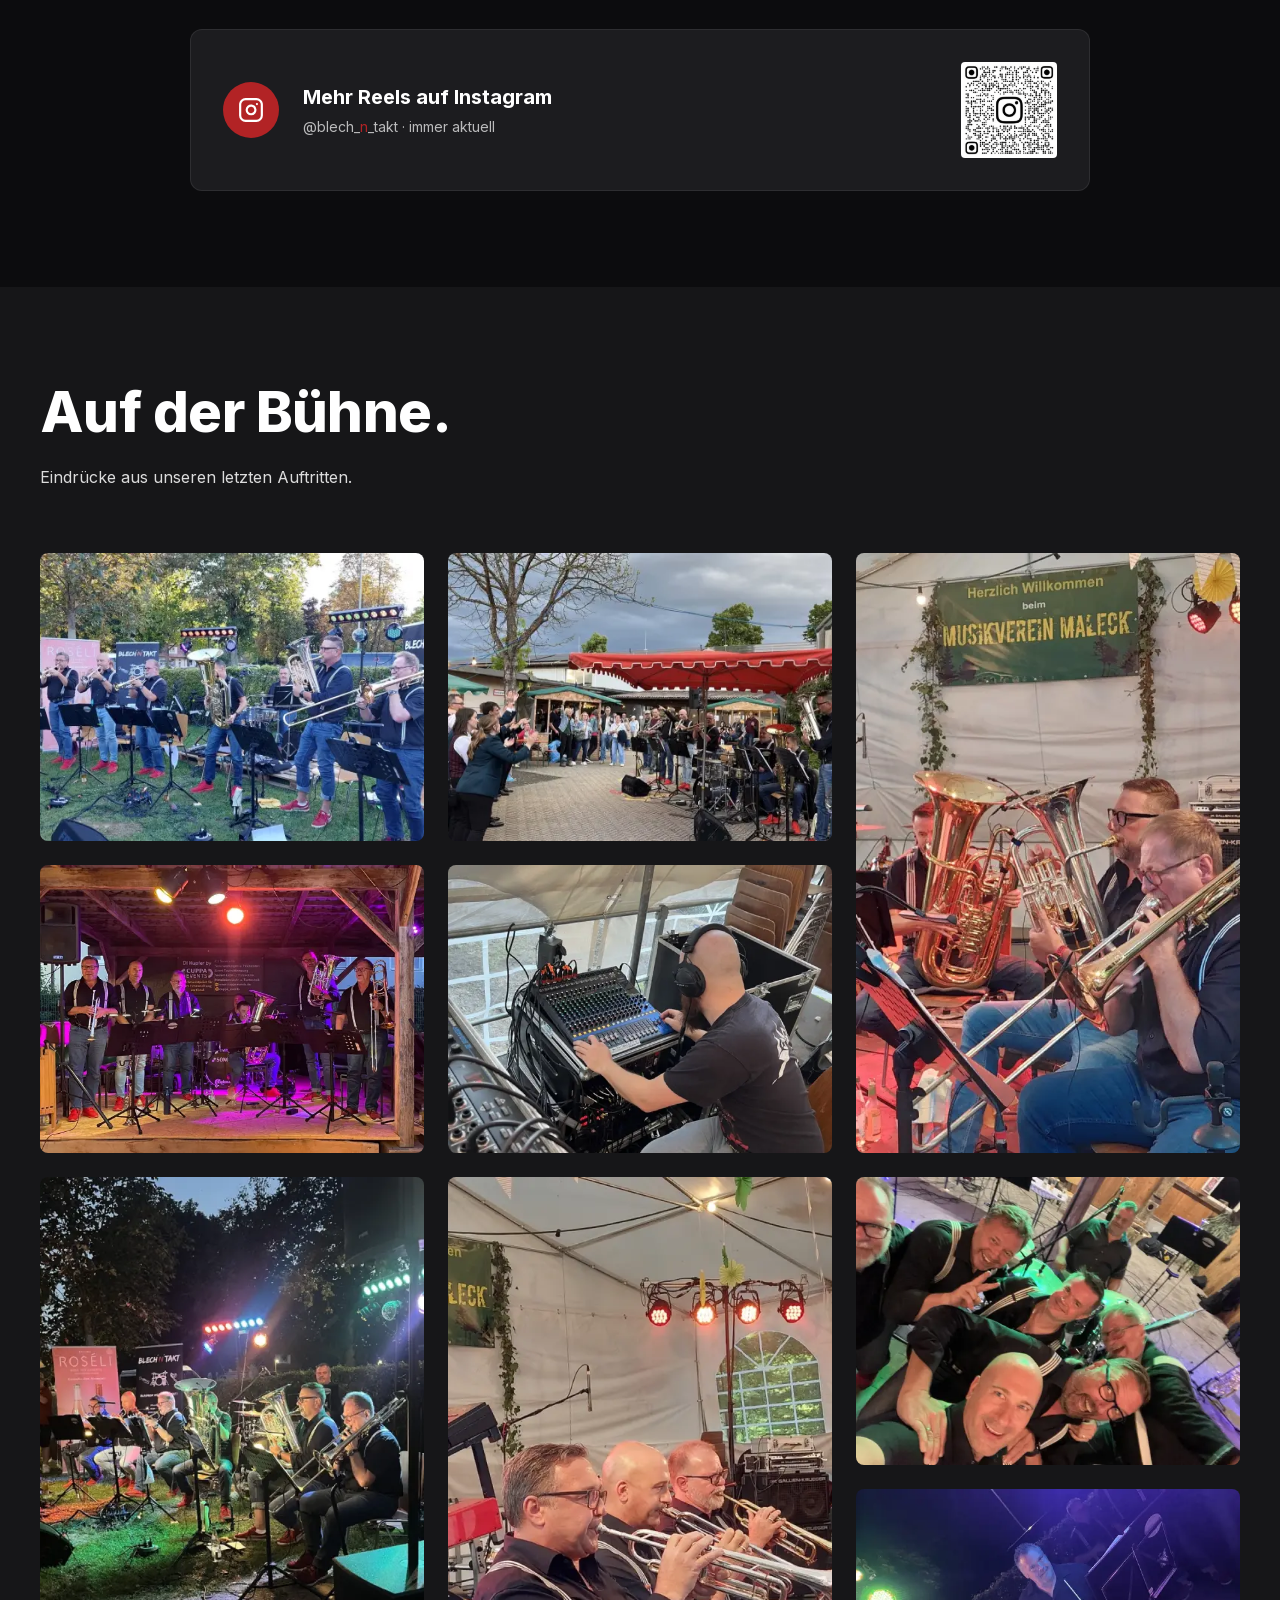
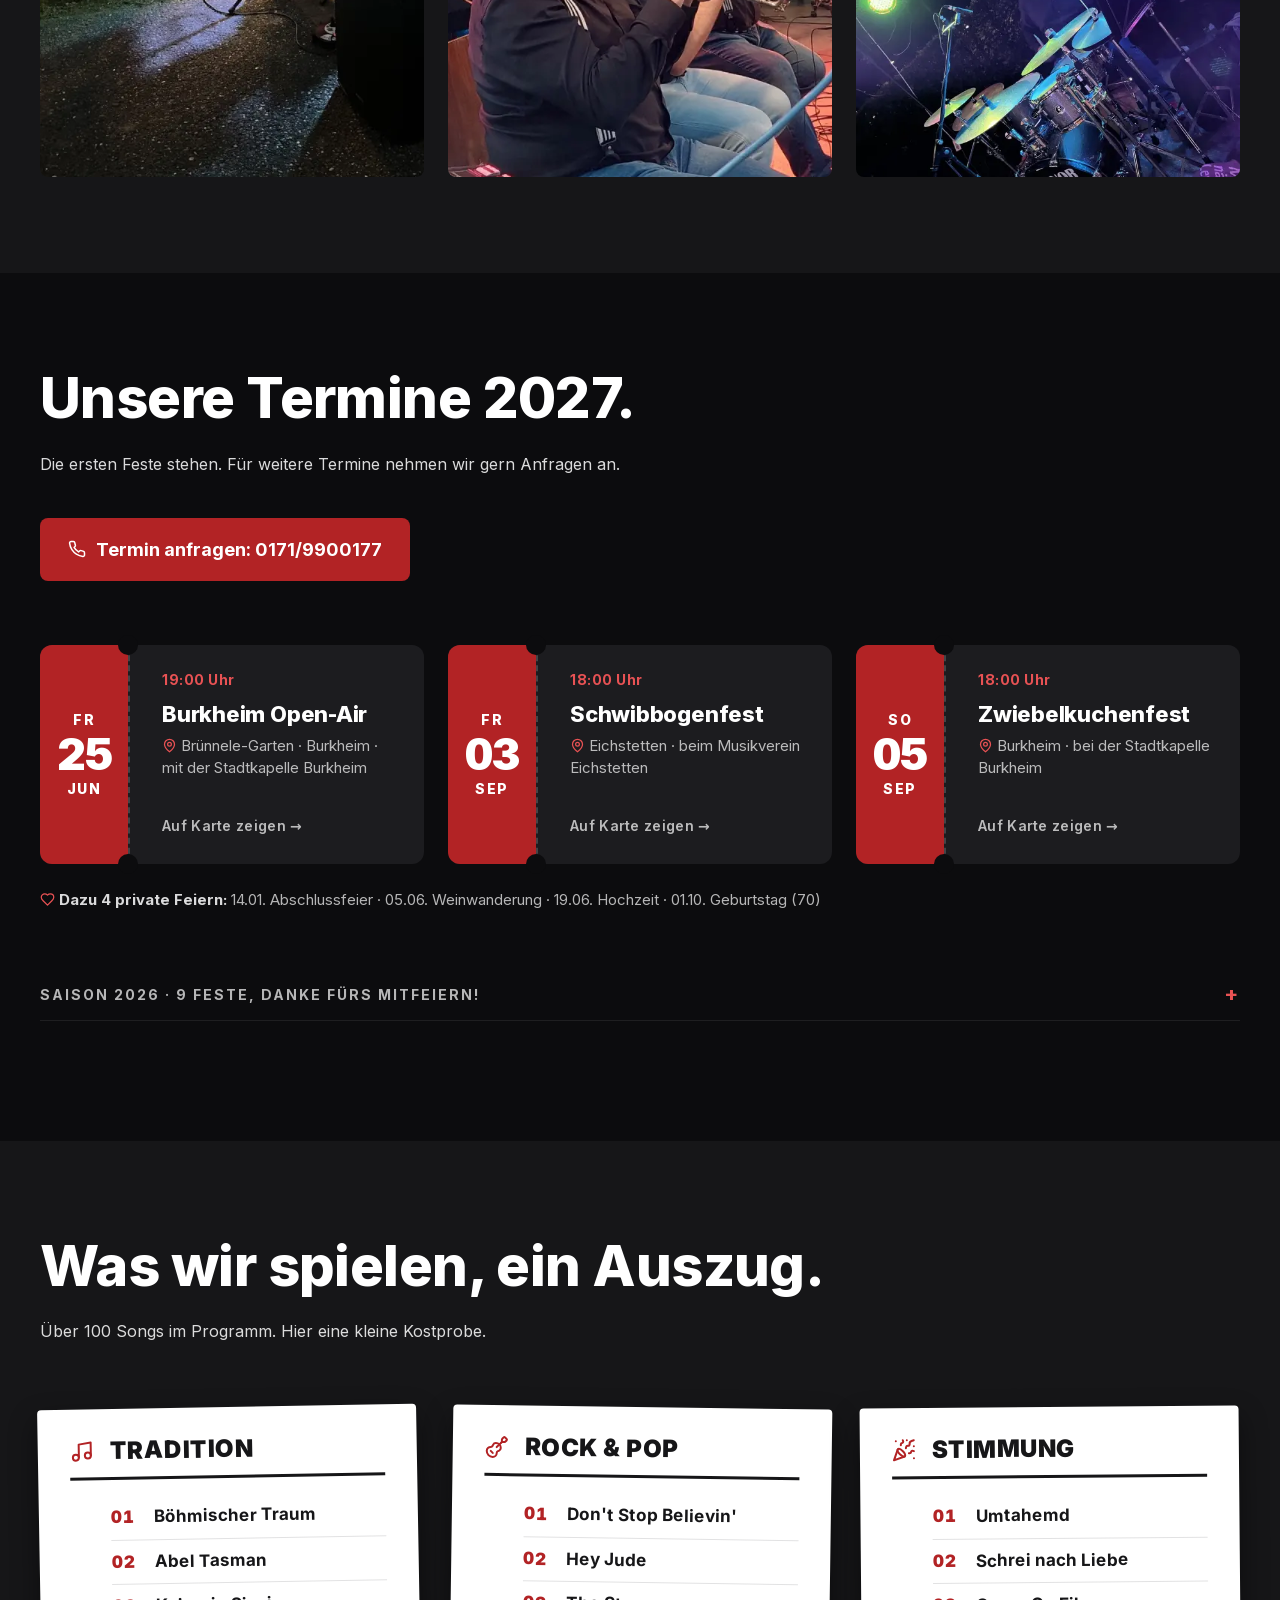
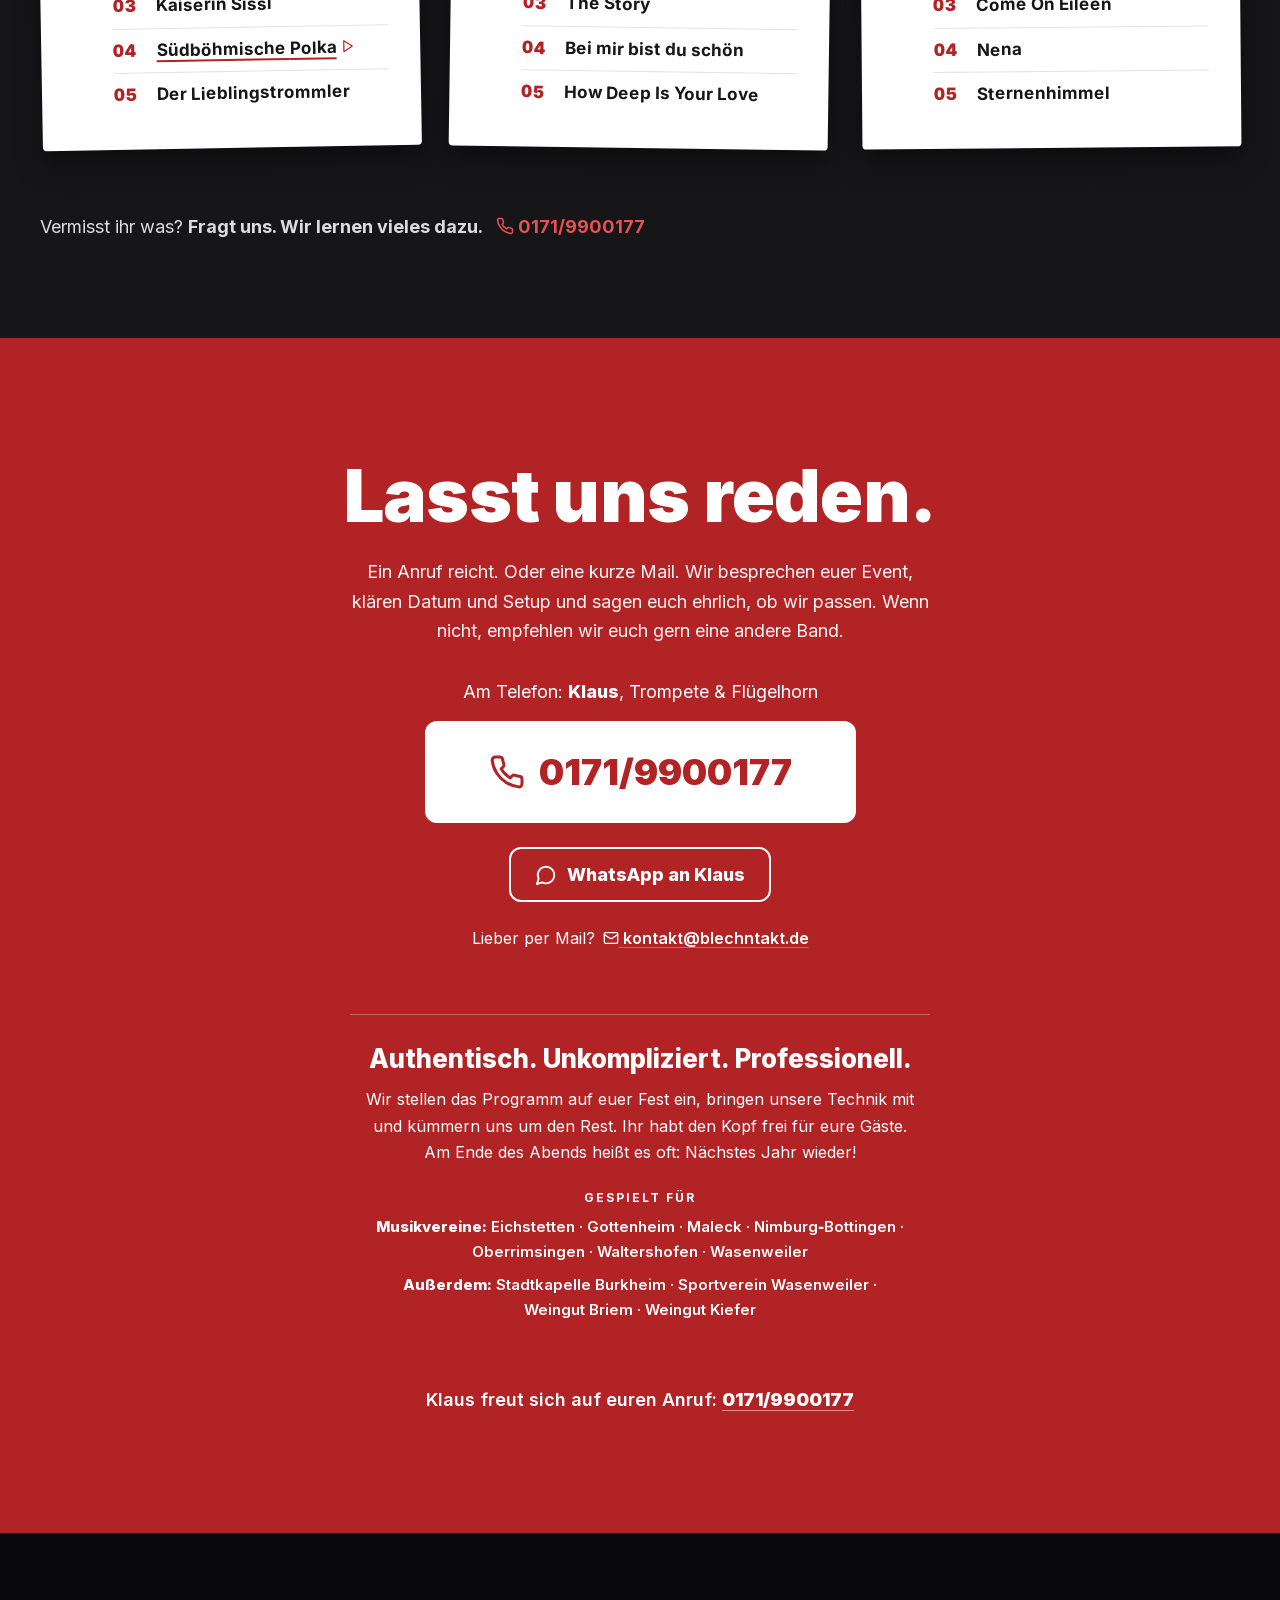
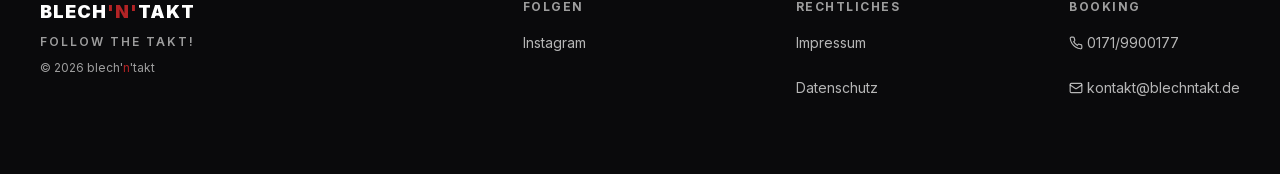
==== commit c06ac640: "Critique #8: Sticky-Leiste mit WhatsApp und ohne Booking-Überlappung, Galerie-Hochformate, Referenze" ====
--- a/index.html
+++ b/index.html
@@ -159,7 +159,7 @@
   <link rel="preload" as="image" type="image/webp"
         imagesrcset="assets/photos/hero-promo-mobile.webp 720w, assets/photos/hero-promo.webp 1100w"
         imagesizes="(max-width: 720px) 100vw, 50vw">
-  <link rel="stylesheet" href="styles.css?v=2026-10-27o">
+  <link rel="stylesheet" href="styles.css?v=2026-10-27p">
 
   <!-- Always open the page at the top, ignore browser scroll restoration -->
   <script>history.scrollRestoration = 'manual';</script>
@@ -268,11 +268,11 @@
           <div class="about__plan-row about__plan-split">
             <div>
               <p class="about__plan-label">Wir bringen mit</p>
-              <p class="about__plan-items">Anlage · Mikros · Licht · Notenständer</p>
+              <p class="about__plan-items">Anlage&nbsp;· Mikros&nbsp;· Licht&nbsp;· Notenständer</p>
             </div>
             <div>
               <p class="about__plan-label">Ihr stellt</p>
-              <p class="about__plan-items">Bühne · Strom</p>
+              <p class="about__plan-items">Bühne&nbsp;· Strom</p>
             </div>
           </div>
         </div>
@@ -301,7 +301,7 @@
           <div class="video-card__embed">
             <a class="video-card__poster" href="https://youtu.be/EqtS4aF9mco"
                target="_blank" rel="noopener"
-               aria-label="Video auf YouTube ansehen: Live. Echt. blech'n'takt.">
+               aria-label="Video auf YouTube ansehen: Live. Echt. blech'n'takt. (neuer Tab)">
               <img src="assets/videos/live-echt-poster.jpg?v=2026-10-27" alt="" loading="lazy">
               <span class="video-card__play" aria-hidden="true">
                 <svg width="28" height="28" viewBox="0 0 24 24" fill="currentColor"><path d="M8 5v14l11-7z"/></svg>
@@ -318,7 +318,7 @@
           <div class="video-card__embed">
             <a class="video-card__poster" href="https://youtu.be/L-jSIFcngzg"
                target="_blank" rel="noopener"
-               aria-label="Video auf YouTube ansehen: Oktoberfest Wasenweiler">
+               aria-label="Video auf YouTube ansehen: Oktoberfest Wasenweiler (neuer Tab)">
               <img src="assets/videos/wasen-poster.jpg" alt="" loading="lazy">
               <span class="video-card__play" aria-hidden="true">
                 <svg width="28" height="28" viewBox="0 0 24 24" fill="currentColor"><path d="M8 5v14l11-7z"/></svg>
@@ -337,7 +337,7 @@
           <div class="video-card__embed">
             <a class="video-card__poster" href="https://youtube.com/shorts/HAn1wl49QCs"
                target="_blank" rel="noopener"
-               aria-label="Video auf YouTube ansehen: Südböhmische Polka">
+               aria-label="Video auf YouTube ansehen: Südböhmische Polka (neuer Tab)">
               <img src="assets/videos/polka-poster.jpg" alt="" loading="lazy">
               <span class="video-card__play" aria-hidden="true">
                 <svg width="28" height="28" viewBox="0 0 24 24" fill="currentColor"><path d="M8 5v14l11-7z"/></svg>
@@ -354,7 +354,7 @@
           <div class="video-card__embed">
             <a class="video-card__poster" href="https://youtube.com/shorts/DJIiuMZNqpE"
                target="_blank" rel="noopener"
-               aria-label="Video auf YouTube ansehen: Open-Air-Auftritt bei Nacht">
+               aria-label="Video auf YouTube ansehen: Open-Air-Auftritt bei Nacht (neuer Tab)">
               <img src="assets/videos/auftritt-3-poster.jpg" alt="" loading="lazy">
               <span class="video-card__play" aria-hidden="true">
                 <svg width="28" height="28" viewBox="0 0 24 24" fill="currentColor"><path d="M8 5v14l11-7z"/></svg>
@@ -371,7 +371,7 @@
           <div class="video-card__embed">
             <a class="video-card__poster" href="https://youtube.com/shorts/EoaLid6r-DI"
                target="_blank" rel="noopener"
-               aria-label="Video auf YouTube ansehen: Waldfest Maleck">
+               aria-label="Video auf YouTube ansehen: Waldfest Maleck (neuer Tab)">
               <img src="assets/videos/short-3-poster.jpg" alt="" loading="lazy">
               <span class="video-card__play" aria-hidden="true">
                 <svg width="28" height="28" viewBox="0 0 24 24" fill="currentColor"><path d="M8 5v14l11-7z"/></svg>
@@ -425,16 +425,16 @@
                     srcset="assets/photos/gallery-02-600.webp 600w, assets/photos/gallery-02-1200.webp 1200w">
             <img src="assets/photos/gallery-02.jpg"
                  alt="blech'n'takt im Pavillon, das Publikum jubelt und applaudiert während des Auftritts."
-                 width="1200" height="900" loading="lazy">
-          </picture>
-        </figure></li>
-        <li><figure class="gallery__item">
+                 width="1200" height="675" loading="lazy">
+          </picture>
+        </figure></li>
+        <li class="gallery__tall"><figure class="gallery__item gallery__item--tall">
           <picture>
             <source type="image/webp" sizes="(min-width: 1100px) 290px, (min-width: 720px) 33vw, 50vw"
                     srcset="assets/photos/gallery-08-600.webp 600w, assets/photos/gallery-08-900.webp 900w">
             <img src="assets/photos/gallery-08.jpg"
                  alt="Detail-Aufnahme von Tuba, Euphonium und Posaune in goldenem Bühnenlicht beim Musikverein Maleck."
-                 width="900" height="1200" loading="lazy">
+                 width="900" height="1200" loading="lazy" style="object-position: 50% 70%">
           </picture>
         </figure></li>
         <li><figure class="gallery__item">
@@ -452,25 +452,25 @@
                     srcset="assets/photos/gallery-11-600.webp 600w, assets/photos/gallery-11-900.webp 900w">
             <img src="assets/photos/gallery-11.jpg"
                  alt="Unser Tontechniker am Mischpult mit Kopfhörern, konzentriert beim Mischen während eines Open-Air-Auftritts."
-                 width="900" height="1200" loading="lazy">
-          </picture>
-        </figure></li>
-        <li><figure class="gallery__item">
+                 width="900" height="1200" loading="lazy" style="object-position: 60% 45%">
+          </picture>
+        </figure></li>
+        <li class="gallery__tall"><figure class="gallery__item gallery__item--tall">
           <picture>
             <source type="image/webp" sizes="(min-width: 1100px) 290px, (min-width: 720px) 33vw, 50vw"
                     srcset="assets/photos/gallery-04-600.webp 600w, assets/photos/gallery-04-900.webp 900w">
             <img src="assets/photos/gallery-04.jpg"
                  alt="Open-Air-Auftritt vor Roséli-Banner, Posaune im Vordergrund, rote Schuhe deutlich sichtbar."
-                 width="1200" height="1600" loading="lazy">
-          </picture>
-        </figure></li>
-        <li><figure class="gallery__item">
+                 width="900" height="1200" loading="lazy" style="object-position: 50% 60%">
+          </picture>
+        </figure></li>
+        <li class="gallery__tall"><figure class="gallery__item gallery__item--tall">
           <picture>
             <source type="image/webp" sizes="(min-width: 1100px) 290px, (min-width: 720px) 33vw, 50vw"
                     srcset="assets/photos/gallery-10-600.webp 600w, assets/photos/gallery-10-900.webp 900w">
             <img src="assets/photos/gallery-10.jpg"
                  alt="Drei Trompeter sitzen nebeneinander beim Auftritt im Festzelt, schwarzer Look mit Hosenträgern."
-                 width="900" height="1200" loading="lazy">
+                 width="900" height="1200" loading="lazy" style="object-position: 50% 65%">
           </picture>
         </figure></li>
         <li><figure class="gallery__item">
@@ -488,7 +488,7 @@
                     srcset="assets/photos/gallery-06-600.webp 600w, assets/photos/gallery-06-1200.webp 1200w">
             <img src="assets/photos/gallery-06.jpg"
                  alt="Tobi am Schlagzeug während eines Auftritts, lila-blaues Bühnenlicht."
-                 width="900" height="1200" loading="lazy">
+                 width="1200" height="900" loading="lazy">
           </picture>
         </figure></li>
       </ul>
@@ -575,7 +575,7 @@
       </p>
 
       <details class="gigs__season">
-        <summary><h3 class="gigs__month">Saison 2026 · 9 Feste, danke fürs Mitfeiern!</h3></summary>
+        <summary class="gigs__month">Saison 2026 · 9 Feste, danke fürs Mitfeiern!</summary>
         <ul class="gigs__past" role="list">
         <li><span class="gigs__past-date">19.06.</span> <span class="gigs__past-name">Glotterfest</span> <span class="gigs__past-place">Nimburg</span></li>
         <li><span class="gigs__past-date">21.06.</span> <span class="gigs__past-name">Weingut Kiefer</span> <span class="gigs__past-place">Eichstetten</span></li>
@@ -609,7 +609,7 @@
             <li>
               <a class="rep-cat__video" href="https://youtube.com/shorts/HAn1wl49QCs"
                  rel="noopener" target="_blank"
-                 aria-label="Südböhmische Polka, Video auf YouTube ansehen">
+                 aria-label="Südböhmische Polka, Video auf YouTube ansehen (neuer Tab)">
                 Südböhmische <span>Polka<svg class="icon" aria-hidden="true"><use href="#i-play"/></svg></span>
               </a>
             </li>
@@ -684,22 +684,13 @@
           <br>Am Ende des Abends heißt es oft: Nächstes&nbsp;Jahr&nbsp;wieder!
         </p>
         <p class="booking__refs-title">Gespielt für</p>
-        <div class="booking__refs">
-          <div>
-            <p class="booking__refs-group">Musikvereine</p>
-            <ul role="list">
-              <li>Eichstetten</li><li>Gottenheim</li><li>Maleck</li><li>Nimburg-Bottingen</li>
-              <li>Oberrimsingen</li><li>Waltershofen</li><li>Wasenweiler</li>
-            </ul>
-          </div>
-          <div>
-            <p class="booking__refs-group">Außerdem</p>
-            <ul role="list">
-              <li>Stadtkapelle Burkheim</li><li>Sportverein Wasenweiler</li>
-              <li>Weingut Briem</li><li>Weingut Kiefer</li>
-            </ul>
-          </div>
-        </div>
+        <p class="booking__refs">
+          <strong>Musikvereine:</strong> Eichstetten&nbsp;· Gottenheim&nbsp;· Maleck&nbsp;· Nimburg&#8209;Bottingen&nbsp;·
+          Oberrimsingen&nbsp;· Waltershofen&nbsp;· Wasenweiler
+        </p>
+        <p class="booking__refs">
+          <strong>Außerdem:</strong> Stadtkapelle Burkheim&nbsp;· Sportverein Wasenweiler&nbsp;· Weingut&nbsp;Briem&nbsp;· Weingut&nbsp;Kiefer
+        </p>
       </div>
       <p class="booking__echo">
         Klaus freut sich auf euren Anruf:
@@ -720,7 +711,7 @@
 
     <nav class="site-footer__col" aria-label="Social Media">
       <h3>Folgen</h3>
-      <a href="https://instagram.com/blech_n_takt" rel="noopener" target="_blank">Instagram</a>
+      <a href="https://instagram.com/blech_n_takt" rel="noopener" target="_blank" aria-label="Instagram (neuer Tab)">Instagram</a>
     </nav>
 
     <nav class="site-footer__col" aria-label="Rechtliches">
@@ -737,9 +728,15 @@
   </div>
 </footer>
 
-<a href="tel:+491719900177" class="sticky-call" aria-label="Jetzt anrufen unter 0171 9900177">
-  <svg class="icon" aria-hidden="true"><use href="#i-phone"/></svg> Anrufen: 0171/9900177
-</a>
+<div class="sticky-call">
+  <a href="tel:+491719900177" class="sticky-call__tel" aria-label="Jetzt anrufen unter 0171 9900177">
+    <svg class="icon" aria-hidden="true"><use href="#i-phone"/></svg> Anrufen: 0171/9900177
+  </a>
+  <a href="https://wa.me/491719900177?text=Hallo%20Klaus%2C%20wir%20h%C3%A4tten%20eine%20Booking-Anfrage.%20Datum%3A%20%20Ort%3A%20" class="sticky-call__wa" rel="noopener" target="_blank"
+     aria-label="Klaus per WhatsApp schreiben (neuer Tab)">
+    <svg class="icon" aria-hidden="true"><use href="#i-chat"/></svg>
+  </a>
+</div>
 
 <script>
   // Mark gigs whose date (DD.MM.YYYY) lies before today as "gespielt"
@@ -761,15 +758,18 @@
   })();
 </script>
 <script>
-  // Hide the sticky call bar while the hero CTA or the big booking phone button is visible
+  // Hide the sticky call bar while the hero CTA or the big booking phone button is visible,
+  // and for the rest of the red booking block once that button has scrolled past
   (function () {
     var bar = document.querySelector('.sticky-call');
-    var targets = [document.querySelector('.hero__cta-group'), document.querySelector('.booking__cta-tel')];
+    var bookingTel = document.querySelector('.booking__cta-tel');
+    var targets = [document.querySelector('.hero__cta-group'), bookingTel];
     if (!bar || !('IntersectionObserver' in window)) return;
     var visible = new Set();
     var observer = new IntersectionObserver(function (entries) {
       entries.forEach(function (e) {
-        if (e.isIntersecting) visible.add(e.target); else visible.delete(e.target);
+        var passed = e.target === bookingTel && e.boundingClientRect.top < 0;
+        if (e.isIntersecting || passed) visible.add(e.target); else visible.delete(e.target);
       });
       bar.classList.toggle('sticky-call--hidden', visible.size > 0);
     }, { rootMargin: '0px 0px -100px 0px' });  // iOS Safari's bottom toolbar overlaps the last ~100px
--- a/styles.css
+++ b/styles.css
@@ -158,7 +158,7 @@
 .red-n { color: var(--color-accent); }  /* logo letter, keeps exact brand red */
 
 /* Red focus ring would vanish on red surfaces */
-.booking :focus-visible, .btn--primary:focus-visible, .sticky-call:focus-visible { outline-color: var(--color-text); }
+.booking :focus-visible, .btn--primary:focus-visible, .sticky-call :focus-visible { outline-color: var(--color-text); }
 
 /* Even line lengths in headings (no lone word on the last line) */
 .hero__title, .section-title, .booking__title { text-wrap: balance; }
@@ -696,7 +696,8 @@
   object-fit: cover;
   transition: transform var(--transition-slow);
 }
-.gallery__item--tall { aspect-ratio: 3/4; }
+/* Portraits stay 4:3 in the phone strip, span two rows in the grid */
+.gallery__item--tall { aspect-ratio: 4/3; }
 
 @media (hover: hover) {
   .gallery__item:hover img { transform: scale(1.04); }
@@ -704,6 +705,8 @@
 
 @media (min-width: 720px) {
   .gallery__grid { grid-template-columns: repeat(3, 1fr); gap: var(--space-md); }
+  .gallery__grid .gallery__tall { grid-row: span 2; }
+  .gallery__item--tall { aspect-ratio: auto; height: 100%; }
 }
 
 /* Phones: swipe strip like the shorts instead of a 1,000px tall grid */
@@ -751,7 +754,7 @@
 .gigs__season .gigs__month { flex: 1; display: flex; justify-content: space-between; gap: var(--space-sm); }
 .gigs__season .gigs__month::after { content: "+"; font-size: 20px; line-height: 1; color: var(--color-accent-text); }
 .gigs__season[open] .gigs__month::after { content: "–"; }
-.gigs__season summary:hover .gigs__month { color: var(--color-text); }
+.gigs__season summary:hover { color: var(--color-text); }
 
 .gigs__month {
   font-size: 14px;
@@ -934,7 +937,7 @@
 }
 
 @media (min-width: 720px) and (max-width: 1099px) {
-  .gigs__list { max-width: 640px; margin-inline: auto; }
+  .gigs__list { max-width: 640px; }
 }
 @media (min-width: 1100px) {
   .gigs__list { grid-template-columns: repeat(3, 1fr); }
@@ -961,7 +964,7 @@
 
 .repertoire__grid {
   display: grid;
-  grid-template-columns: 1fr;
+  grid-template-columns: minmax(0, 1fr);
   gap: var(--space-lg);
   margin-bottom: var(--space-xl);
 }
@@ -1112,23 +1115,13 @@
   text-transform: uppercase;
 }
 .booking__refs {
-  display: grid;
-  grid-template-columns: 1fr 1fr;
-  gap: var(--space-md);
-  max-width: 440px;
-  margin: var(--space-sm) auto 0;
-  text-align: left;
-  font-size: var(--font-size-small);
+  margin-top: var(--space-xs);
+  font-size: 15px;
   font-weight: 600;
-  line-height: 1.35;
-}
-.booking__refs-group {
-  margin-bottom: 4px;
-  padding-bottom: 4px;
-  border-bottom: 1px solid rgba(255, 255, 255, 0.35);
-  font-weight: 800;
-}
-.booking__refs li { padding: 3px 0; }
+  line-height: var(--line-height-relaxed);
+  text-wrap: pretty;
+}
+.booking__refs strong { font-weight: 800; }
 
 /* Closing echo: the page ends on the call, not on the reference list */
 .booking__echo {
@@ -1290,19 +1283,27 @@
   bottom: 0;
   display: none;
   align-items: center;
+  background: var(--color-accent);
+  z-index: var(--z-sticky);
+  box-shadow: 0 -4px 20px rgba(0, 0, 0, 0.3);
+  border-top: 1px solid rgba(255, 255, 255, 0.35);
+}
+.sticky-call__tel,
+.sticky-call__wa {
+  display: flex;
+  align-items: center;
   justify-content: center;
-  gap: 10px;
-  background: var(--color-accent);
-  color: var(--color-text);
-  padding: 14px 16px;
+  min-height: 52px;
+  color: var(--color-text);
   font-weight: 700;
   font-size: 16px;
   text-decoration: none;
-  z-index: var(--z-sticky);
-  box-shadow: 0 -4px 20px rgba(0, 0, 0, 0.3);
-  border-top: 1px solid rgba(255, 255, 255, 0.35);
-}
-.sticky-call:hover { background: var(--color-accent-hover); }
+}
+.sticky-call__tel { flex: 1; gap: 10px; padding: 0 12px; }
+.sticky-call__wa { width: 72px; border-left: 1px solid rgba(255, 255, 255, 0.35); }
+.sticky-call__wa .icon { width: 24px; height: 24px; }
+.sticky-call__tel:hover, .sticky-call__wa:hover { background: var(--color-accent-hover); }
+.sticky-call :focus-visible { outline-offset: -4px; }
 .sticky-call { transition: transform var(--transition-base); }
 .sticky-call--hidden { transform: translateY(110%); }
 
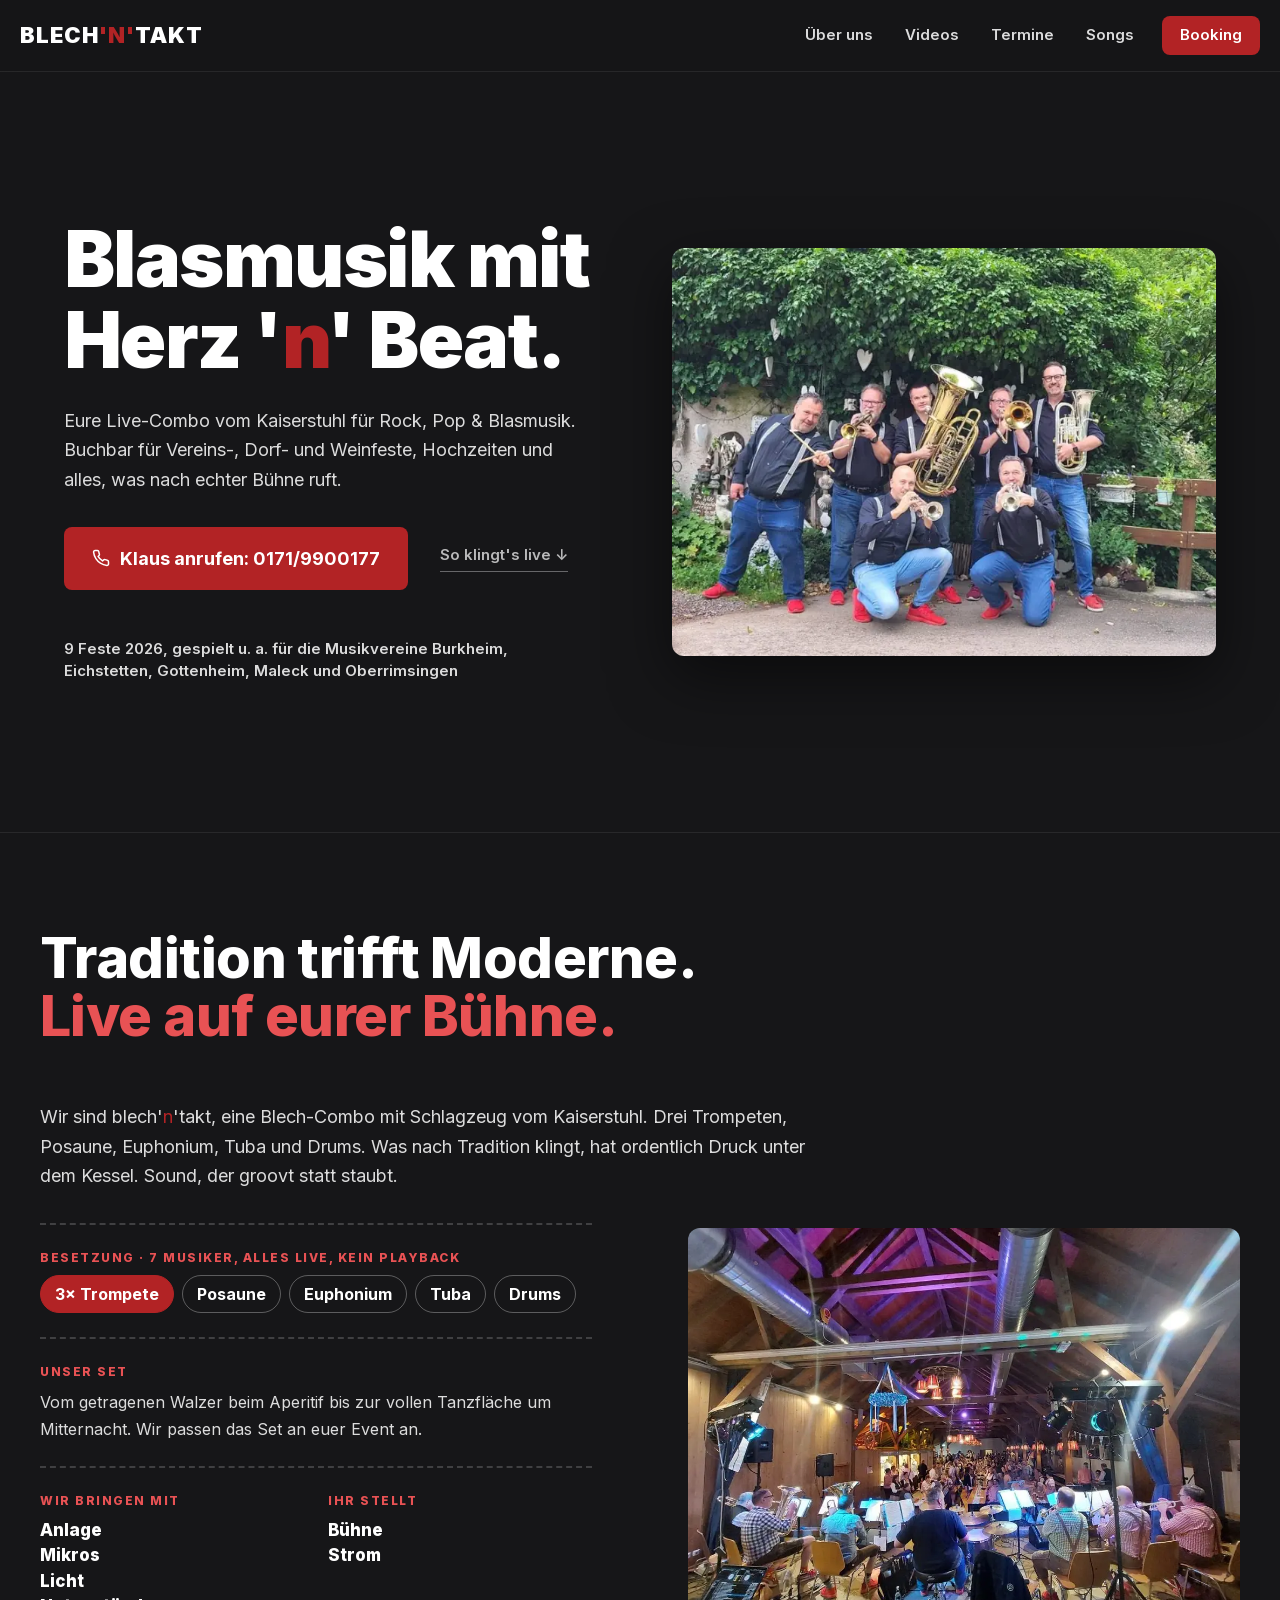
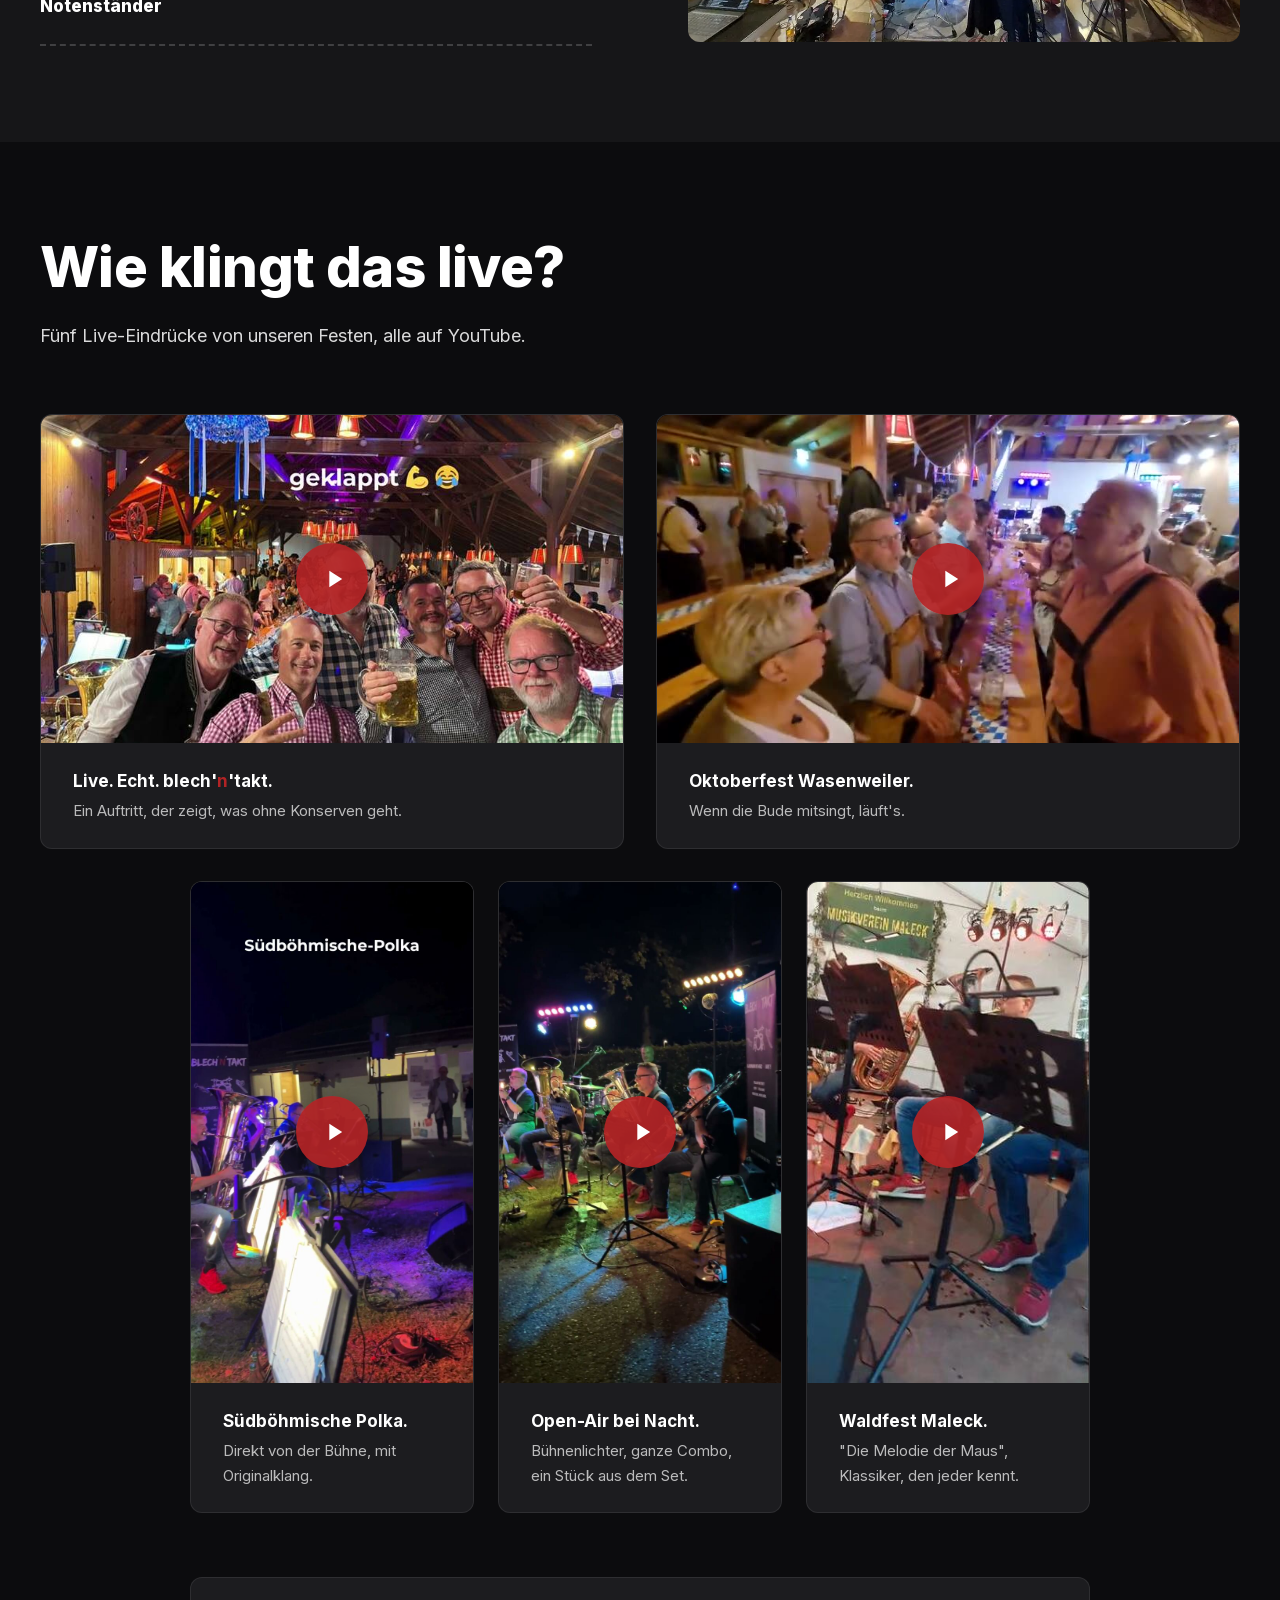
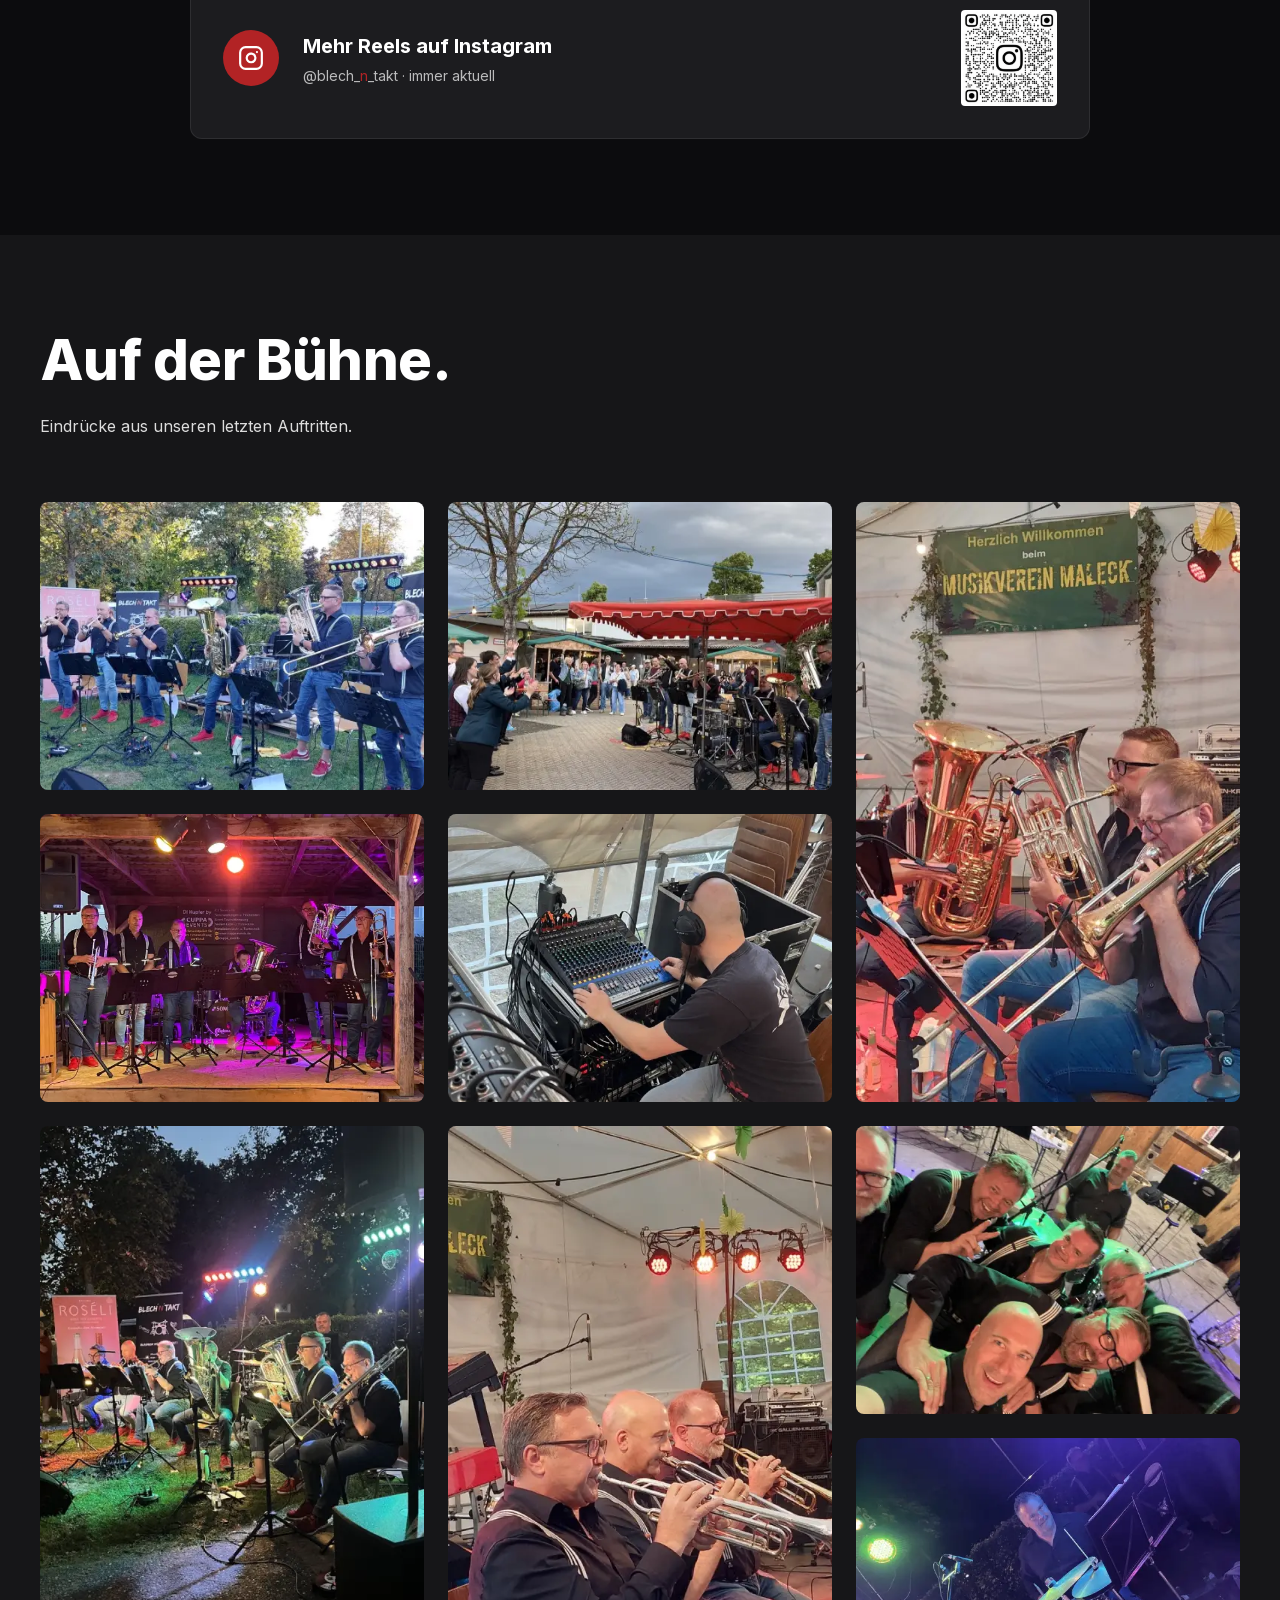
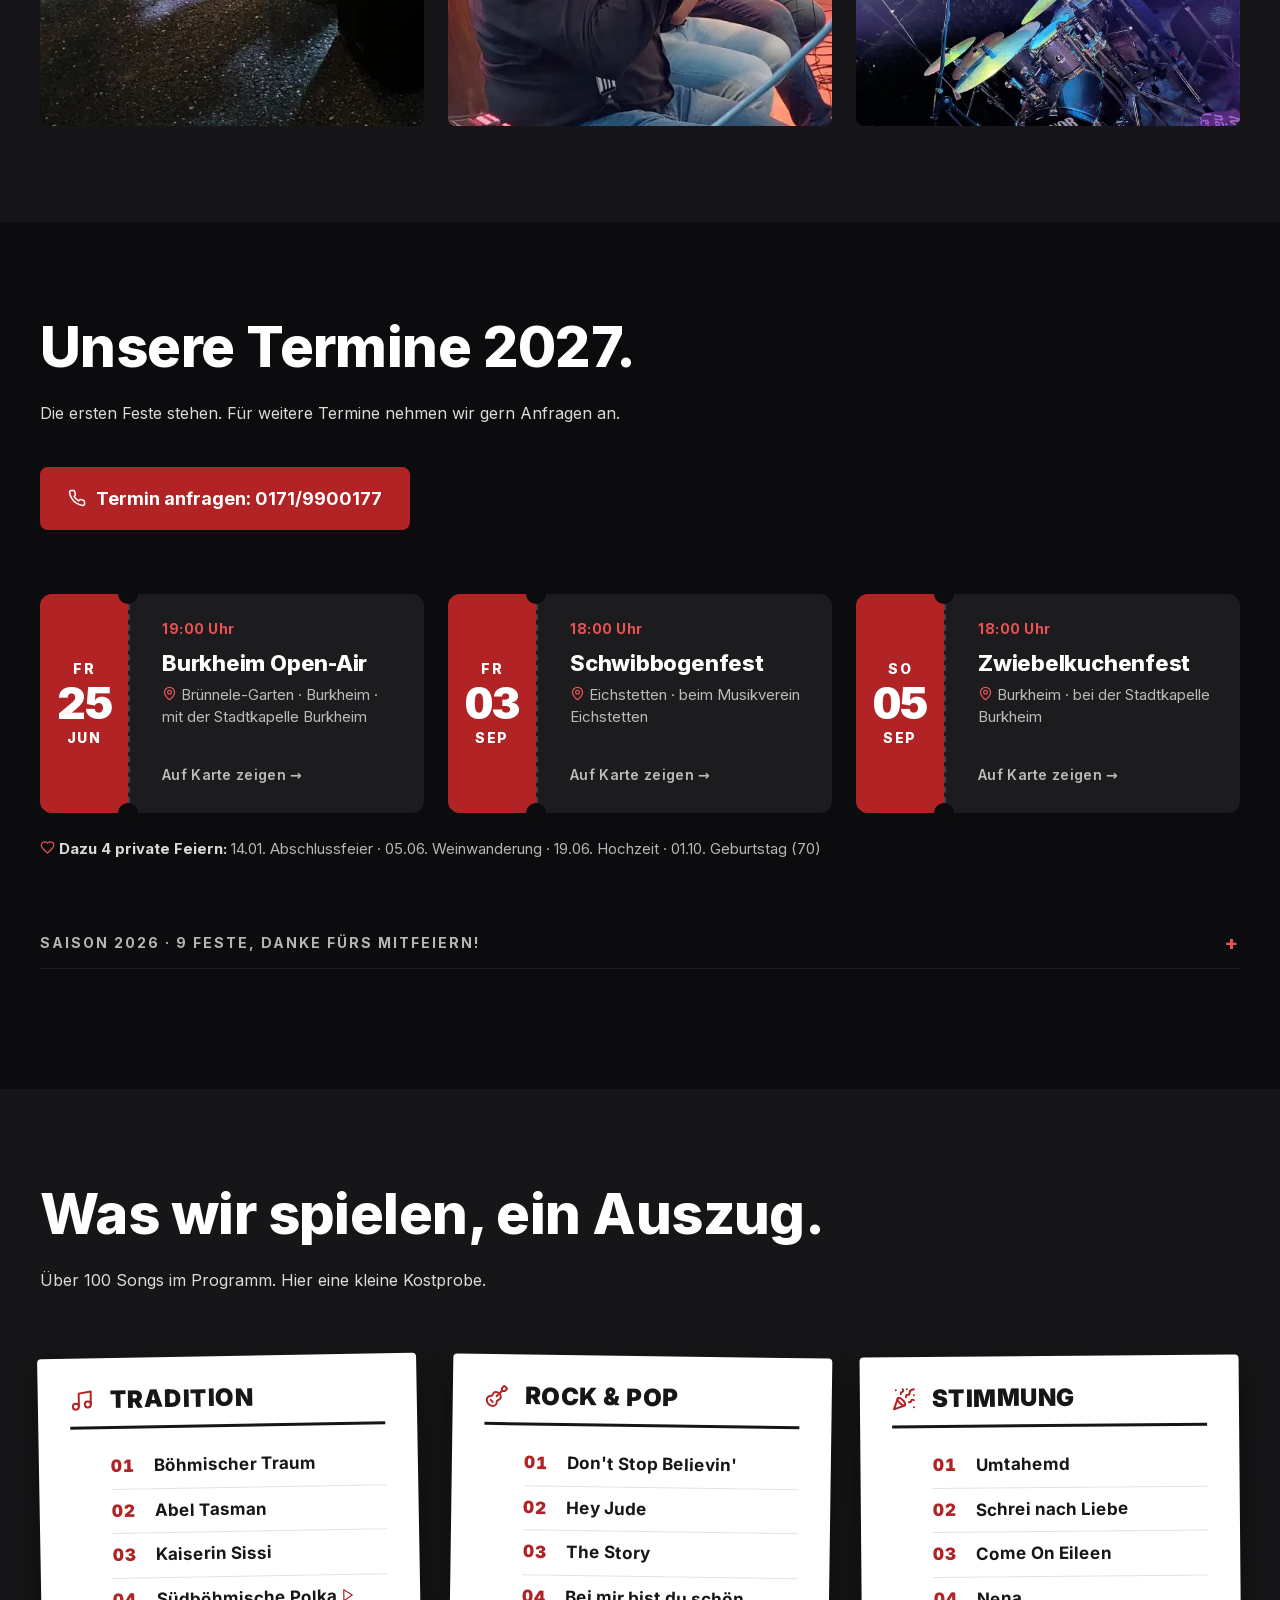
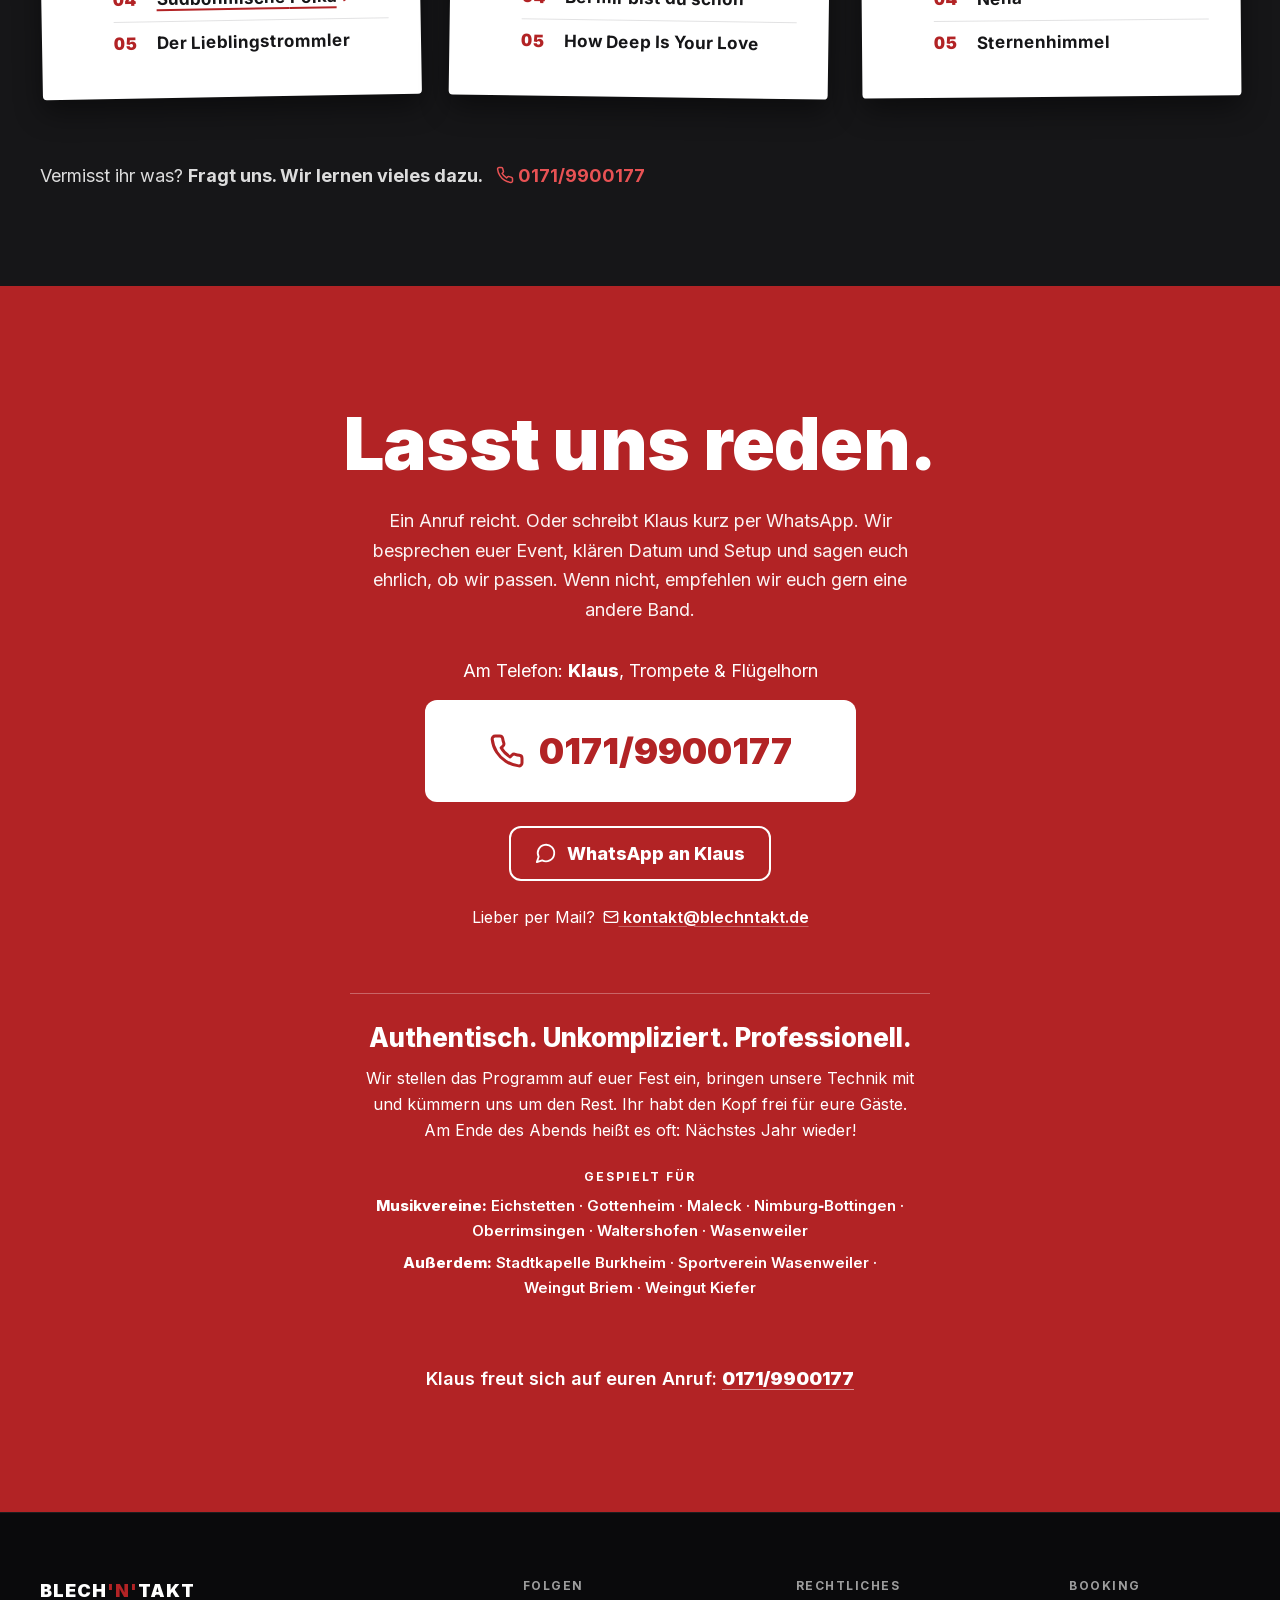
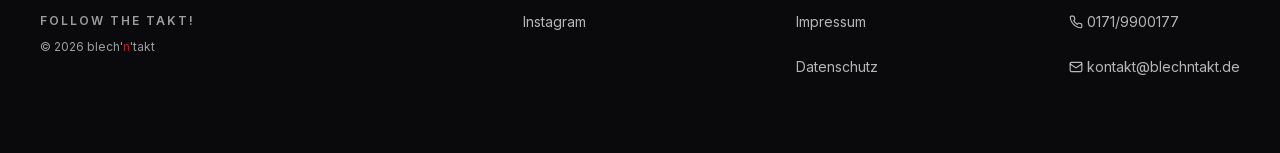
==== commit 7cd438f9: "Critique #9: Klaus anrufen im Hero, WhatsApp im Lead, versteckte Sticky-Leiste nicht fokussierbar, S" ====
--- a/index.html
+++ b/index.html
@@ -158,8 +158,8 @@
 
   <link rel="preload" as="image" type="image/webp"
         imagesrcset="assets/photos/hero-promo-mobile.webp 720w, assets/photos/hero-promo.webp 1100w"
-        imagesizes="(max-width: 720px) 100vw, 50vw">
-  <link rel="stylesheet" href="styles.css?v=2026-10-27p">
+        imagesizes="(max-width: 959px) 100vw, 50vw">
+  <link rel="stylesheet" href="styles.css?v=2026-10-27q">
 
   <!-- Always open the page at the top, ignore browser scroll restoration -->
   <script>history.scrollRestoration = 'manual';</script>
@@ -209,8 +209,8 @@
       <div class="hero__cta-group">
         <a href="tel:+491719900177"
            class="btn btn--primary"
-           aria-label="Jetzt anrufen für Booking-Anfrage, Telefonnummer 0171 9900177">
-          <svg class="icon" aria-hidden="true"><use href="#i-phone"/></svg> Jetzt anrufen: 0171/9900177
+           aria-label="Klaus anrufen für eine Booking-Anfrage, Telefonnummer 0171 9900177">
+          <svg class="icon" aria-hidden="true"><use href="#i-phone"/></svg> Klaus anrufen: 0171/9900177
         </a>
         <a href="#videos" class="hero__secondary-link">So klingt's live ↓</a>
       </div>
@@ -222,10 +222,10 @@
       <picture>
         <source type="image/webp"
                 srcset="assets/photos/hero-promo-mobile.webp 720w, assets/photos/hero-promo.webp 1100w"
-                sizes="(max-width: 720px) 100vw, 50vw">
+                sizes="(max-width: 959px) 100vw, 50vw">
         <source type="image/jpeg"
                 srcset="assets/photos/hero-promo-mobile.jpg 800w, assets/photos/hero-promo.jpg 1400w"
-                sizes="(max-width: 720px) 100vw, 50vw">
+                sizes="(max-width: 959px) 100vw, 50vw">
         <img src="assets/photos/hero-promo.jpg"
              alt="Die sieben Musiker der Combo blech'n'takt mit Trompeten, Posaune, Tuba, Euphonium und Schlagzeug-Sticks vor grüner Hecke. Schwarzer Look mit Hosenträgern und roten Schuhen."
              width="1400" height="1050"
@@ -268,11 +268,11 @@
           <div class="about__plan-row about__plan-split">
             <div>
               <p class="about__plan-label">Wir bringen mit</p>
-              <p class="about__plan-items">Anlage&nbsp;· Mikros&nbsp;· Licht&nbsp;· Notenständer</p>
+              <ul class="about__plan-items" role="list"><li>Anlage</li><li>Mikros</li><li>Licht</li><li>Notenständer</li></ul>
             </div>
             <div>
               <p class="about__plan-label">Ihr stellt</p>
-              <p class="about__plan-items">Bühne&nbsp;· Strom</p>
+              <ul class="about__plan-items" role="list"><li>Bühne</li><li>Strom</li></ul>
             </div>
           </div>
         </div>
@@ -656,7 +656,7 @@
     <div class="booking__container">
       <h2 id="booking-title" class="booking__title">Lasst uns reden.</h2>
       <p class="booking__lead">
-        Ein Anruf reicht. Oder eine kurze Mail. Wir besprechen euer Event,
+        Ein Anruf reicht. Oder schreibt Klaus kurz per WhatsApp. Wir besprechen euer Event,
         klären Datum und Setup und sagen euch ehrlich, ob wir passen. Wenn
         nicht, empfehlen wir euch gern eine andere Band.
       </p>
@@ -710,18 +710,18 @@
     </div>
 
     <nav class="site-footer__col" aria-label="Social Media">
-      <h3>Folgen</h3>
+      <h2>Folgen</h2>
       <a href="https://instagram.com/blech_n_takt" rel="noopener" target="_blank" aria-label="Instagram (neuer Tab)">Instagram</a>
     </nav>
 
     <nav class="site-footer__col" aria-label="Rechtliches">
-      <h3>Rechtliches</h3>
+      <h2>Rechtliches</h2>
       <a href="impressum.html">Impressum</a>
       <a href="datenschutz.html">Datenschutz</a>
     </nav>
 
     <nav class="site-footer__col" aria-label="Booking">
-      <h3>Booking</h3>
+      <h2>Booking</h2>
       <a href="tel:+491719900177"><svg class="icon" aria-hidden="true"><use href="#i-phone"/></svg> 0171/9900177</a>
       <a href="mailto:kontakt@blechntakt.de?subject=Booking-Anfrage&amp;body=Datum%3A%20%0AOrt%3A%20%0AAnlass%3A%20%0AG%C3%A4ste%20ca.%3A%20%0A"><svg class="icon" aria-hidden="true"><use href="#i-mail"/></svg> kontakt@blechntakt.de</a>
     </nav>
@@ -729,7 +729,7 @@
 </footer>
 
 <div class="sticky-call">
-  <a href="tel:+491719900177" class="sticky-call__tel" aria-label="Jetzt anrufen unter 0171 9900177">
+  <a href="tel:+491719900177" class="sticky-call__tel" aria-label="Klaus anrufen unter 0171 9900177">
     <svg class="icon" aria-hidden="true"><use href="#i-phone"/></svg> Anrufen: 0171/9900177
   </a>
   <a href="https://wa.me/491719900177?text=Hallo%20Klaus%2C%20wir%20h%C3%A4tten%20eine%20Booking-Anfrage.%20Datum%3A%20%20Ort%3A%20" class="sticky-call__wa" rel="noopener" target="_blank"
--- a/styles.css
+++ b/styles.css
@@ -369,8 +369,9 @@
 @media (min-width: 960px) {
   .hero {
     grid-template-columns: 1fr 1fr;
+    min-height: min(calc(100svh - 80px), 760px);
     padding-top: var(--space-2xl);
-    gap: var(--space-2xl);
+    gap: var(--space-xl);
   }
   .hero__content { order: 1; }
   .hero__media { order: 2; }
@@ -434,7 +435,7 @@
 .about__lineup .about__lineup-lead { background: var(--color-accent); border-color: var(--color-accent); }
 .about__plan-text { color: var(--color-text-muted); line-height: var(--line-height-relaxed); }
 .about__plan-split { display: grid; grid-template-columns: 1fr 1fr; gap: var(--space-md); }
-.about__plan-items { font-size: 17px; font-weight: 800; line-height: 1.4; text-wrap: balance; }
+.about__plan-items { font-size: 17px; font-weight: 800; line-height: 1.5; }
 
 .about__media {
   margin: 0;
@@ -477,6 +478,7 @@
   align-items: start;
 }
 .videos__grid:last-of-type { margin-bottom: var(--space-xl); }
+.videos__grid--landscape { align-items: stretch; }
 .videos__grid.videos__grid--portrait {
   max-width: 900px;
   margin-left: auto;
@@ -1044,7 +1046,23 @@
 
 .repertoire { overflow-x: clip; }  /* tilted sheets must never cause sideways scroll */
 .rep-cat { width: 100%; max-width: 560px; }
-@media (min-width: 600px) and (max-width: 959px) { .rep-cat { justify-self: center; max-width: 600px; } }
+@media (min-width: 600px) and (max-width: 959px) { .rep-cat { max-width: 600px; } }
+/* Phones: the three setlists side by side as a swipe strip, like gallery and shorts */
+@media (max-width: 719px) {
+  .repertoire__grid {
+    grid-template-columns: none;
+    grid-auto-flow: column;
+    grid-auto-columns: 90%;
+    gap: var(--space-md);
+    overflow-x: auto;
+    scroll-snap-type: x mandatory;
+    margin-inline: calc(-1 * var(--space-md));
+    padding: var(--space-sm) var(--space-md) var(--space-lg);
+    scroll-padding-inline: var(--space-md);
+  }
+  .rep-cat { max-width: none; scroll-snap-align: start; padding-inline: 20px; }
+  .rep-cat__list li { font-size: 16px; gap: 10px; }
+}
 @media (max-width: 479px) {
   .rep-cat { transform: rotate(-0.6deg); }
   .rep-cat:nth-child(2) { transform: rotate(0.5deg); }
@@ -1242,7 +1260,7 @@
   margin-top: var(--space-xs);
 }
 
-.site-footer__col h3 {
+.site-footer__col h2 {
   font-size: 12px;
   font-weight: 700;
   letter-spacing: 1.5px;
@@ -1304,8 +1322,13 @@
 .sticky-call__wa .icon { width: 24px; height: 24px; }
 .sticky-call__tel:hover, .sticky-call__wa:hover { background: var(--color-accent-hover); }
 .sticky-call :focus-visible { outline-offset: -4px; }
-.sticky-call { transition: transform var(--transition-base); }
-.sticky-call--hidden { transform: translateY(110%); }
+.sticky-call { transition: transform var(--transition-base), visibility 0s linear 0s; }
+/* Hidden bar also leaves the tab order and VoiceOver, after the slide-out */
+.sticky-call--hidden {
+  transform: translateY(110%);
+  visibility: hidden;
+  transition: transform var(--transition-base), visibility 0s linear 0.2s;
+}
 
 @media (max-width: 719px) {
   .sticky-call { display: flex; }
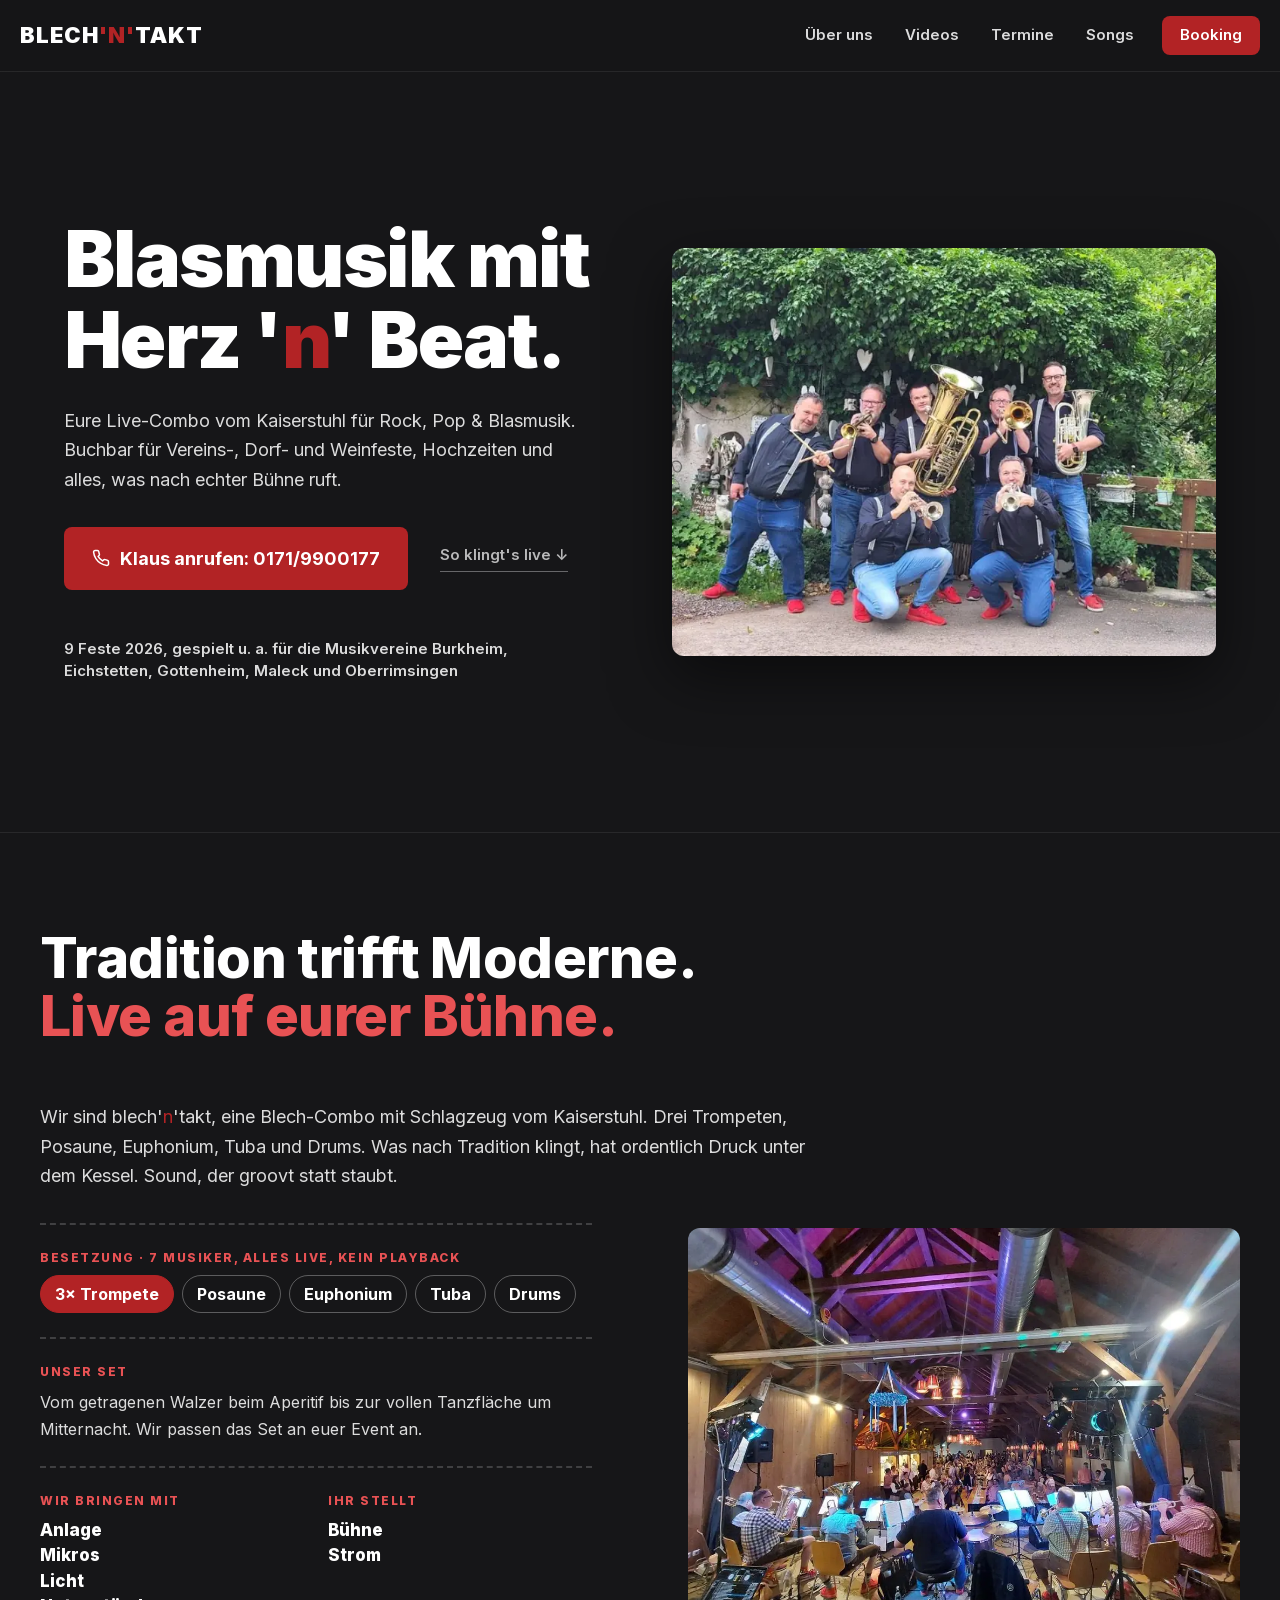
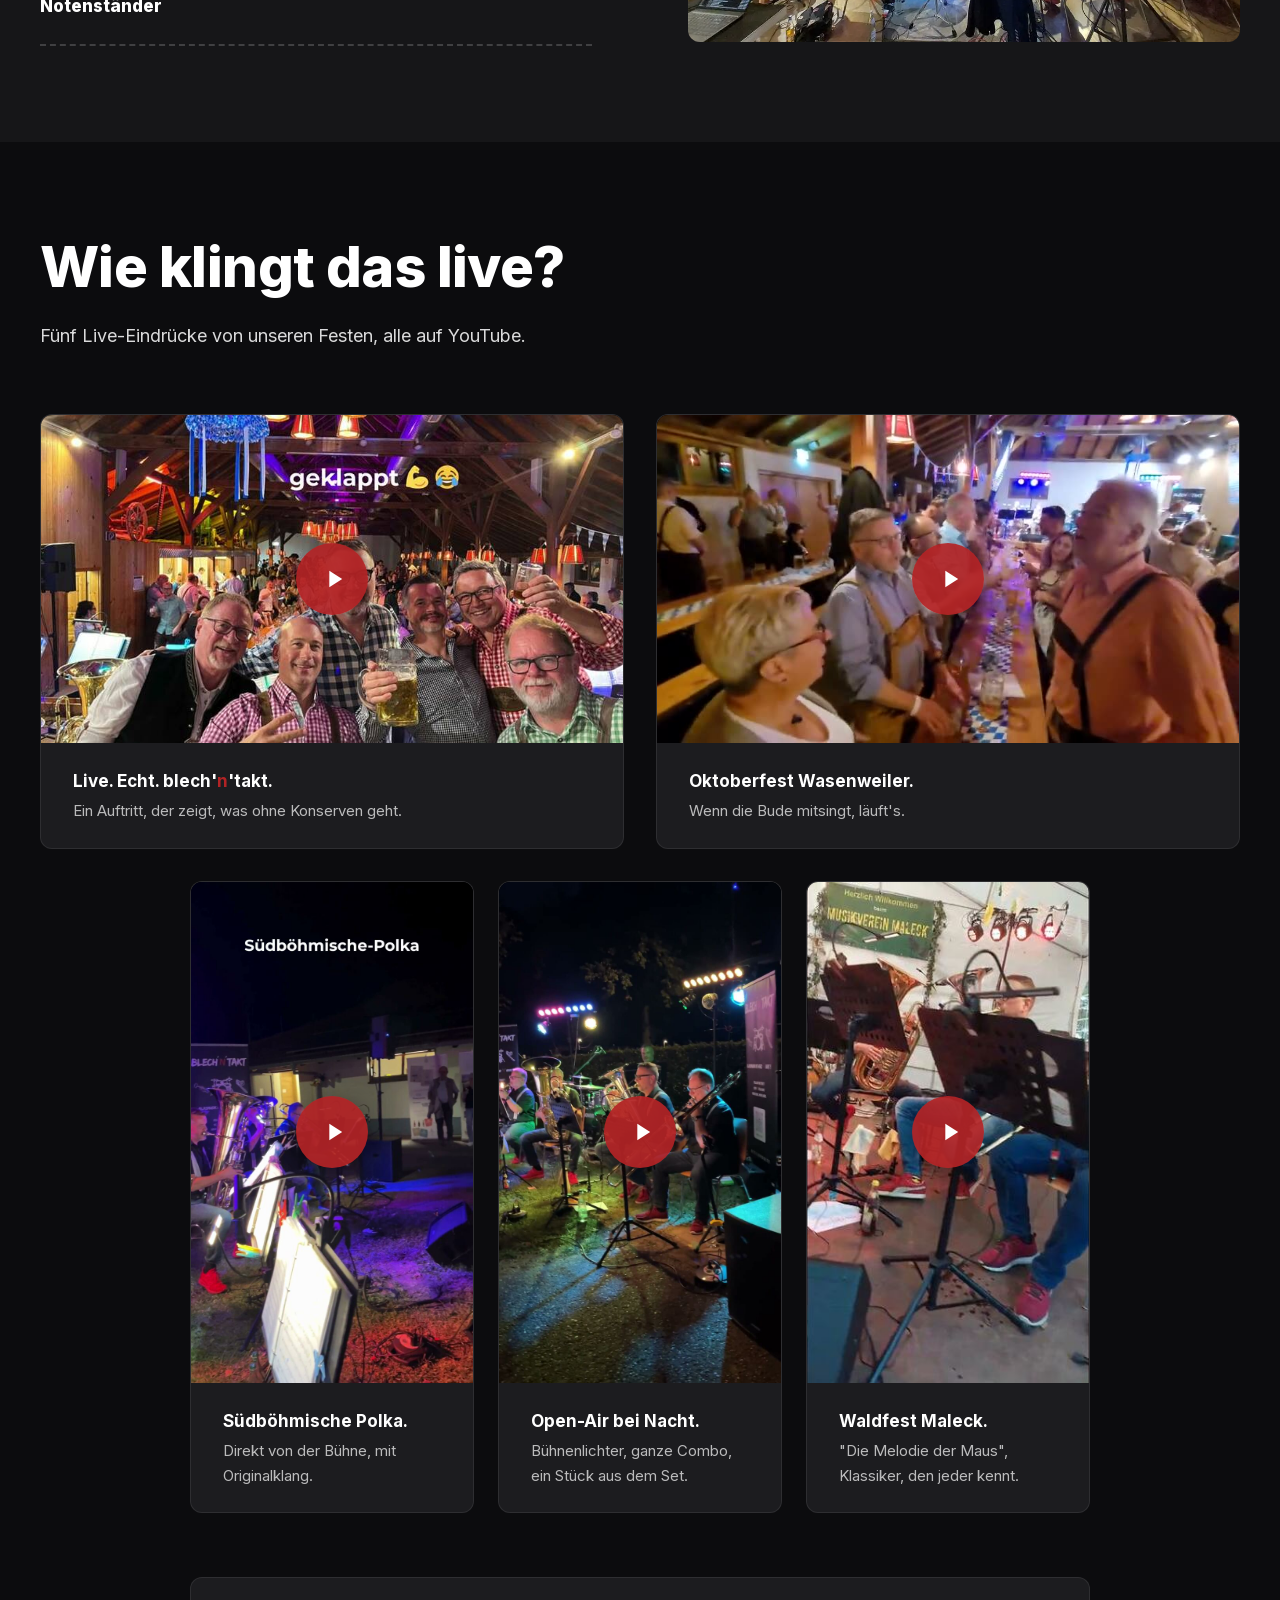
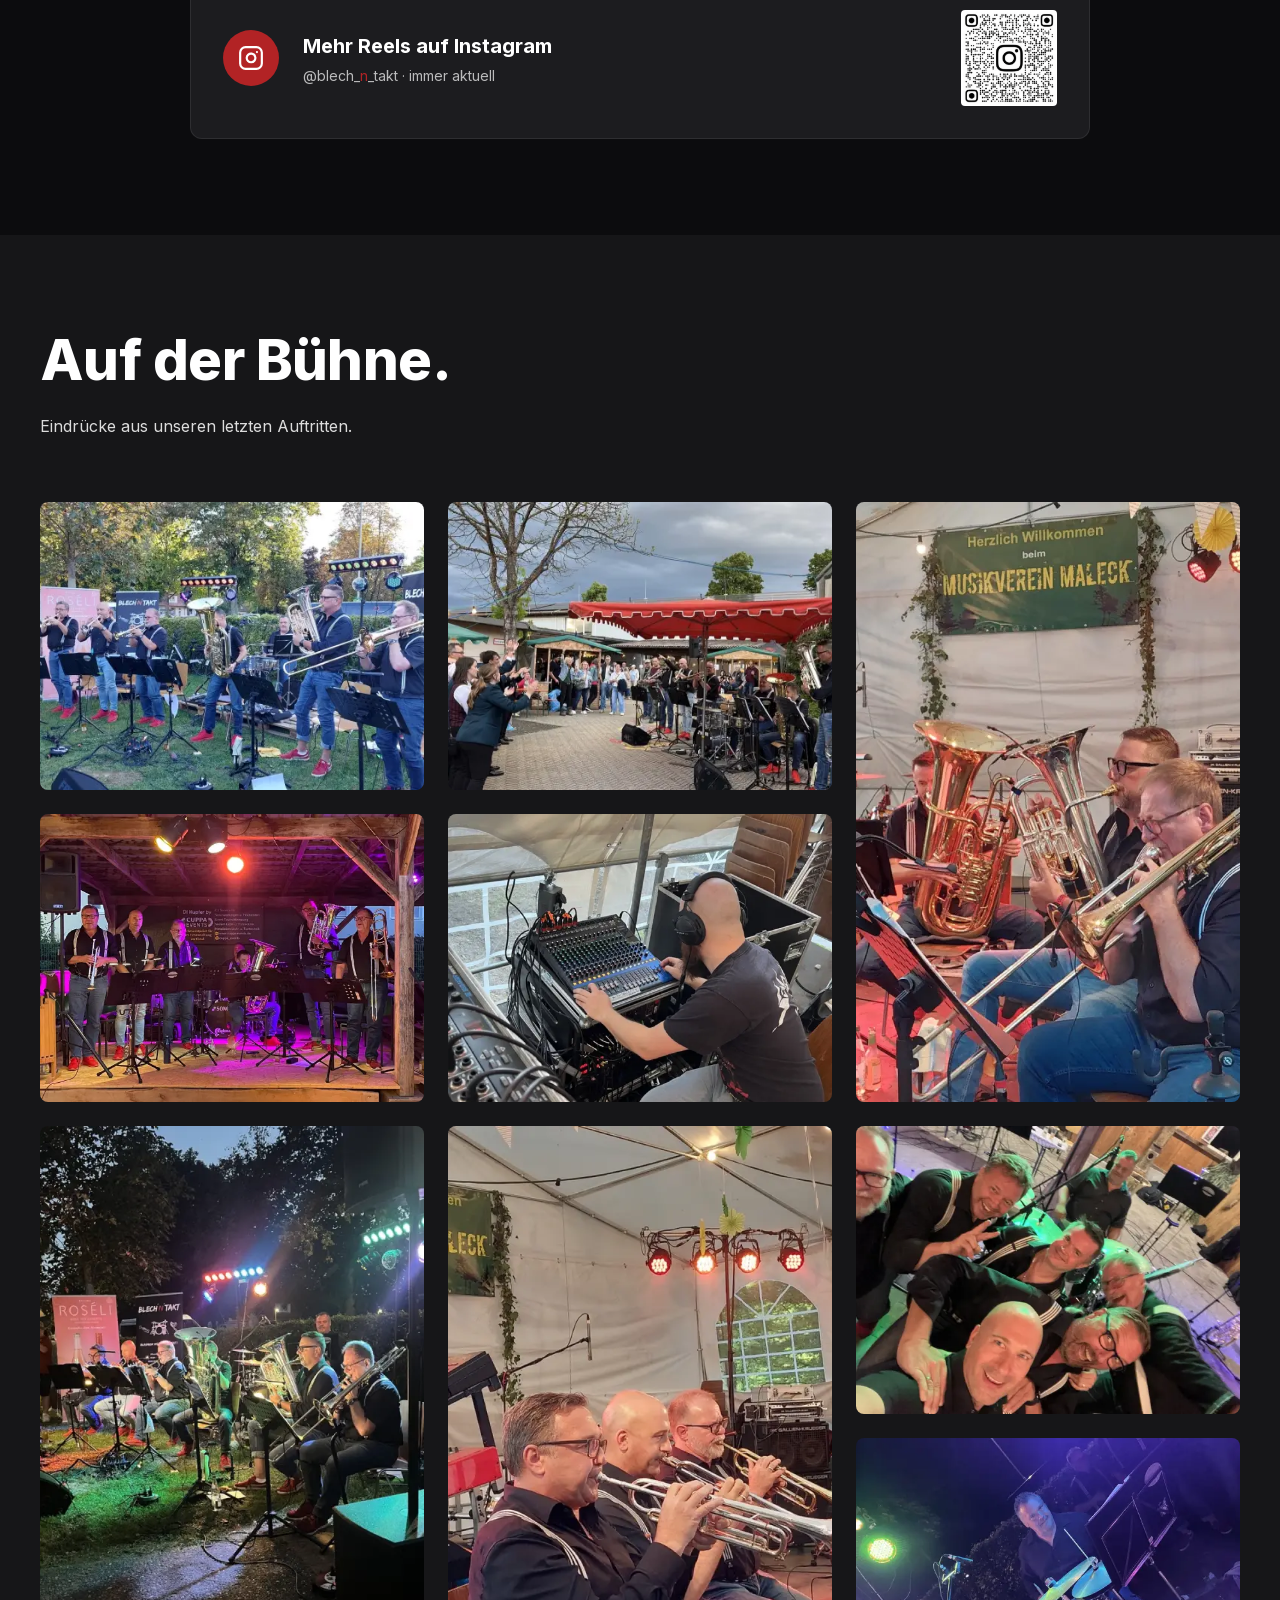
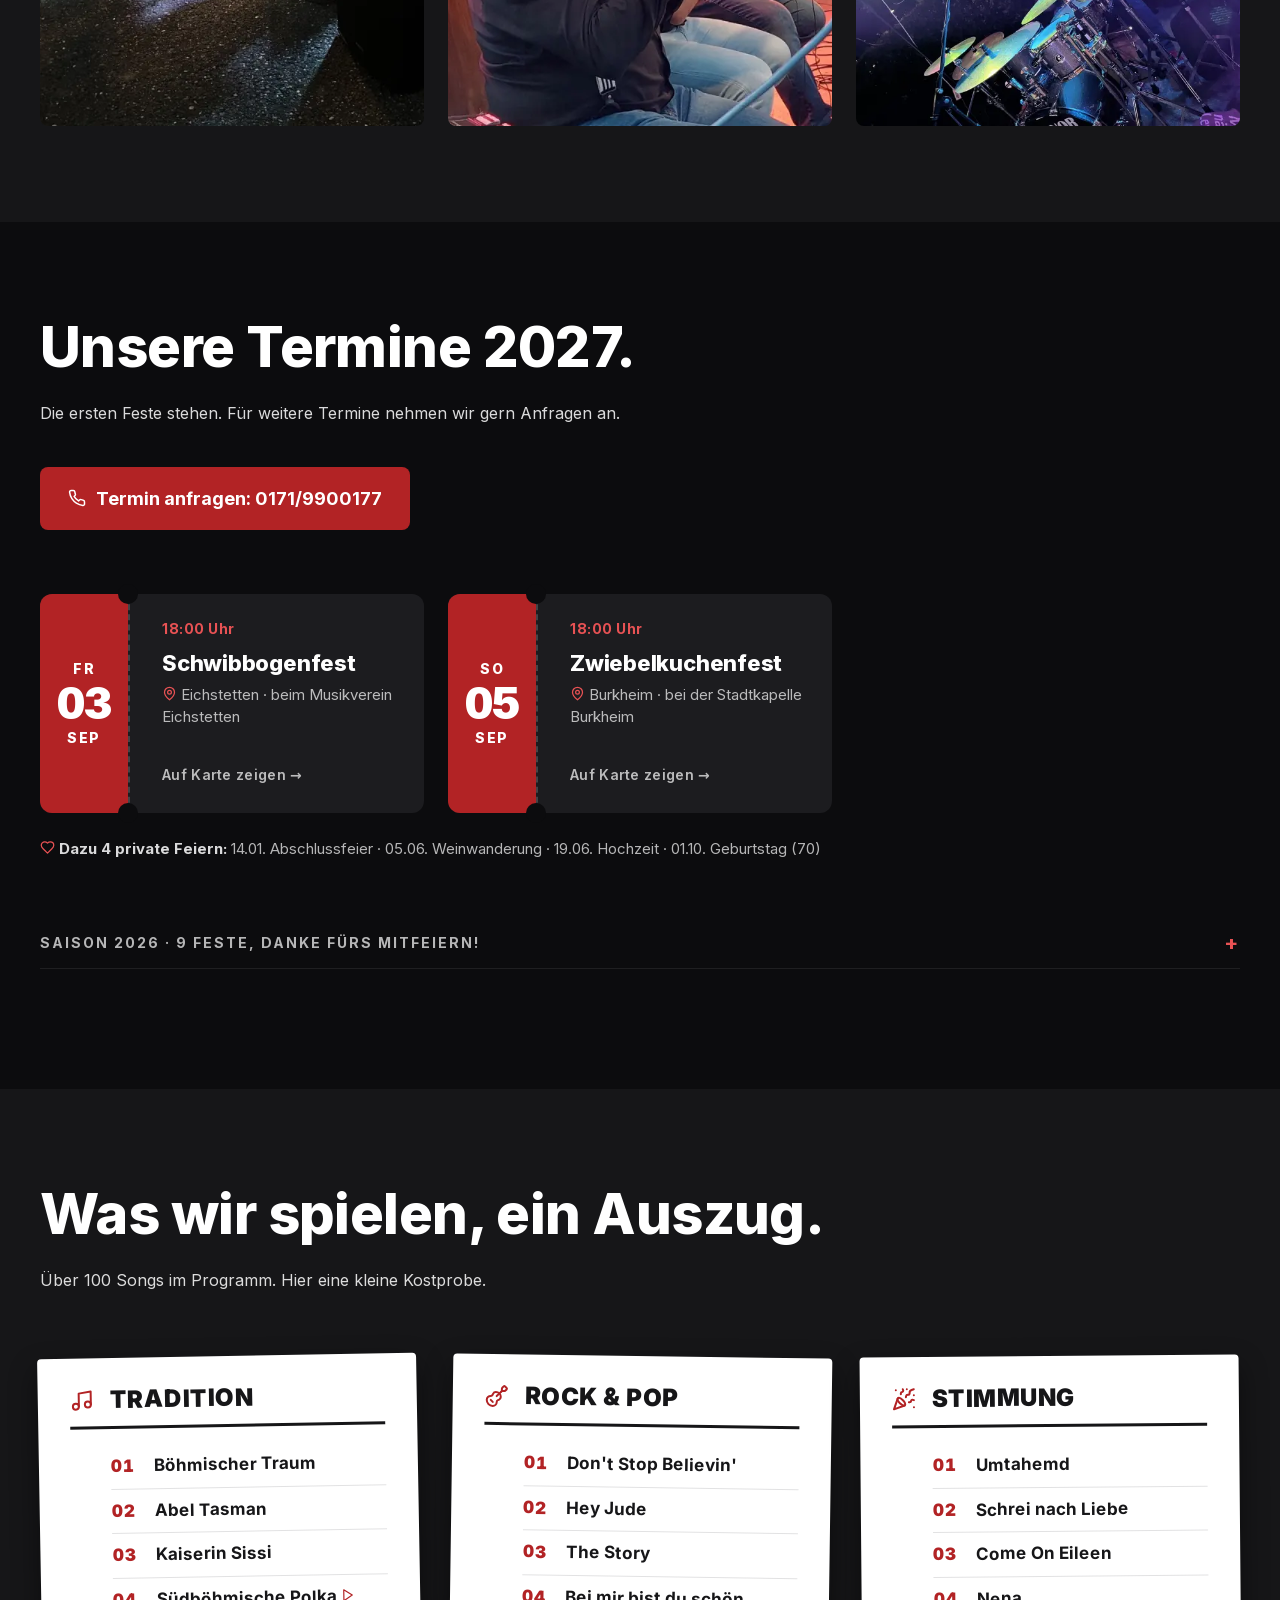
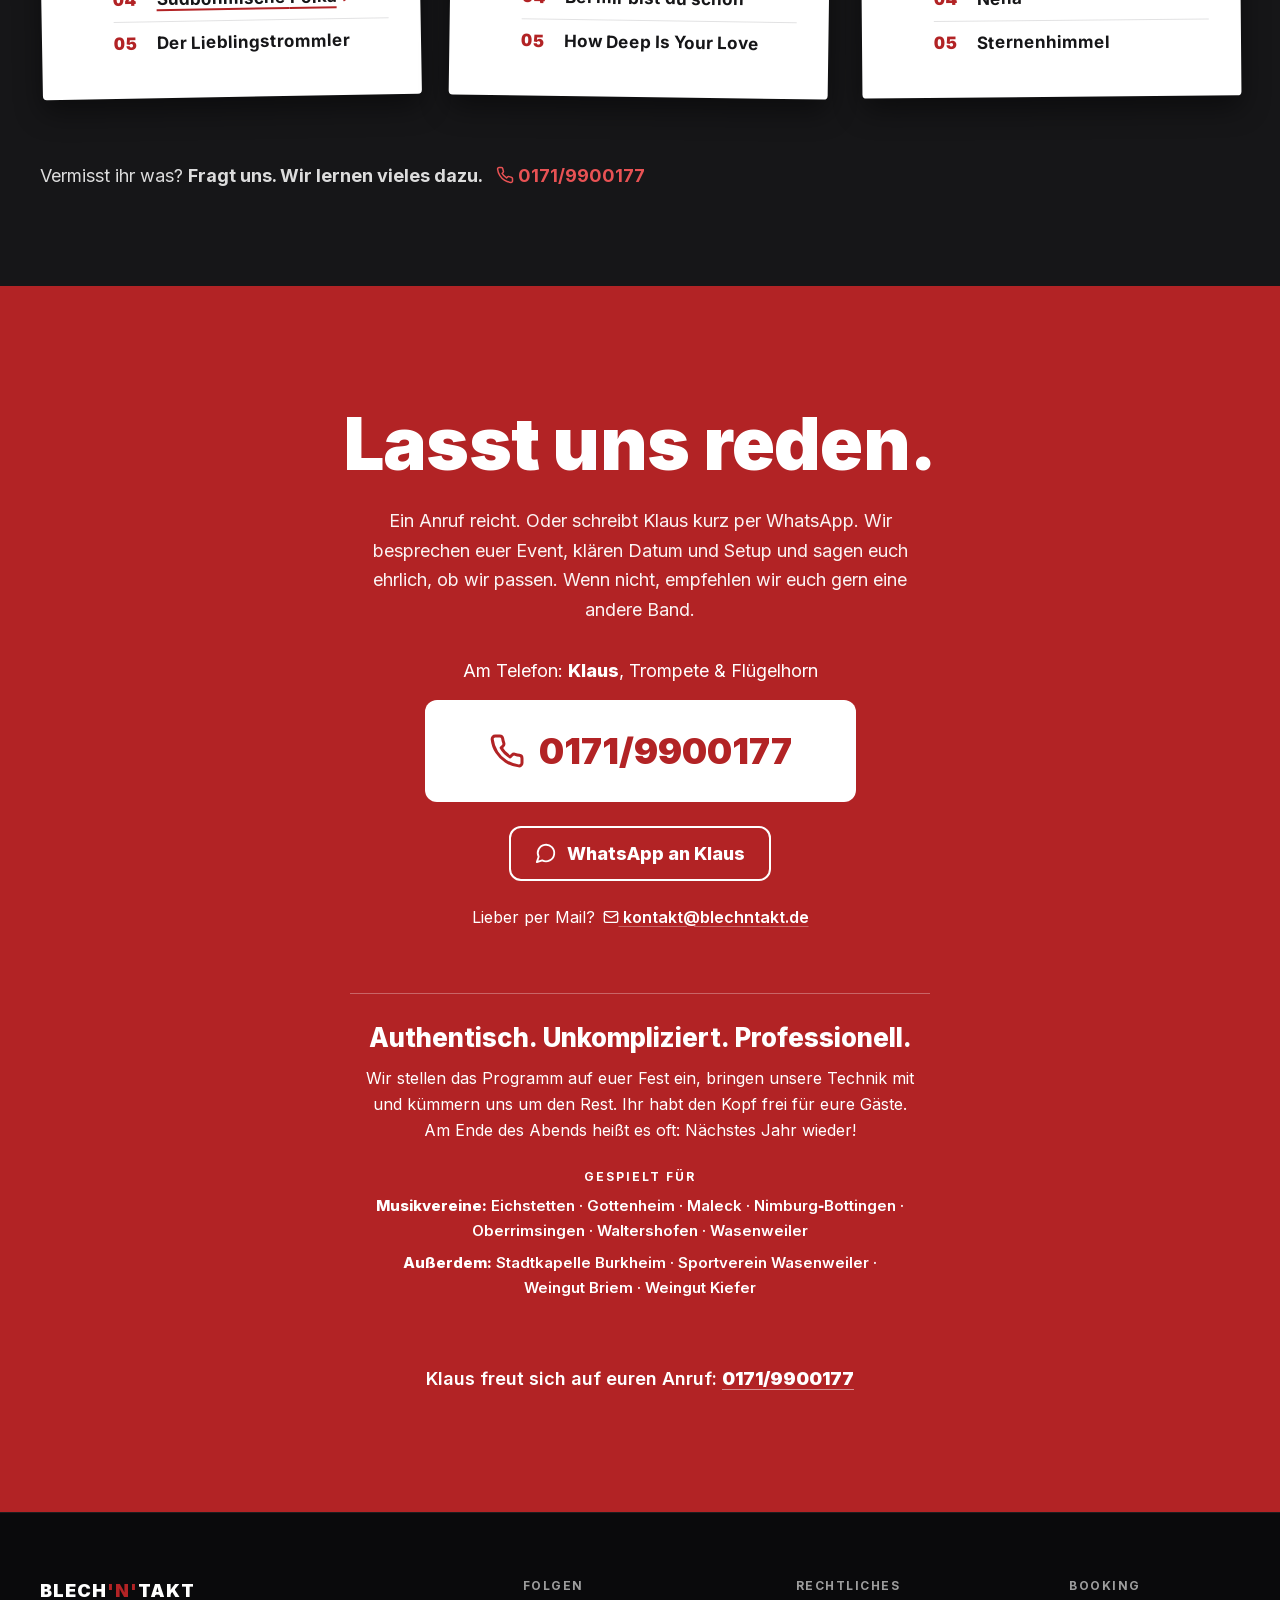
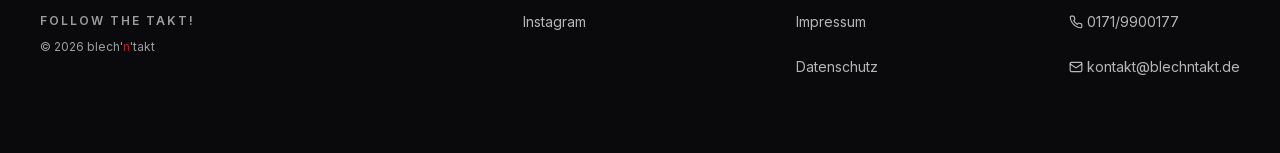
==== commit c31ceeb4: "Termine: Burkheim Open-Air 25.06.2027 entfernt (Veranstalter abgesagt) Co-Authored-By: Claude Opus 5" ====
--- a/index.html
+++ b/index.html
@@ -73,35 +73,9 @@
       },
       {
         "@type": "Event",
-        "name": "blech'n'takt live: Burkheim Open-Air",
-        "startDate": "2027-06-25T19:00:00+02:00",
-        "eventStatus": "https://schema.org/EventScheduled",
-        "eventAttendanceMode": "https://schema.org/OfflineEventAttendanceMode",
-        "location": {
-          "@type": "Place",
-          "name": "Brünnele-Garten Burkheim",
-          "address": {
-            "@type": "PostalAddress",
-            "addressLocality": "Vogtsburg-Burkheim",
-            "postalCode": "79235",
-            "addressRegion": "Baden-Württemberg",
-            "addressCountry": "DE"
-          }
-        },
-        "performer": {
-          "@id": "https://blechntakt.de/#band"
-        },
-        "organizer": {
-          "@type": "Organization",
-          "name": "Stadtkapelle Burkheim"
-        },
-        "image": "https://blechntakt.de/assets/icons/og-image.jpg",
-        "description": "blech'n'takt live beim Open-Air im Brünnele-Garten in Burkheim, zusammen mit der Stadtkapelle Burkheim."
-      },
-      {
-        "@type": "Event",
         "name": "blech'n'takt live: Schwibbogenfest Eichstetten",
         "startDate": "2027-09-03T18:00:00+02:00",
+        "endDate": "2027-09-03",
         "eventStatus": "https://schema.org/EventScheduled",
         "eventAttendanceMode": "https://schema.org/OfflineEventAttendanceMode",
         "location": {
@@ -118,9 +92,18 @@
         "performer": {
           "@id": "https://blechntakt.de/#band"
         },
+        "isAccessibleForFree": true,
+        "offers": {
+          "@type": "Offer",
+          "price": "0",
+          "priceCurrency": "EUR",
+          "availability": "https://schema.org/InStock",
+          "url": "https://blechntakt.de/#termine"
+        },
         "organizer": {
           "@type": "Organization",
-          "name": "Musikverein Eichstetten"
+          "name": "Musikverein Eichstetten",
+          "url": "https://www.mveichstetten.de/"
         },
         "image": "https://blechntakt.de/assets/icons/og-image.jpg",
         "description": "blech'n'takt live beim Schwibbogenfest des Musikvereins Eichstetten."
@@ -129,6 +112,7 @@
         "@type": "Event",
         "name": "blech'n'takt live: Zwiebelkuchenfest Burkheim",
         "startDate": "2027-09-05T18:00:00+02:00",
+        "endDate": "2027-09-05",
         "eventStatus": "https://schema.org/EventScheduled",
         "eventAttendanceMode": "https://schema.org/OfflineEventAttendanceMode",
         "location": {
@@ -145,9 +129,18 @@
         "performer": {
           "@id": "https://blechntakt.de/#band"
         },
+        "isAccessibleForFree": true,
+        "offers": {
+          "@type": "Offer",
+          "price": "0",
+          "priceCurrency": "EUR",
+          "availability": "https://schema.org/InStock",
+          "url": "https://blechntakt.de/#termine"
+        },
         "organizer": {
           "@type": "Organization",
-          "name": "Stadtkapelle Burkheim"
+          "name": "Stadtkapelle Burkheim",
+          "url": "https://www.stadtkapelle-burkheim.de/"
         },
         "image": "https://blechntakt.de/assets/icons/og-image.jpg",
         "description": "blech'n'takt live beim Zwiebelkuchenfest der Stadtkapelle Burkheim am Kaiserstuhl."
@@ -508,26 +501,6 @@
       </a>
 
       <ul class="gigs__list" role="list">
-        <li>
-          <div class="gig-card">
-            <div class="gig-card__stub" aria-hidden="true">
-              <span class="gig-card__wd">Fr</span>
-              <span class="gig-card__dd">25</span>
-              <span class="gig-card__mm">Jun</span>
-            </div>
-            <div class="gig-card__main">
-              <div class="gig-card__date">
-                <span class="gig-card__sr">Freitag, </span><span class="gig-card__day">25.06.2027</span>
-                <span class="gig-card__time">19:00 Uhr</span>
-              </div>
-              <h3 class="gig-card__title">Burkheim Open-Air</h3>
-              <p class="gig-card__venue"><svg class="icon" aria-hidden="true"><use href="#i-pin"/></svg> Brünnele-Garten · Burkheim · mit der Stadtkapelle Burkheim</p>
-              <a class="gig-card__map-hint" href="https://www.google.com/maps/search/?api=1&query=48.1011128,7.6001133"
-                 rel="noopener" target="_blank"
-                 aria-label="Burkheim Open-Air: Standort auf Karte öffnen (neuer Tab)">Auf Karte zeigen →</a>
-            </div>
-          </div>
-        </li>
         <li>
           <div class="gig-card">
             <div class="gig-card__stub" aria-hidden="true">
